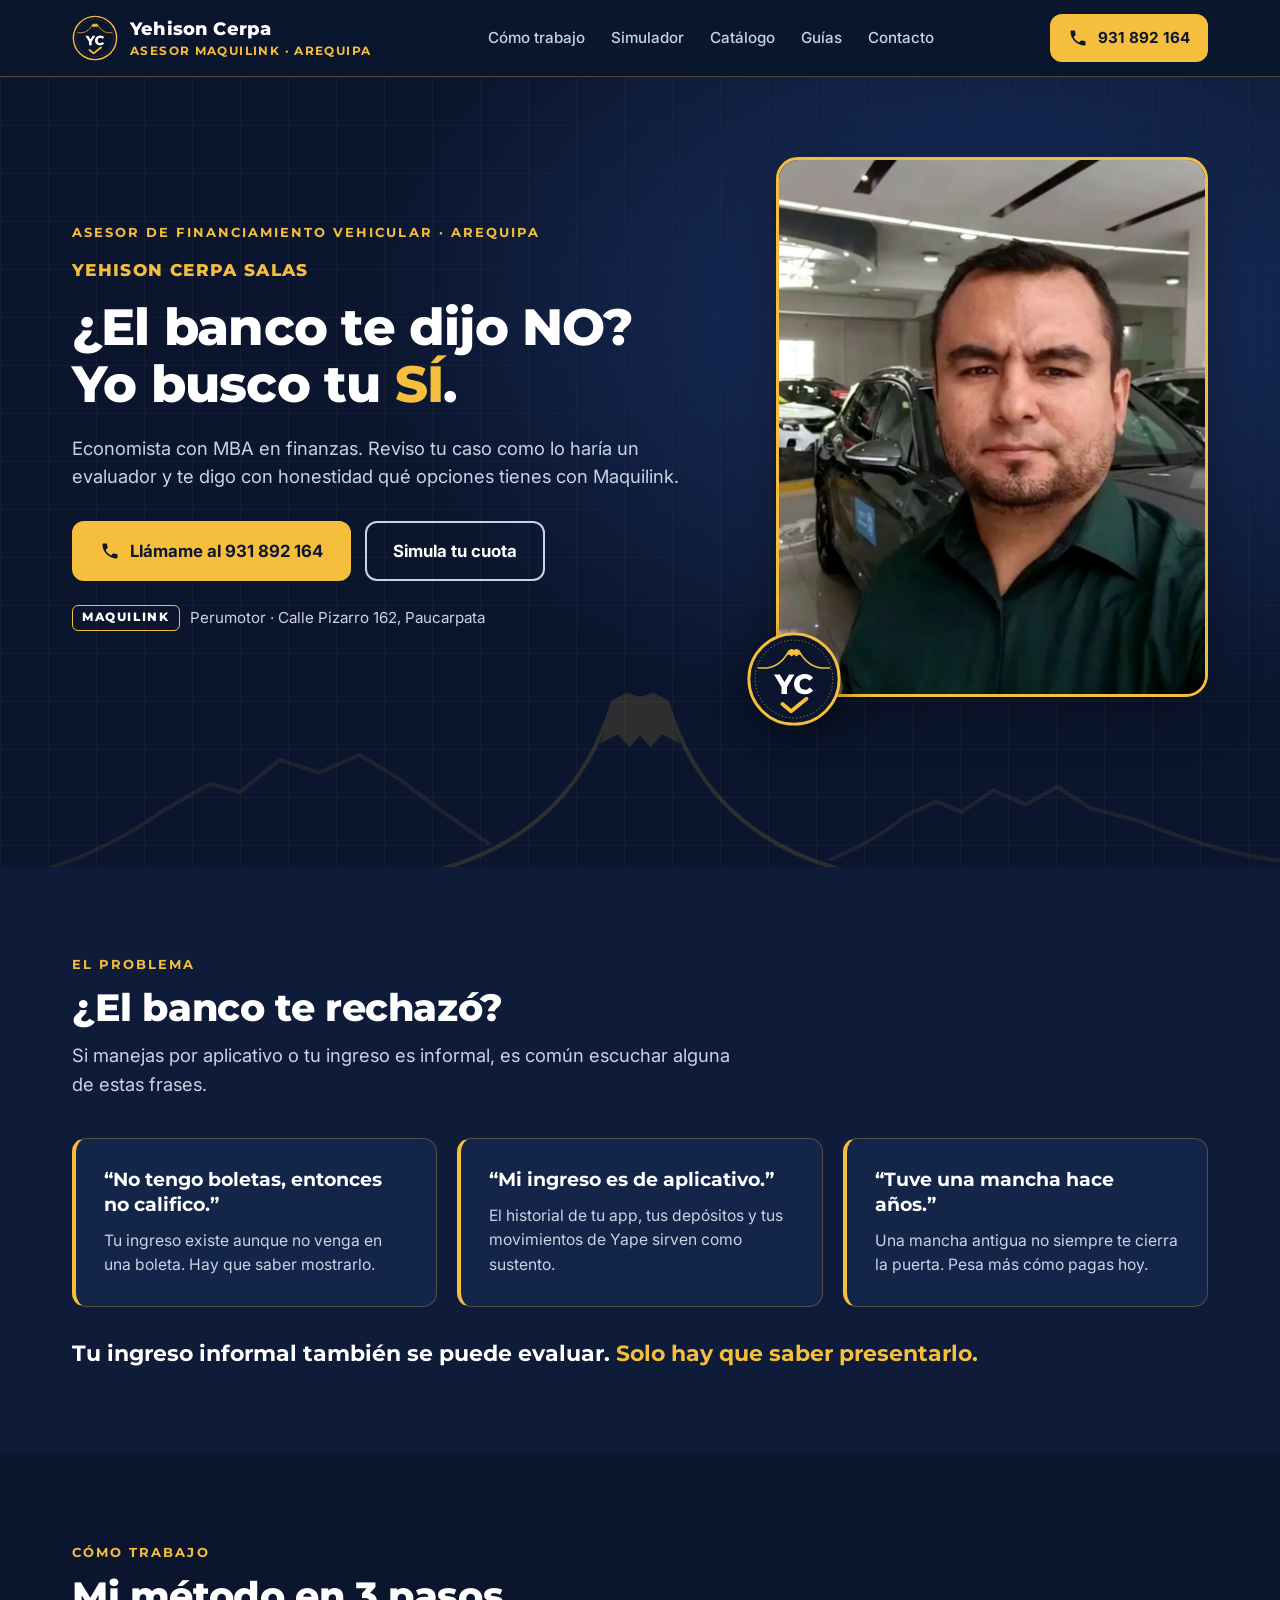
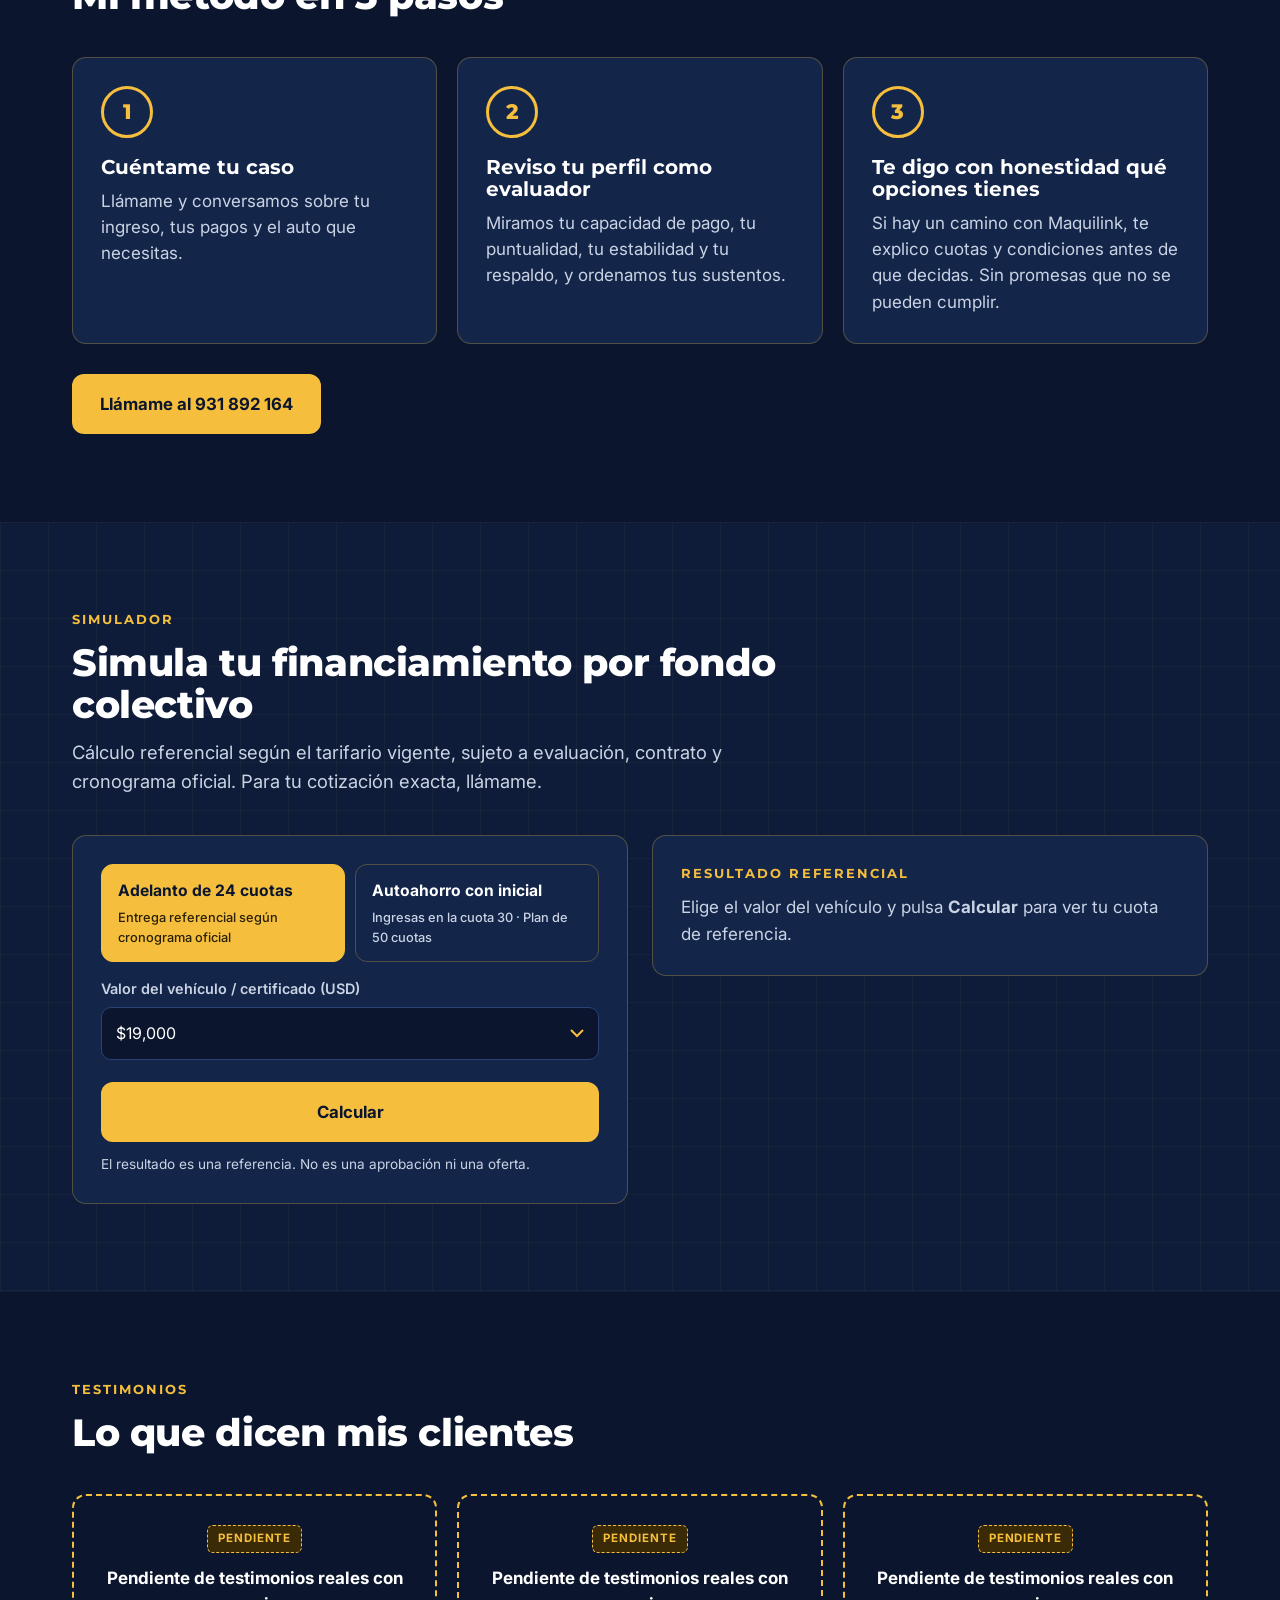
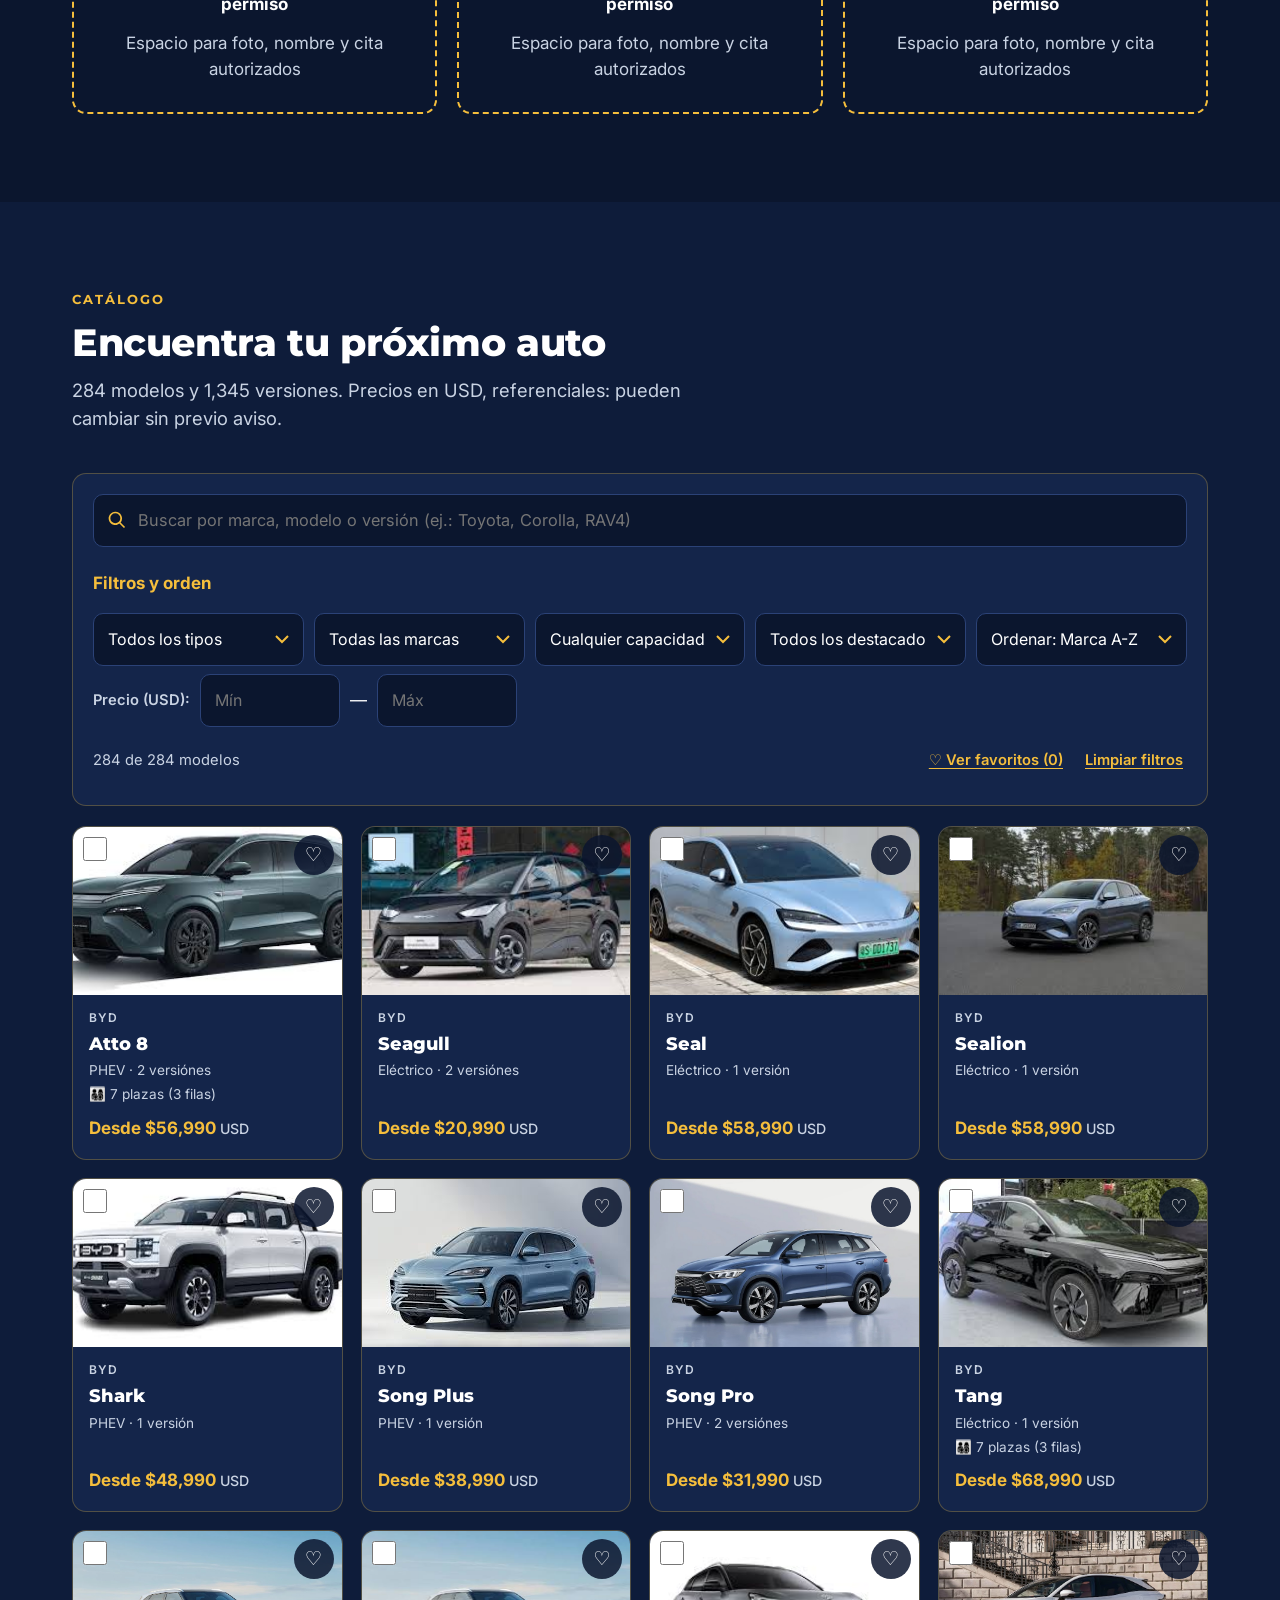
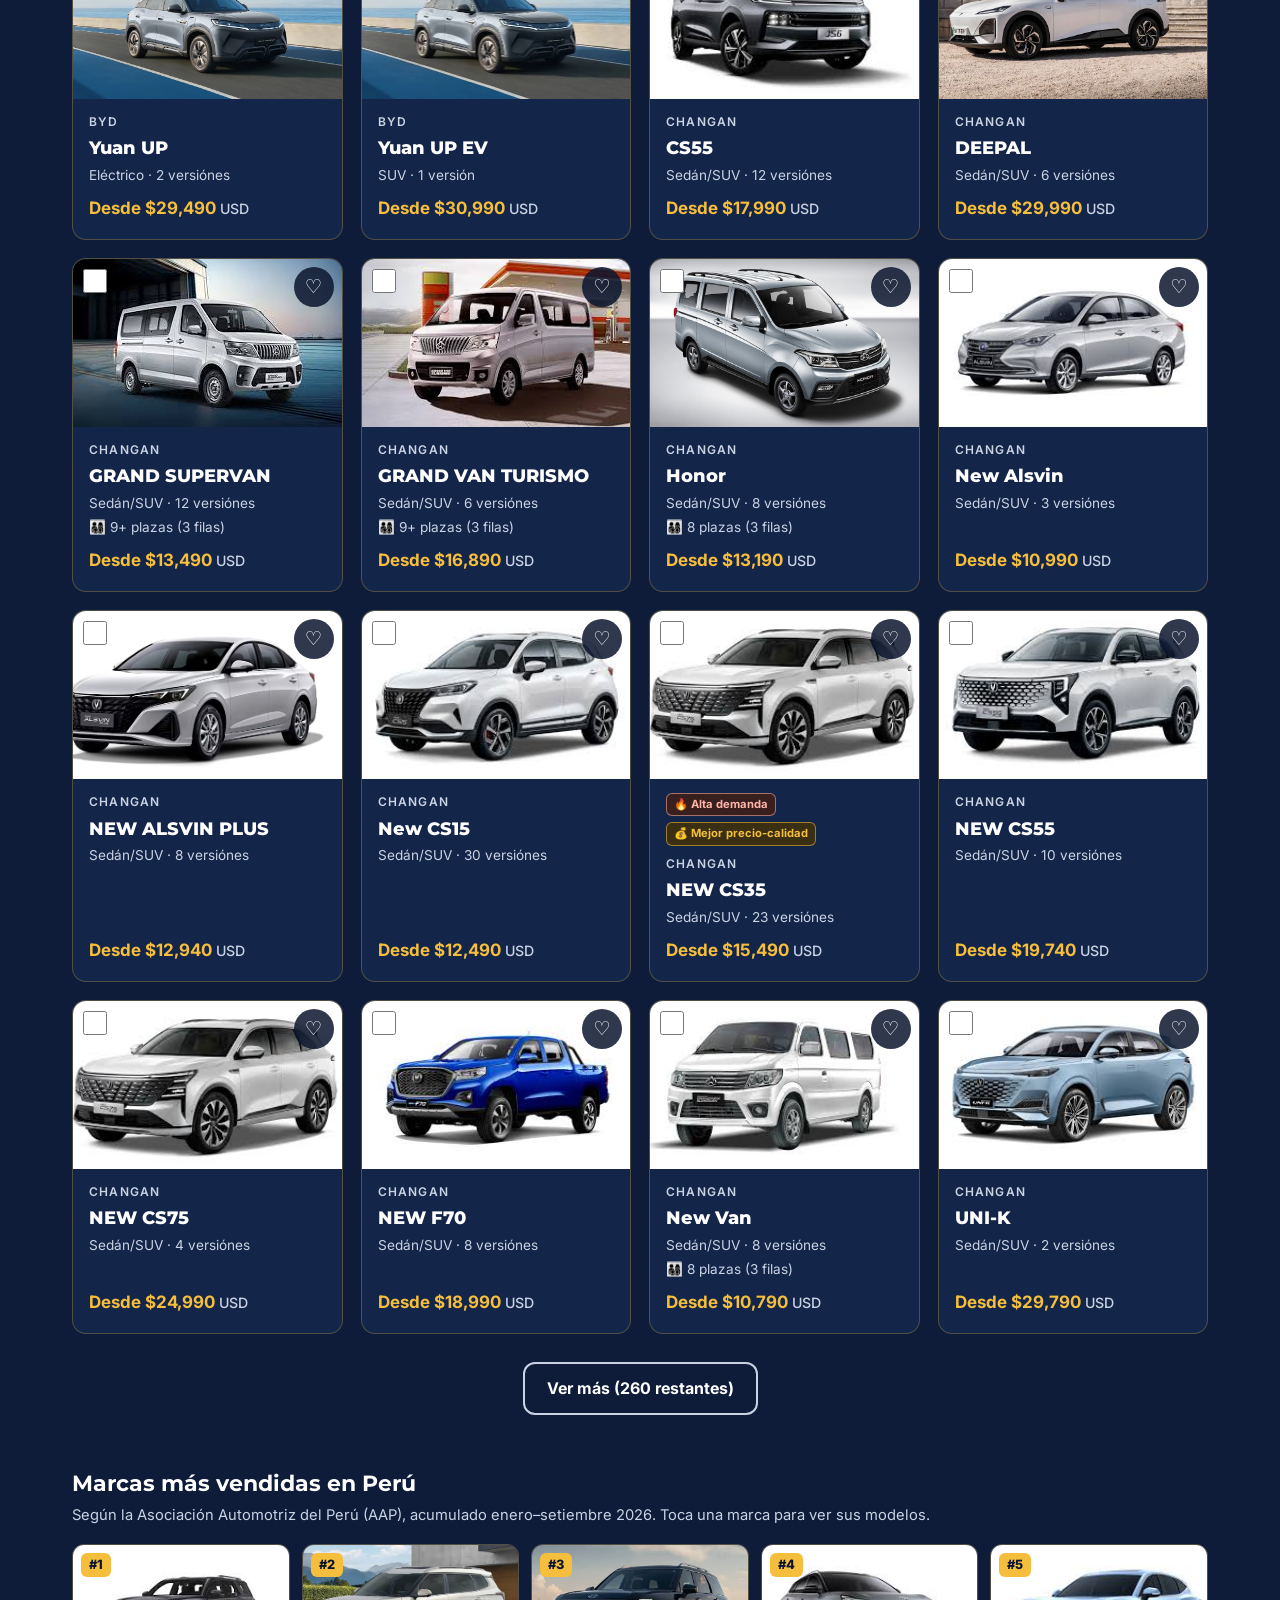
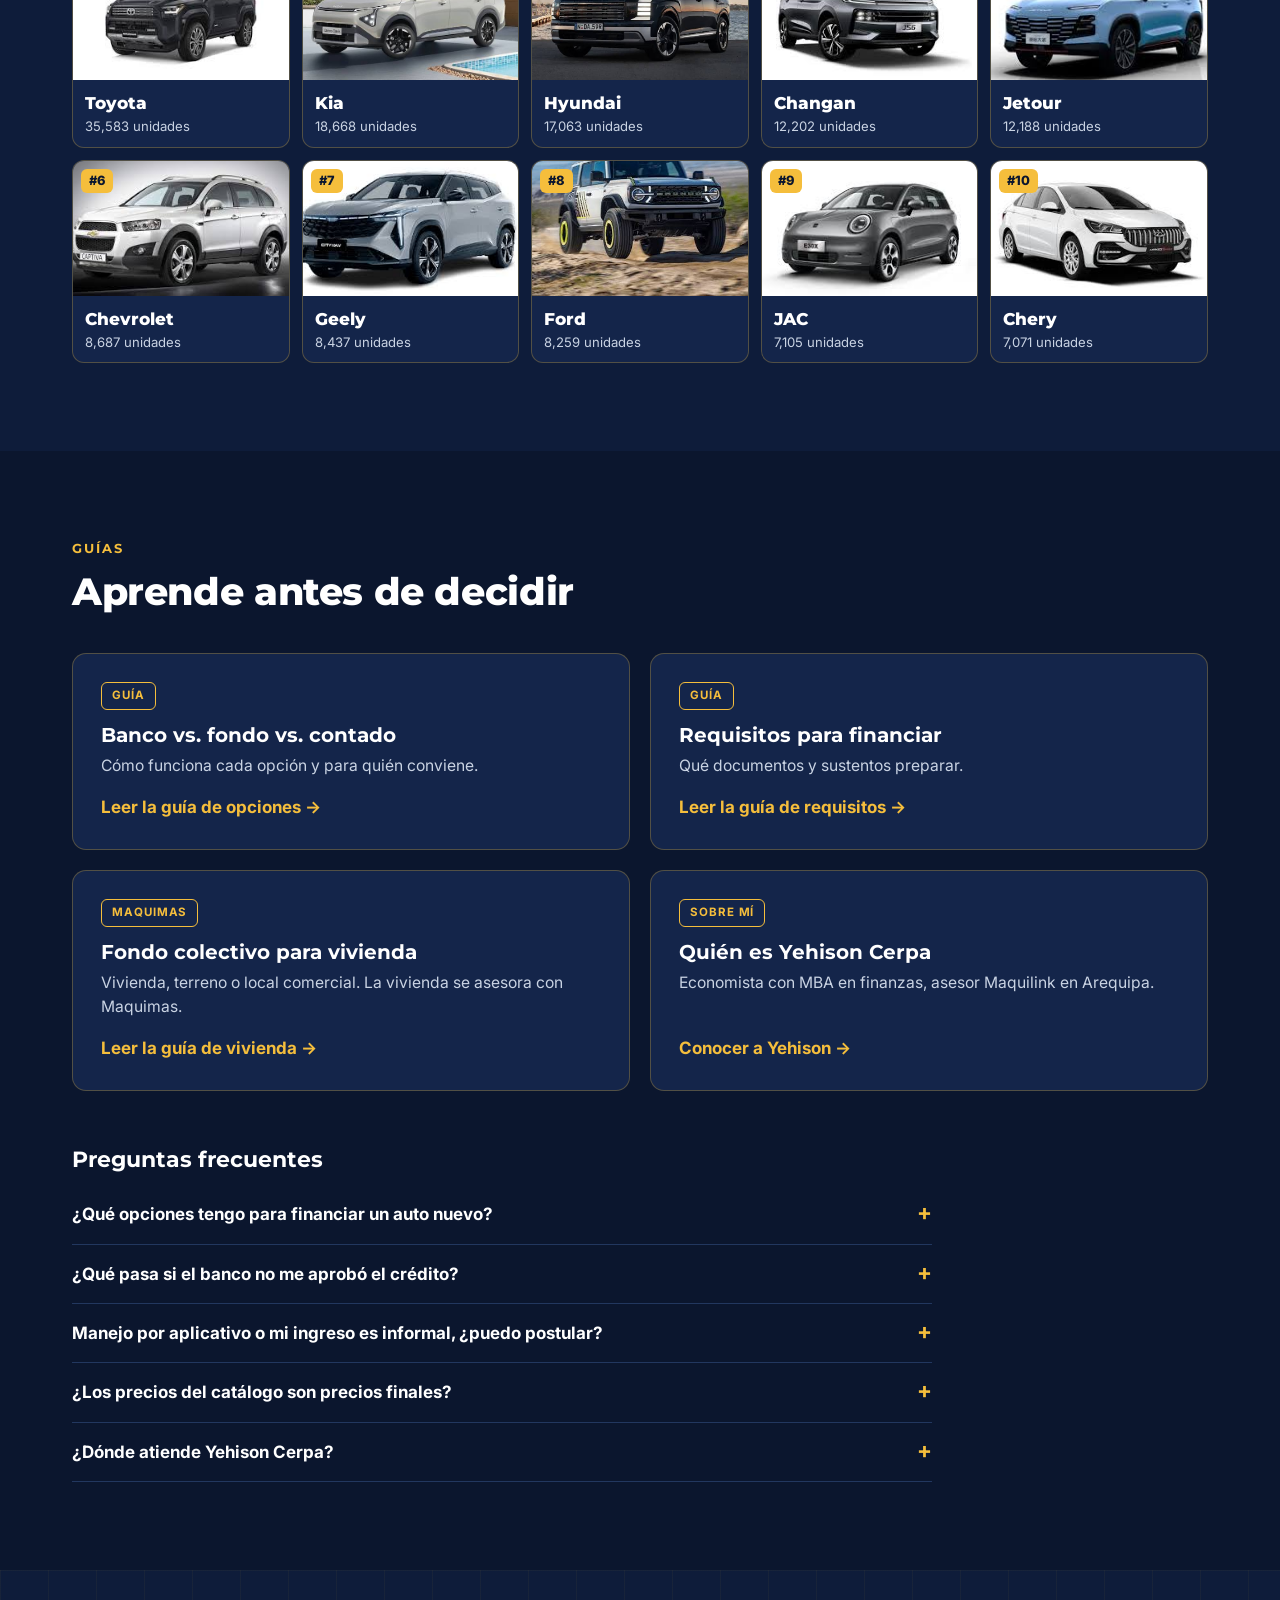
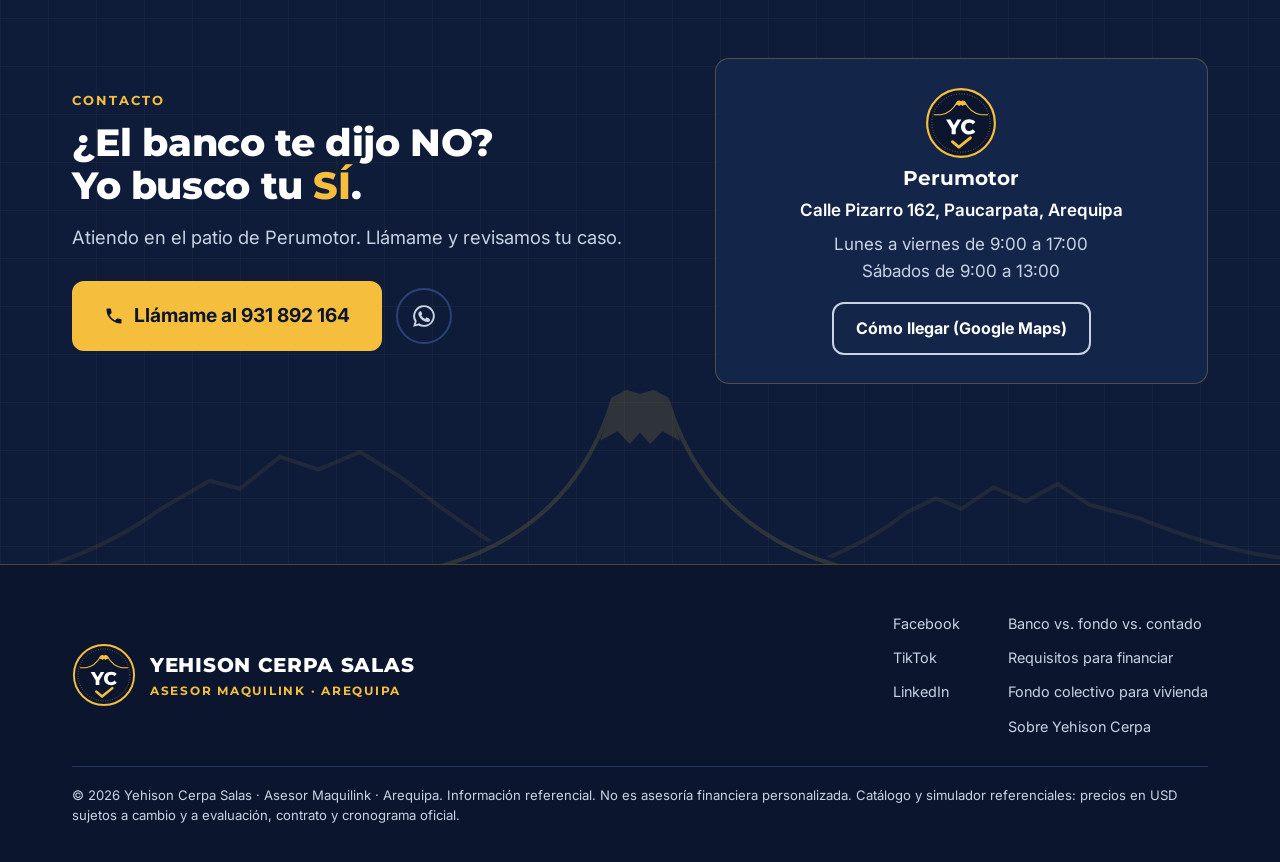
==== index.html @ 2fe4305a "Aplica la identidad Sello de confianza al comparador. Sustituye la portada y las páginas internas po" ====
<!DOCTYPE html>
<html lang="es">
<head>
<meta charset="utf-8">
<meta name="viewport" content="width=device-width, initial-scale=1">
<!-- Google tag (gtag.js) -->
<script async src="https://www.googletagmanager.com/gtag/js?id=G-QLQQTXE9WG"></script>
<script>
  window.dataLayer = window.dataLayer || [];
  function gtag(){dataLayer.push(arguments);}
  gtag('js', new Date());
  gtag('config', 'G-QLQQTXE9WG');
</script>
<title>Financiamiento vehicular en Arequipa | Yehison Cerpa · Maquilink</title>
<meta name="description" content="¿El banco te dijo NO? Asesoría para financiar tu auto con Maquilink en Arequipa, para taxistas e ingresos informales. Simula tu cuota y llámame al 931 892 164.">
<link rel="canonical" href="https://yehisoncerpa.pages.dev/">
<meta name="theme-color" content="#0B162E">
<meta property="og:type" content="website">
<meta property="og:locale" content="es_PE">
<meta property="og:site_name" content="Yehison Cerpa · Asesor Maquilink">
<meta property="og:url" content="https://yehisoncerpa.pages.dev/">
<meta property="og:title" content="¿El banco te dijo NO? Yo busco tu SÍ. | Yehison Cerpa · Maquilink">
<meta property="og:description" content="Asesoría para financiar tu auto con Maquilink en Arequipa. Reviso tu caso como un evaluador. Llámame al 931 892 164.">
<meta property="og:image" content="https://yehisoncerpa.pages.dev/img/og-yehison-1200x630.jpg">
<meta property="og:image:width" content="1200">
<meta property="og:image:height" content="630">
<meta property="og:image:alt" content="Yehison Cerpa Salas, asesor Maquilink en Arequipa, junto al lema ¿El banco te dijo NO? Yo busco tu SÍ.">
<meta name="twitter:card" content="summary_large_image">
<meta name="twitter:title" content="¿El banco te dijo NO? Yo busco tu SÍ. | Yehison Cerpa · Maquilink">
<meta name="twitter:description" content="Asesoría para financiar tu auto con Maquilink en Arequipa. Llámame al 931 892 164.">
<meta name="twitter:image" content="https://yehisoncerpa.pages.dev/img/og-yehison-1200x630.jpg">
<link rel="icon" href="favicon.ico" sizes="any">
<link rel="icon" href="favicon.svg" type="image/svg+xml">
<link rel="icon" href="favicon-32.png" type="image/png" sizes="32x32">
<link rel="apple-touch-icon" href="apple-touch-icon.png">
<link rel="preload" href="fonts/montserrat-var-latin.woff2" as="font" type="font/woff2" crossorigin>
<link rel="preload" href="fonts/inter-var-latin.woff2" as="font" type="font/woff2" crossorigin>
<link rel="stylesheet" href="css/estilos.css">
<script type="application/ld+json">
{
  "@context": "https://schema.org",
  "@type": "FinancialService",
  "name": "Yehison Cerpa · Asesor Maquilink",
  "description": "Asesoría de financiamiento vehicular con Maquilink en Arequipa, para taxistas por aplicativo y personas con ingresos informales.",
  "url": "https://yehisoncerpa.pages.dev/",
  "image": "https://yehisoncerpa.pages.dev/img/og-yehison-1200x630.jpg",
  "logo": "https://yehisoncerpa.pages.dev/img/sello.svg",
  "telephone": "+51931892164",
  "areaServed": { "@type": "City", "name": "Arequipa" },
  "address": {
    "@type": "PostalAddress",
    "streetAddress": "Calle Pizarro 162 (Perumotor)",
    "addressLocality": "Paucarpata",
    "addressRegion": "Arequipa",
    "addressCountry": "PE"
  },
  "openingHoursSpecification": [
    { "@type": "OpeningHoursSpecification", "dayOfWeek": ["Monday", "Tuesday", "Wednesday", "Thursday", "Friday"], "opens": "09:00", "closes": "17:00" },
    { "@type": "OpeningHoursSpecification", "dayOfWeek": "Saturday", "opens": "09:00", "closes": "13:00" }
  ],
  "founder": { "@type": "Person", "name": "Yehison Cerpa Salas", "jobTitle": "Asesor de financiamiento vehicular Maquilink" },
  "sameAs": [
    "https://web.facebook.com/profile.php?id=61595129260764",
    "https://www.tiktok.com/@yehisoncerpa.finanzas",
    "https://www.google.com/maps?cid=18366997622674241397",
    "https://www.linkedin.com/in/yehisoncerpa/"
  ]
}
</script>
<script type="application/ld+json">
{
  "@context": "https://schema.org",
  "@type": "FAQPage",
  "mainEntity": [
    { "@type": "Question", "name": "¿Qué opciones tengo para financiar un auto nuevo?",
      "acceptedAnswer": { "@type": "Answer", "text": "Principalmente tres: crédito bancario, fondo colectivo con Maquilink o compra al contado. Cada una tiene requisitos y tiempos distintos. Reviso tu caso y te digo con honestidad cuál se ajusta a ti." } },
    { "@type": "Question", "name": "¿Qué pasa si el banco no me aprobó el crédito?",
      "acceptedAnswer": { "@type": "Answer", "text": "Existen alternativas como el fondo colectivo con Maquilink, que funciona con cuotas mensuales y adjudicación del vehículo según el plan. Revisamos tu capacidad de pago y tus sustentos, y te explico si esta opción se ajusta a tu caso." } },
    { "@type": "Question", "name": "Manejo por aplicativo o mi ingreso es informal, ¿puedo postular?",
      "acceptedAnswer": { "@type": "Answer", "text": "Tu ingreso informal también se puede evaluar. Solo hay que saber presentarlo: ordenamos tus sustentos y te explico cuotas y condiciones antes de que decidas." } },
    { "@type": "Question", "name": "¿Los precios del catálogo son precios finales?",
      "acceptedAnswer": { "@type": "Answer", "text": "No. Los precios, modelos y versiones del catálogo son referenciales y pueden cambiar sin previo aviso. Para una cotización exacta, llámame al 931 892 164." } },
    { "@type": "Question", "name": "¿Dónde atiende Yehison Cerpa?",
      "acceptedAnswer": { "@type": "Answer", "text": "En el patio de Perumotor, Calle Pizarro 162, Paucarpata, Arequipa. Llámame al 931 892 164 y revisamos tu caso." } }
  ]
}
</script>
</head>
<body>
<a class="skip" href="#contacto">Saltar al contacto</a>

<header class="nav" id="top">
  <div class="wrap nav-in">
    <a class="brand" href="#inicio" aria-label="Yehison Cerpa, Asesor Maquilink, inicio">
      <img src="img/sello.svg" width="46" height="46" alt="">
      <span><b>Yehison Cerpa</b><small>Asesor Maquilink · Arequipa</small></span>
    </a>
    <nav aria-label="Principal" class="menu" id="menu">
      <a href="#metodo">Cómo trabajo</a>
      <a href="#simulador">Simulador</a>
      <a href="#catalogo">Catálogo</a>
      <a href="#guias">Guías</a>
      <a href="#contacto">Contacto</a>
    </nav>
    <div class="nav-actions">
      <a class="btn btn-primary btn-sm" href="tel:+51931892164"><svg class="ico" aria-hidden="true" viewBox="0 0 24 24"><path fill="currentColor" d="M6.6 10.8a15.1 15.1 0 0 0 6.6 6.6l2.2-2.2c.3-.3.7-.4 1-.2 1.1.4 2.3.6 3.6.6.6 0 1 .4 1 1V20c0 .6-.4 1-1 1A17 17 0 0 1 3 4c0-.6.4-1 1-1h3.5c.6 0 1 .4 1 1 0 1.3.2 2.5.6 3.6.1.3 0 .7-.2 1l-2.3 2.2Z"/></svg><span class="hide-m">931 892 164</span><span class="show-m">Llamar</span><span class="sr-only xs-only">Llamar al 931 892 164</span></a>
      <button class="menu-btn" type="button" aria-expanded="false" aria-controls="menu" aria-label="Abrir menú"><span></span><span></span><span></span></button>
    </div>
  </div>
</header>

<main>
<!-- (1) PRESENTACIÓN -->
<section class="hero grid-bg" id="inicio" aria-labelledby="h1">
  <div class="wrap hero-in">
    <div class="hero-tx">
      <p class="eyebrow">Asesor de financiamiento vehicular · Arequipa</p>
      <p class="hero-name">Yehison Cerpa Salas</p>
      <h1 id="h1"><span class="nw">¿El banco<br class="m-br"> te dijo NO?</span><br><span class="nw">Yo busco tu <span class="si">SÍ</span>.</span></h1>
      <p class="lead">Economista con MBA en finanzas. Reviso tu caso como lo haría un evaluador y te digo con honestidad qué opciones tienes con Maquilink.</p>
      <div class="ctas">
        <a class="btn btn-primary btn-lg" href="tel:+51931892164"><svg class="ico" aria-hidden="true" viewBox="0 0 24 24"><path fill="currentColor" d="M6.6 10.8a15.1 15.1 0 0 0 6.6 6.6l2.2-2.2c.3-.3.7-.4 1-.2 1.1.4 2.3.6 3.6.6.6 0 1 .4 1 1V20c0 .6-.4 1-1 1A17 17 0 0 1 3 4c0-.6.4-1 1-1h3.5c.6 0 1 .4 1 1 0 1.3.2 2.5.6 3.6.1.3 0 .7-.2 1l-2.3 2.2Z"/></svg>Llámame al 931 892 164</a>
        <a class="btn btn-ghost btn-lg" href="#simulador">Simula tu cuota</a>
      </div>
      <p class="addr"><span class="mq">MAQUILINK</span><span>Perumotor · Calle Pizarro 162, Paucarpata</span></p>
    </div>
    <div class="hero-photo-wrap">
      <picture>
        <source srcset="img/yehison-hero-4x5.webp" type="image/webp">
        <img class="hero-photo" src="img/yehison-hero-4x5.jpg" width="866" height="1082" alt="Yehison Cerpa Salas en el patio de Perumotor, Paucarpata" fetchpriority="high">
      </picture>
      <img class="hero-seal" src="img/sello.svg" width="96" height="96" alt="">
    </div>
  </div>
  <img class="misti" src="img/misti-linea-dorado.svg" width="1600" height="360" alt="">
</section>

<!-- (2) EL PROBLEMA -->
<section class="sec alt" id="problema" aria-labelledby="h-problema">
  <div class="wrap">
    <div class="sec-head">
      <p class="eyebrow">El problema</p>
      <h2 id="h-problema">¿El banco te rechazó?</h2>
      <p class="lead">Si manejas por aplicativo o tu ingreso es informal, es común escuchar alguna de estas frases.</p>
    </div>
    <div class="grid-3">
      <figure class="card pain"><blockquote><p>No tengo boletas, entonces no califico.</p></blockquote><figcaption>Tu ingreso existe aunque no venga en una boleta. Hay que saber mostrarlo.</figcaption></figure>
      <figure class="card pain"><blockquote><p>Mi ingreso es de aplicativo.</p></blockquote><figcaption>El historial de tu app, tus depósitos y tus movimientos de Yape sirven como sustento.</figcaption></figure>
      <figure class="card pain"><blockquote><p>Tuve una mancha hace años.</p></blockquote><figcaption>Una mancha antigua no siempre te cierra la puerta. Pesa más cómo pagas hoy.</figcaption></figure>
    </div>
    <p class="note">Tu ingreso informal también se puede evaluar. <span class="si">Solo hay que saber presentarlo.</span></p>
  </div>
</section>

<!-- (3) MÉTODO EN 3 PASOS -->
<section class="sec" id="metodo" aria-labelledby="h-metodo">
  <div class="wrap">
    <div class="sec-head">
      <p class="eyebrow">Cómo trabajo</p>
      <h2 id="h-metodo">Mi método en 3 pasos</h2>
    </div>
    <ol class="grid-3 steps">
      <li class="card step"><span class="n" aria-hidden="true">1</span><h3>Cuéntame tu caso</h3><p>Llámame y conversamos sobre tu ingreso, tus pagos y el auto que necesitas.</p></li>
      <li class="card step"><span class="n" aria-hidden="true">2</span><h3>Reviso tu perfil como evaluador</h3><p>Miramos tu capacidad de pago, tu puntualidad, tu estabilidad y tu respaldo, y ordenamos tus sustentos.</p></li>
      <li class="card step"><span class="n" aria-hidden="true">3</span><h3>Te digo con honestidad qué opciones tienes</h3><p>Si hay un camino con Maquilink, te explico cuotas y condiciones antes de que decidas. Sin promesas que no se pueden cumplir.</p></li>
    </ol>
    <div class="ctas"><a class="btn btn-primary btn-lg" href="tel:+51931892164">Llámame al 931 892 164</a></div>
  </div>
</section>

<!-- (4) SIMULADOR · IDs y clases idénticos a la web actual (js/app.js) -->
<section class="sec alt grid-bg calc-section" id="calcSection" aria-labelledby="h-sim">
  <span id="simulador" class="anchor" aria-hidden="true"></span>
  <div class="wrap">
    <div class="sec-head">
      <p class="eyebrow">Simulador</p>
      <h2 id="h-sim" class="calc-title">Simula tu financiamiento por fondo colectivo</h2>
      <p class="lead calc-subtitle">Cálculo referencial según el tarifario vigente, sujeto a evaluación, contrato y cronograma oficial. Para tu cotización exacta, llámame.</p>
    </div>
    <div class="sim">
      <div class="card sim-form">
        <div class="calc-tabs" role="tablist" aria-label="Tipo de plan">
          <button type="button" class="calc-tab active" id="calcTabPronto" data-plan="pronto" role="tab" aria-selected="true" aria-controls="calcGridPronto">Adelanto de 24 cuotas<span class="calc-tab-sub">Entrega referencial según cronograma oficial</span></button>
          <button type="button" class="calc-tab" id="calcTabTardio" data-plan="tardio" role="tab" aria-selected="false" aria-controls="calcGridTardio">Autoahorro con inicial<span class="calc-tab-sub">Ingresas en la cuota 30 · Plan de 50 cuotas</span></button>
        </div>
        <div id="calcGridPronto" class="calc-grid" role="tabpanel" aria-labelledby="calcTabPronto">
          <div class="calc-field">
            <label for="calcCertPronto">Valor del vehículo / certificado (USD)</label>
            <select id="calcCertPronto"></select>
          </div>
        </div>
        <div id="calcGridTardio" class="calc-grid hidden" role="tabpanel" aria-labelledby="calcTabTardio">
          <div class="calc-field">
            <label for="calcCertTardio">Valor del vehículo / certificado (USD)</label>
            <select id="calcCertTardio"></select>
          </div>
          <div class="calc-field">
            <label for="calcEntradaTardio">¿Cuánto puedes dar de inicial? (USD)</label>
            <input type="number" id="calcEntradaTardio" min="0" step="50" value="5000" inputmode="numeric">
          </div>
        </div>
        <button type="button" id="calcBtn" class="btn btn-primary btn-lg btn-block">Calcular</button>
        <p class="sim-hint">El resultado es una referencia. No es una aprobación ni una oferta.</p>
      </div>

      <div class="sim-out" aria-live="polite">
        <div class="card sim-empty" id="simEmpty">
          <p class="eyebrow">Resultado referencial</p>
          <p>Elige el valor del vehículo y pulsa <b>Calcular</b> para ver tu cuota de referencia.</p>
        </div>
        <!-- Resultado: Adelanto de 24 cuotas -->
        <div id="calcResultPronto" class="card calc-result hidden">
          <span class="calc-entrega-note">Entrega referencial según cronograma oficial</span>
          <div class="calc-result-main">
            <span class="calc-result-label">Cuota mensual</span>
            <span class="calc-result-value" id="prontoCuota">$0</span>
          </div>
          <div class="calc-result-grid">
            <div class="calc-result-item"><span class="calc-result-sub-label">Entrada (inscripción + 24 cuotas)</span><span id="prontoEntrada">$0</span></div>
            <div class="calc-result-item"><span class="calc-result-sub-label">Cuotas restantes</span><span id="prontoCuotasRestantes">36</span></div>
            <div class="calc-result-item"><span class="calc-result-sub-label">Total a pagar</span><span id="prontoTotal">$0</span></div>
          </div>
          <p class="calc-disclaimer">La cuota incluye capital y administración con IGV. El desgravamen (0.05% mensual del certificado) y el seguro vehicular van aparte. Monto sobre el certificado inmediatamente superior al valor de tu vehículo.</p>
          <div class="calc-cta-row">
            <a class="btn btn-primary" href="tel:+51931892164">Para tu cotización exacta, llámame al 931 892 164</a>
            <button type="button" id="calcShowLeadForm" class="btn btn-ghost">Prefiero que me contacten</button>
            <a id="prontoWhatsappBtn" class="whatsapp-link icon-link" href="#" target="_blank" rel="noopener" aria-label="Enviar este resultado a Yehison por mensaje" title="Enviar este resultado por mensaje"><svg aria-hidden="true" width="22" height="22" viewBox="0 0 24 24"><path fill="currentColor" d="M12 2a10 10 0 0 0-8.6 15.1L2 22l5-1.3A10 10 0 1 0 12 2Zm0 18.2a8.2 8.2 0 0 1-4.2-1.2l-.3-.2-3 .8.8-2.9-.2-.3A8.2 8.2 0 1 1 12 20.2Zm4.5-6.1c-.2-.1-1.5-.7-1.7-.8-.2-.1-.4-.1-.6.1l-.8 1c-.1.2-.3.2-.5.1a6.7 6.7 0 0 1-3.3-2.9c-.3-.4.2-.4.7-1.3.1-.2 0-.3 0-.4l-.8-1.8c-.2-.5-.4-.4-.6-.4h-.5c-.2 0-.4.1-.7.3-.2.3-.9.9-.9 2.2s1 2.5 1.1 2.7c.1.2 1.9 2.9 4.6 4 1.7.7 2.4.8 3.2.7.5-.1 1.5-.6 1.8-1.2.2-.6.2-1.1.1-1.2 0-.1-.2-.2-.4-.3Z"/></svg></a>
          </div>
        </div>
        <!-- Resultado: Autoahorro con inicial -->
        <div id="calcResultTardio" class="card calc-result hidden">
          <p id="tardioNotEnough" class="calc-note-warning hidden">Tu inicial no alcanza para esta opción con este certificado. Necesitas al menos <strong id="tardioMinEntrada">$0</strong>. Prueba con un certificado menor o una inicial mayor.</p>
          <div id="tardioResultsBox">
            <p class="calc-split-intro">Con tu inicial, así queda el saldo a pagar desde la cuota 30 (plan de 50 cuotas):</p>
            <div class="calc-split">
              <div class="calc-split-card recommended">
                <span class="calc-split-badge">Recomendado</span>
                <h3>Reducir cuota</h3>
                <div class="calc-split-row"><span>Cuota mensual</span><strong id="tardioCuotaReducida">$0</strong></div>
                <div class="calc-split-row"><span>Número de cuotas</span><strong>50</strong></div>
                <div class="calc-split-row"><span>Total a pagar</span><strong id="tardioTotalReducida">$0</strong></div>
              </div>
              <div class="calc-split-card">
                <h3>Reducir plazo</h3>
                <div class="calc-split-row"><span>Cuota mensual</span><strong id="tardioCuotaPlazo">$0</strong></div>
                <div class="calc-split-row"><span>Número de cuotas aprox.</span><strong id="tardioCuotasPlazo">0</strong></div>
                <div class="calc-split-row"><span>Total a pagar</span><strong id="tardioTotalPlazo">$0</strong></div>
              </div>
            </div>
            <p class="calc-disclaimer">"Reducir cuota" suele bajar el total a pagar respecto de reducir el plazo; por eso lo recomendamos por defecto. Obligación total y remate calculados sobre el certificado inmediatamente superior al valor de tu vehículo, con administración 18.3% + IGV. Cifras referenciales: confirma siempre con el cronograma oficial.</p>
            <div class="calc-cta-row">
              <a class="btn btn-primary" href="tel:+51931892164">Para tu cotización exacta, llámame al 931 892 164</a>
              <button type="button" class="btn btn-ghost calc-show-lead-form-tardio">Prefiero que me contacten</button>
              <a id="tardioWhatsappBtn" class="whatsapp-link icon-link" href="#" target="_blank" rel="noopener" aria-label="Enviar este resultado a Yehison por mensaje" title="Enviar este resultado por mensaje"><svg aria-hidden="true" width="22" height="22" viewBox="0 0 24 24"><path fill="currentColor" d="M12 2a10 10 0 0 0-8.6 15.1L2 22l5-1.3A10 10 0 1 0 12 2Zm0 18.2a8.2 8.2 0 0 1-4.2-1.2l-.3-.2-3 .8.8-2.9-.2-.3A8.2 8.2 0 1 1 12 20.2Zm4.5-6.1c-.2-.1-1.5-.7-1.7-.8-.2-.1-.4-.1-.6.1l-.8 1c-.1.2-.3.2-.5.1a6.7 6.7 0 0 1-3.3-2.9c-.3-.4.2-.4.7-1.3.1-.2 0-.3 0-.4l-.8-1.8c-.2-.5-.4-.4-.6-.4h-.5c-.2 0-.4.1-.7.3-.2.3-.9.9-.9 2.2s1 2.5 1.1 2.7c.1.2 1.9 2.9 4.6 4 1.7.7 2.4.8 3.2.7.5-.1 1.5-.6 1.8-1.2.2-.6.2-1.1.1-1.2 0-.1-.2-.2-.4-.3Z"/></svg></a>
            </div>
          </div>
        </div>
        <form name="leads" method="POST" action="/api/lead" id="leadForm" class="card lead-form hidden">
          <p class="lead-form-title">Déjame tus datos y te llamo</p>
          <p class="hp-field"><label>No llenar este campo: <input name="bot-field" tabindex="-1" autocomplete="off"></label></p>
          <input type="hidden" name="auto_interes" id="leadAutoInteres" value="">
          <input type="hidden" name="cuota_estimada" id="leadCuotaEstimada" value="">
          <div class="lead-form-row">
            <div><label for="leadNombre">Tu nombre</label><input type="text" name="nombre" id="leadNombre" autocomplete="name" required></div>
            <div><label for="leadCelular">Tu celular</label><input type="tel" name="celular" id="leadCelular" autocomplete="tel" inputmode="tel" required></div>
          </div>
          <label class="consent-label">
            <input type="checkbox" name="consentimiento" id="leadConsent" value="si" required>
            <span>Acepto que Yehison Cerpa me contacte con esta información para asesorarme.</span>
          </label>
          <button type="submit" class="btn btn-primary btn-block">Enviar mis datos</button>
        </form>
        <p id="leadSuccess" class="card lead-success hidden" role="status">✓ ¡Gracias! Yehison Cerpa se pondrá en contacto contigo pronto.</p>
        <p id="leadError" class="card lead-error hidden" role="alert">No pude registrar tus datos en este momento. Para no perder tu consulta, <a href="tel:+51931892164">llámame al 931 892 164</a>.</p>
      </div>
    </div>
  </div>
</section>

<!-- (5) TESTIMONIOS · solo marcadores, sin datos inventados -->
<section class="sec" id="testimonios" aria-labelledby="h-test">
  <div class="wrap">
    <div class="sec-head">
      <p class="eyebrow">Testimonios</p>
      <h2 id="h-test">Lo que dicen mis clientes</h2>
    </div>
    <div class="grid-3">
      <div class="card test"><span class="tag tag-pend">Pendiente</span><b>Pendiente de testimonios reales con permiso</b><span>Espacio para foto, nombre y cita autorizados</span></div>
      <div class="card test"><span class="tag tag-pend">Pendiente</span><b>Pendiente de testimonios reales con permiso</b><span>Espacio para foto, nombre y cita autorizados</span></div>
      <div class="card test"><span class="tag tag-pend">Pendiente</span><b>Pendiente de testimonios reales con permiso</b><span>Espacio para foto, nombre y cita autorizados</span></div>
    </div>
  </div>
</section>

<!-- (6) CATÁLOGO · IDs idénticos a la web actual -->
<section class="sec alt" id="catalogo" aria-labelledby="h-cat">
  <div class="wrap">
    <div class="sec-head">
      <p class="eyebrow">Catálogo</p>
      <h2 id="h-cat">Encuentra tu próximo auto</h2>
      <p class="lead">284 modelos y 1,345 versiones. Precios en USD, referenciales: pueden cambiar sin previo aviso.</p>
    </div>

    <div class="search-panel card">
      <div class="search-row search-row-main">
        <label for="searchText" class="sr-only">Buscar por marca, modelo o versión</label>
        <svg class="search-ico" aria-hidden="true" viewBox="0 0 24 24"><path fill="currentColor" d="M10 2a8 8 0 0 1 6.3 12.9l5.4 5.4-1.4 1.4-5.4-5.4A8 8 0 1 1 10 2Zm0 2a6 6 0 1 0 0 12 6 6 0 0 0 0-12Z"/></svg>
        <input type="search" id="searchText" placeholder="Buscar por marca, modelo o versión (ej.: Toyota, Corolla, RAV4)">
      </div>
      <details class="search-filters">
        <summary>Filtros y orden</summary>
        <div class="search-row">
          <label class="sr-only" for="filterCategory">Tipo de vehículo</label>
          <select id="filterCategory"><option value="">Todos los tipos</option></select>
          <label class="sr-only" for="filterBrand">Marca</label>
          <select id="filterBrand"><option value="">Todas las marcas</option></select>
          <label class="sr-only" for="filterCapacity">Capacidad</label>
          <select id="filterCapacity"><option value="">Cualquier capacidad</option><option value="7plus">7+ plazas (3 filas)</option></select>
          <label class="sr-only" for="filterTag">Destacados</label>
          <select id="filterTag"><option value="">Todos los destacados</option><option value="alta-demanda">Alta demanda</option><option value="mejor-calificado">Mejor calificado</option><option value="mejor-precio-calidad">Mejor precio-calidad</option></select>
          <label class="sr-only" for="sortBy">Ordenar</label>
          <select id="sortBy"><option value="brand">Ordenar: Marca A-Z</option><option value="price-asc">Ordenar: Precio menor a mayor</option><option value="price-desc">Ordenar: Precio mayor a menor</option></select>
        </div>
        <div class="search-row search-row-price">
          <span class="price-range-label">Precio (USD):</span>
          <label class="sr-only" for="priceMin">Precio mínimo</label>
          <input type="number" id="priceMin" placeholder="Mín" min="0" step="500">
          <span aria-hidden="true">—</span>
          <label class="sr-only" for="priceMax">Precio máximo</label>
          <input type="number" id="priceMax" placeholder="Máx" min="0" step="500">
        </div>
      </details>
      <div class="search-meta">
        <span id="resultsCount" aria-live="polite"></span>
        <div class="search-meta-actions">
          <button type="button" id="toggleFavorites" class="btn-link"><span id="favIcon" aria-hidden="true">♡</span> Ver favoritos (<span id="favCount">0</span>)</button>
          <button type="button" id="clearFilters" class="btn-link">Limpiar filtros</button>
        </div>
      </div>
    </div>

    <div id="comparePanel" class="compare-bar hidden" role="region" aria-label="Comparación de autos">
      <span id="compareLabel">0 autos seleccionados para comparar</span>
      <div class="compare-chips" id="compareChips"></div>
      <button type="button" id="btnCompare" class="btn btn-primary btn-sm" disabled>Comparar</button>
      <button type="button" id="btnClearCompare" class="btn-link">Vaciar</button>
    </div>

    <div id="carGrid" class="car-grid" aria-live="polite"></div>
    <div class="load-more-wrap hidden" id="loadMoreWrap">
      <button type="button" id="loadMoreBtn" class="btn btn-ghost">Ver más</button>
    </div>
    <p id="emptyState" class="empty-state hidden">No se encontraron autos con esos filtros.</p>

    <div class="trending-section">
      <h3 class="trending-title">Marcas más vendidas en Perú</h3>
      <p class="trending-subtitle">Según la Asociación Automotriz del Perú (AAP), acumulado enero–setiembre 2026. Toca una marca para ver sus modelos.</p>
      <div class="trending-grid" id="trendingGrid">
        <button type="button" class="trending-card" data-brand="Toyota"><span class="trending-rank">#1</span><img src="data/images/17wjk-oY16Ubd-Ed2IU1-YISJUez47voa.jpg" alt="" loading="lazy" width="160" height="100"><span class="trending-body"><span class="trending-brand">Toyota</span><span class="trending-units">35,583 unidades</span></span></button>
        <button type="button" class="trending-card" data-brand="KIA"><span class="trending-rank">#2</span><img src="data/images/1Oh25gFBZY3E9yFQme94nQze1qV1XSPaD.jpg" alt="" loading="lazy" width="160" height="100"><span class="trending-body"><span class="trending-brand">Kia</span><span class="trending-units">18,668 unidades</span></span></button>
        <button type="button" class="trending-card" data-brand="Hyundai"><span class="trending-rank">#3</span><img src="data/images/1Up6gVQKy0hxWrubmLx-1CWnLlPOTzm04.jpg" alt="" loading="lazy" width="160" height="100"><span class="trending-body"><span class="trending-brand">Hyundai</span><span class="trending-units">17,063 unidades</span></span></button>
        <button type="button" class="trending-card" data-brand="Changan"><span class="trending-rank">#4</span><img src="data/images/1ykmEbVXQUyMydGfDRJPT2YiDCDa6Hl82.jpg" alt="" loading="lazy" width="160" height="100"><span class="trending-body"><span class="trending-brand">Changan</span><span class="trending-units">12,202 unidades</span></span></button>
        <button type="button" class="trending-card" data-brand="Jetour"><span class="trending-rank">#5</span><img src="data/images/1Ctkqhu2RNI0uJCeacTKTPW1BD6JSnura.jpg" alt="" loading="lazy" width="160" height="100"><span class="trending-body"><span class="trending-brand">Jetour</span><span class="trending-units">12,188 unidades</span></span></button>
        <button type="button" class="trending-card" data-brand="Chevrolet"><span class="trending-rank">#6</span><img src="data/images/1s2ENGnbwvN0MMOed0deiUOFKRYbxagqN.jpg" alt="" loading="lazy" width="160" height="100"><span class="trending-body"><span class="trending-brand">Chevrolet</span><span class="trending-units">8,687 unidades</span></span></button>
        <button type="button" class="trending-card" data-brand="Geely"><span class="trending-rank">#7</span><img src="data/images/1U-kUEHal-m2I1sVEx5pbGR1gxwetFn8b.jpg" alt="" loading="lazy" width="160" height="100"><span class="trending-body"><span class="trending-brand">Geely</span><span class="trending-units">8,437 unidades</span></span></button>
        <button type="button" class="trending-card" data-brand="Ford"><span class="trending-rank">#8</span><img src="data/images/1dD5I7fbOFange9OtxoGfD8kRuaL6DKJ0.jpg" alt="" loading="lazy" width="160" height="100"><span class="trending-body"><span class="trending-brand">Ford</span><span class="trending-units">8,259 unidades</span></span></button>
        <button type="button" class="trending-card" data-brand="JAC"><span class="trending-rank">#9</span><img src="data/images/1w_ASuU3RLfgTFibOENC3219PgYlDW0ax.jpg" alt="" loading="lazy" width="160" height="100"><span class="trending-body"><span class="trending-brand">JAC</span><span class="trending-units">7,105 unidades</span></span></button>
        <button type="button" class="trending-card" data-brand="Chery"><span class="trending-rank">#10</span><img src="data/images/1oWGGW-GyVMjj1op6rqjo2xOEh97GCJat.jpg" alt="" loading="lazy" width="160" height="100"><span class="trending-body"><span class="trending-brand">Chery</span><span class="trending-units">7,071 unidades</span></span></button>
      </div>
    </div>
  </div>
</section>

<!-- (7) GUÍAS · enlazan a las páginas existentes de la web actual -->
<section class="sec" id="guias" aria-labelledby="h-guias">
  <div class="wrap">
    <div class="sec-head">
      <p class="eyebrow">Guías</p>
      <h2 id="h-guias">Aprende antes de decidir</h2>
    </div>
    <div class="guide-grid">
      <a class="card guide" href="/comparativa-financiamiento-vehicular-arequipa.html"><span class="tag tag-info">Guía</span><h3>Banco vs. fondo vs. contado</h3><p>Cómo funciona cada opción y para quién conviene.</p><span class="more">Leer la guía de opciones <span aria-hidden="true">→</span></span></a>
      <a class="card guide" href="/requisitos-credito-vehicular-arequipa.html"><span class="tag tag-info">Guía</span><h3>Requisitos para financiar</h3><p>Qué documentos y sustentos preparar.</p><span class="more">Leer la guía de requisitos <span aria-hidden="true">→</span></span></a>
      <a class="card guide" href="/financiamiento-vivienda-fondo-colectivo-arequipa.html"><span class="tag tag-info">Maquimas</span><h3>Fondo colectivo para vivienda</h3><p>Vivienda, terreno o local comercial. La vivienda se asesora con Maquimas.</p><span class="more">Leer la guía de vivienda <span aria-hidden="true">→</span></span></a>
      <a class="card guide" href="/sobre-yehison-cerpa.html"><span class="tag tag-info">Sobre mí</span><h3>Quién es Yehison Cerpa</h3><p>Economista con MBA en finanzas, asesor Maquilink en Arequipa.</p><span class="more">Conocer a Yehison <span aria-hidden="true">→</span></span></a>
    </div>

    <div class="faq">
      <h3 class="faq-title">Preguntas frecuentes</h3>
      <details class="faq-item"><summary>¿Qué opciones tengo para financiar un auto nuevo?</summary><p>Principalmente tres: crédito bancario, fondo colectivo con Maquilink o compra al contado. Cada una tiene requisitos y tiempos distintos. Reviso tu caso y te digo con honestidad cuál se ajusta a ti.</p></details>
      <details class="faq-item"><summary>¿Qué pasa si el banco no me aprobó el crédito?</summary><p>Existen alternativas como el fondo colectivo con Maquilink, que funciona con cuotas mensuales y adjudicación del vehículo según el plan. Revisamos tu capacidad de pago y tus sustentos, y te explico si esta opción se ajusta a tu caso.</p></details>
      <details class="faq-item"><summary>Manejo por aplicativo o mi ingreso es informal, ¿puedo postular?</summary><p>Tu ingreso informal también se puede evaluar. Solo hay que saber presentarlo: ordenamos tus sustentos y te explico cuotas y condiciones antes de que decidas.</p></details>
      <details class="faq-item"><summary>¿Los precios del catálogo son precios finales?</summary><p>No. Los precios, modelos y versiones del catálogo son referenciales y pueden cambiar sin previo aviso. Para una cotización exacta, llámame al 931 892 164.</p></details>
      <details class="faq-item"><summary>¿Dónde atiende Yehison Cerpa?</summary><p>En el patio de Perumotor, Calle Pizarro 162, Paucarpata, Arequipa. Llámame al 931 892 164 y revisamos tu caso.</p></details>
    </div>
  </div>
</section>

<!-- (8) CONTACTO -->
<section class="sec alt grid-bg contact-sec" id="contacto" aria-labelledby="h-contacto">
  <div class="wrap contact">
    <div>
      <p class="eyebrow">Contacto</p>
      <h2 id="h-contacto">¿El banco te dijo NO?<br>Yo busco tu <span class="si">SÍ</span>.</h2>
      <p class="lead">Atiendo en el patio de Perumotor. Llámame y revisamos tu caso.</p>
      <div class="ctas">
        <a class="btn btn-primary btn-xl" href="tel:+51931892164"><svg class="ico" aria-hidden="true" viewBox="0 0 24 24"><path fill="currentColor" d="M6.6 10.8a15.1 15.1 0 0 0 6.6 6.6l2.2-2.2c.3-.3.7-.4 1-.2 1.1.4 2.3.6 3.6.6.6 0 1 .4 1 1V20c0 .6-.4 1-1 1A17 17 0 0 1 3 4c0-.6.4-1 1-1h3.5c.6 0 1 .4 1 1 0 1.3.2 2.5.6 3.6.1.3 0 .7-.2 1l-2.3 2.2Z"/></svg>Llámame al 931 892 164</a>
        <a class="icon-link icon-link-lg" href="https://wa.me/51983311727" target="_blank" rel="noopener" aria-label="Enviar un mensaje a Yehison" title="Enviar un mensaje"><svg aria-hidden="true" width="26" height="26" viewBox="0 0 24 24"><path fill="currentColor" d="M12 2a10 10 0 0 0-8.6 15.1L2 22l5-1.3A10 10 0 1 0 12 2Zm0 18.2a8.2 8.2 0 0 1-4.2-1.2l-.3-.2-3 .8.8-2.9-.2-.3A8.2 8.2 0 1 1 12 20.2Zm4.5-6.1c-.2-.1-1.5-.7-1.7-.8-.2-.1-.4-.1-.6.1l-.8 1c-.1.2-.3.2-.5.1a6.7 6.7 0 0 1-3.3-2.9c-.3-.4.2-.4.7-1.3.1-.2 0-.3 0-.4l-.8-1.8c-.2-.5-.4-.4-.6-.4h-.5c-.2 0-.4.1-.7.3-.2.3-.9.9-.9 2.2s1 2.5 1.1 2.7c.1.2 1.9 2.9 4.6 4 1.7.7 2.4.8 3.2.7.5-.1 1.5-.6 1.8-1.2.2-.6.2-1.1.1-1.2 0-.1-.2-.2-.4-.3Z"/></svg></a>
      </div>
    </div>
    <div class="card place">
      <img src="img/sello.svg" width="72" height="72" alt="">
      <h3>Perumotor</h3>
      <address>Calle Pizarro 162, Paucarpata, Arequipa</address>
      <p class="hours">Lunes a viernes de 9:00 a 17:00<br>Sábados de 9:00 a 13:00</p>
      <a class="btn btn-ghost" href="https://www.google.com/maps?cid=18366997622674241397" target="_blank" rel="noopener">Cómo llegar (Google Maps)</a>
    </div>
  </div>
  <img class="misti" src="img/misti-linea-dorado.svg" width="1600" height="360" alt="">
</section>
</main>

<footer class="footer">
  <div class="wrap footer-in">
    <div class="footer-brand"><img src="img/sello.svg" width="64" height="64" alt=""><p><b>Yehison Cerpa Salas</b><span>Asesor Maquilink · Arequipa</span></p></div>
    <div class="footer-cols">
      <nav aria-label="Redes sociales" class="footer-links">
        <a href="https://web.facebook.com/profile.php?id=61595129260764" target="_blank" rel="noopener">Facebook</a>
        <a href="https://www.tiktok.com/@yehisoncerpa.finanzas" target="_blank" rel="noopener">TikTok</a>
        <a href="https://www.linkedin.com/in/yehisoncerpa/" target="_blank" rel="noopener">LinkedIn</a>
      </nav>
      <nav aria-label="Guías" class="footer-links">
        <a href="/comparativa-financiamiento-vehicular-arequipa.html">Banco vs. fondo vs. contado</a>
        <a href="/requisitos-credito-vehicular-arequipa.html">Requisitos para financiar</a>
        <a href="/financiamiento-vivienda-fondo-colectivo-arequipa.html">Fondo colectivo para vivienda</a>
        <a href="/sobre-yehison-cerpa.html">Sobre Yehison Cerpa</a>
      </nav>
    </div>
    <p class="footer-legal">© <span id="year">2026</span> Yehison Cerpa Salas · Asesor Maquilink · Arequipa. Información referencial. No es asesoría financiera personalizada. Catálogo y simulador referenciales: precios en USD sujetos a cambio y a evaluación, contrato y cronograma oficial.</p>
  </div>
</footer>

<!-- Barra fija en el celular: llamada principal + ícono secundario -->
<div class="callbar" aria-label="Acciones rápidas">
  <a class="btn btn-primary" href="tel:+51931892164">Llámame al 931 892 164</a>
  <a class="icon-link" href="https://wa.me/51983311727" target="_blank" rel="noopener" aria-label="Enviar un mensaje a Yehison" title="Enviar un mensaje"><svg aria-hidden="true" width="24" height="24" viewBox="0 0 24 24"><path fill="currentColor" d="M12 2a10 10 0 0 0-8.6 15.1L2 22l5-1.3A10 10 0 1 0 12 2Zm0 18.2a8.2 8.2 0 0 1-4.2-1.2l-.3-.2-3 .8.8-2.9-.2-.3A8.2 8.2 0 1 1 12 20.2Zm4.5-6.1c-.2-.1-1.5-.7-1.7-.8-.2-.1-.4-.1-.6.1l-.8 1c-.1.2-.3.2-.5.1a6.7 6.7 0 0 1-3.3-2.9c-.3-.4.2-.4.7-1.3.1-.2 0-.3 0-.4l-.8-1.8c-.2-.5-.4-.4-.6-.4h-.5c-.2 0-.4.1-.7.3-.2.3-.9.9-.9 2.2s1 2.5 1.1 2.7c.1.2 1.9 2.9 4.6 4 1.7.7 2.4.8 3.2.7.5-.1 1.5-.6 1.8-1.2.2-.6.2-1.1.1-1.2 0-.1-.2-.2-.4-.3Z"/></svg></a>
</div>

<!-- Modal de detalle -->
<div id="detailModal" class="modal hidden" role="dialog" aria-modal="true" aria-label="Detalle del auto">
  <div class="modal-overlay" data-close></div>
  <div class="modal-content">
    <button type="button" class="modal-close" data-close aria-label="Cerrar">&times;</button>
    <div id="detailBody"></div>
  </div>
</div>
<!-- Modal de comparación -->
<div id="compareModal" class="modal hidden" role="dialog" aria-modal="true" aria-label="Comparación de autos">
  <div class="modal-overlay" data-close></div>
  <div class="modal-content modal-wide">
    <button type="button" class="modal-close" data-close aria-label="Cerrar">&times;</button>
    <div id="compareBody"></div>
  </div>
</div>

<script src="data/cars.js"></script>
<script src="js/app.js"></script>
<script src="js/mejoras.js"></script>
</body>
</html>
---- css/estilos.css ----
/* Yehison Cerpa · Identidad "Sello de confianza" + línea del Misti. */
@font-face{font-family:"Montserrat";src:url("../fonts/montserrat-var-latin.woff2") format("woff2");font-weight:100 900;font-display:swap}
@font-face{font-family:"Inter";src:url("../fonts/inter-var-latin.woff2") format("woff2");font-weight:100 900;font-display:swap}

:root{
  --c-bg:#0B162E; --c-bg-alt:#0E1C3A; --c-surface:#14254A; --c-surface-2:#1B3266;
  --c-gold:#F5BE3C; --c-gold-dark:#D6A024; --c-gold-text-light:#6B5A2E;
  --c-text:#FFFFFF; --c-text-2:#C9D3E3; --c-cream:#F8ECD2;
  --c-line:rgba(245,190,60,.28); --c-line-2:#2B4277; --c-track:#22375F; --c-success:#3FCB8E; --c-warn:#FFB4A8;
  --f-head:"Montserrat",system-ui,-apple-system,"Segoe UI",sans-serif;
  --f-body:"Inter",system-ui,-apple-system,"Segoe UI",sans-serif;
  --fs-h1:clamp(2.3rem,4vw,3.5rem); --fs-h2:clamp(1.8rem,3vw,2.6rem); --fs-h3:1.25rem; --fs-body:1.0625rem; --fs-small:.875rem;
  --r-sm:8px; --r-md:14px; --r-lg:22px; --maxw:1200px; --shadow:0 18px 50px rgba(0,0,0,.35);
  --nav-h:76px;
}
*,*::before,*::after{box-sizing:border-box}
*{margin:0;padding:0}
html{scroll-behavior:smooth;scroll-padding-top:calc(var(--nav-h) + 12px);-webkit-text-size-adjust:100%}
body{background:var(--c-bg);color:var(--c-text);font-family:var(--f-body);font-size:var(--fs-body);line-height:1.55;-webkit-font-smoothing:antialiased;overflow-x:hidden}
img,svg{display:block;max-width:100%}
a{color:inherit}
button,input,select{font:inherit;color:inherit}
h1,h2,h3{font-family:var(--f-head);line-height:1.1}
h1{font-size:var(--fs-h1);font-weight:800;letter-spacing:-.015em}
h2{font-size:var(--fs-h2);font-weight:800;letter-spacing:-.01em}
h3{font-size:var(--fs-h3);font-weight:700}
ol,ul{list-style:none}
.hidden{display:none!important}
.sr-only{position:absolute!important;width:1px;height:1px;padding:0;margin:-1px;overflow:hidden;clip:rect(0,0,0,0);white-space:nowrap;border:0}
:focus-visible{outline:3px solid var(--c-gold);outline-offset:3px;border-radius:6px}
.skip{position:absolute;left:12px;top:-60px;z-index:100;background:var(--c-gold);color:var(--c-bg);font-weight:700;padding:10px 16px;border-radius:10px;text-decoration:none}
.skip:focus{top:12px}
.wrap{max-width:var(--maxw);margin:0 auto;padding:0 32px}
.si{color:var(--c-gold)}
.eyebrow{font-family:var(--f-head);font-weight:700;font-size:.8rem;letter-spacing:.16em;text-transform:uppercase;color:var(--c-gold)}
.lead{color:var(--c-text-2);font-size:1.15rem;max-width:660px}
.ico{width:20px;height:20px;flex:none}

/* Botones */
.btn{display:inline-flex;align-items:center;justify-content:center;gap:10px;font-family:var(--f-body);font-weight:700;border-radius:12px;padding:12px 22px;font-size:1rem;min-height:48px;text-decoration:none;border:2px solid transparent;cursor:pointer;text-align:center;transition:transform .15s ease,background-color .15s ease,border-color .15s ease}
.btn:hover{transform:translateY(-1px)}
.btn-primary{background:var(--c-gold);color:var(--c-bg);border-color:var(--c-gold)}
.btn-primary:hover{background:#FFCB52;border-color:#FFCB52}
.btn-primary:disabled{opacity:.5;cursor:not-allowed;transform:none}
.btn-ghost{background:transparent;border-color:var(--c-text-2);color:var(--c-text)}
.btn-ghost:hover{border-color:var(--c-gold);color:var(--c-gold)}
.btn-sm{min-height:48px;padding:9px 16px;font-size:.95rem}
.btn-lg{padding:15px 26px;font-size:1.05rem}
.btn-xl{padding:18px 30px;font-size:1.2rem}
.btn-block{width:100%}
.btn-link{background:none;border:0;color:var(--c-gold);font-weight:600;cursor:pointer;padding:8px 4px;min-height:48px;text-decoration:underline;text-underline-offset:3px}
.ctas{display:flex;gap:14px;margin-top:30px;flex-wrap:wrap;align-items:center}
.icon-link{display:inline-flex;align-items:center;justify-content:center;width:48px;height:48px;border-radius:50%;border:2px solid var(--c-line-2);color:var(--c-text-2);text-decoration:none;flex:none;transition:border-color .15s,color .15s}
.icon-link:hover{border-color:var(--c-gold);color:var(--c-gold)}
.icon-link-lg{width:56px;height:56px}

/* Tarjetas y secciones */
.card{background:var(--c-surface);border:1px solid var(--c-line);border-radius:var(--r-md);padding:28px}
.sec{padding:88px 0;position:relative}
.alt{background:var(--c-bg-alt)}
.grid-bg{background-image:linear-gradient(rgba(245,190,60,.045) 1px,transparent 1px),linear-gradient(90deg,rgba(245,190,60,.045) 1px,transparent 1px);background-size:48px 48px}
.sec-head{display:flex;flex-direction:column;gap:12px;margin-bottom:40px;max-width:780px}
.grid-3{display:grid;grid-template-columns:repeat(3,1fr);gap:20px}
.tag{display:inline-block;font-size:.72rem;font-weight:700;letter-spacing:.08em;text-transform:uppercase;border-radius:6px;padding:4px 10px;font-family:var(--f-body)}
.tag-pend{background:#3A2A06;color:var(--c-gold);border:1px dashed var(--c-gold)}
.tag-info{border:1px solid var(--c-gold);color:var(--c-gold)}

/* Navegación */
.nav{position:sticky;top:0;z-index:40;background:rgba(11,22,46,.94);backdrop-filter:saturate(1.2) blur(8px);border-bottom:1px solid var(--c-line)}
.nav-in{display:flex;align-items:center;justify-content:space-between;gap:20px;height:var(--nav-h)}
.brand{display:flex;align-items:center;gap:12px;text-decoration:none}
.brand img{width:46px;height:46px}
.brand b{font-family:var(--f-head);font-weight:800;font-size:1.1rem;display:block;letter-spacing:.01em}
.brand small{display:block;color:var(--c-gold);font-family:var(--f-head);font-weight:700;font-size:.72rem;letter-spacing:.12em;text-transform:uppercase}
.menu{display:flex;gap:26px;font-size:.95rem;font-weight:500}
.menu a{color:var(--c-text-2);text-decoration:none;padding:10px 0}
.menu a:hover{color:var(--c-gold)}
.nav-actions{display:flex;align-items:center;gap:10px}
.menu-btn{display:none;width:48px;height:48px;border-radius:12px;border:1.5px solid var(--c-line-2);background:transparent;cursor:pointer;flex-direction:column;align-items:center;justify-content:center;gap:5px}
.menu-btn span{display:block;width:20px;height:2px;background:var(--c-text);border-radius:2px}
.show-m{display:none}

/* (1) Presentación */
.hero{padding:80px 0 170px;position:relative;overflow:hidden;background-color:var(--c-bg)}
.hero::before{content:"";position:absolute;inset:0;background:radial-gradient(900px 600px at 78% 30%,var(--c-surface-2) 0%,rgba(11,22,46,0) 70%);pointer-events:none}
.hero-in{display:grid;grid-template-columns:1.2fr .8fr;gap:56px;align-items:center;position:relative;z-index:1}
.hero-name{font-family:var(--f-head);font-weight:800;color:var(--c-gold);letter-spacing:.08em;text-transform:uppercase;margin:14px 0 16px}
.hero .lead{margin-top:22px}
.addr{display:flex;gap:10px;align-items:center;margin-top:24px;color:var(--c-text-2);font-size:.95rem;flex-wrap:wrap}
.mq{font-family:var(--f-head);font-weight:800;font-size:.72rem;letter-spacing:.14em;border:1.5px solid var(--c-gold);border-radius:6px;padding:3px 9px;color:var(--c-text)}
.hero-photo-wrap{position:relative;max-width:432px;justify-self:end;width:100%}
.hero-photo{width:100%;height:auto;aspect-ratio:4/5;object-fit:cover;object-position:50% 35%;border:3px solid var(--c-gold);border-radius:var(--r-lg);box-shadow:var(--shadow)}
.hero-seal{position:absolute;left:-30px;bottom:-30px;width:96px;height:96px;filter:drop-shadow(0 8px 18px rgba(0,0,0,.45))}
.misti{position:absolute;left:0;right:0;bottom:-40px;width:100%;height:auto;opacity:.14;pointer-events:none;z-index:0}
@media (min-width:761px){.nw{white-space:nowrap}.m-br{display:none}}

/* (2) Problema */
.pain{border-left:4px solid var(--c-gold)}
.pain blockquote p{font-family:var(--f-head);font-weight:700;font-size:1.2rem;line-height:1.3}
.pain blockquote p::before{content:"“"}
.pain blockquote p::after{content:"”"}
.pain figcaption{color:var(--c-text-2);margin-top:12px;font-size:.98rem}
.note{margin-top:32px;font-family:var(--f-head);font-weight:700;font-size:1.35rem;line-height:1.3}

/* (3) Pasos */
.steps{counter-reset:none}
.step .n{width:52px;height:52px;border-radius:50%;border:3px solid var(--c-gold);display:flex;align-items:center;justify-content:center;font-family:var(--f-head);font-weight:800;color:var(--c-gold);font-size:1.3rem;margin-bottom:18px}
.step p{color:var(--c-text-2);margin-top:10px}

/* (4) Simulador */
.anchor{position:absolute;top:0}
.sim{display:grid;grid-template-columns:1fr 1fr;gap:24px;align-items:start}
.calc-tabs{display:flex;gap:10px;margin-bottom:8px}
.calc-tab{flex:1;background:transparent;border:1.5px solid var(--c-line);border-radius:12px;padding:14px 16px;font-weight:700;font-size:.98rem;color:var(--c-text);cursor:pointer;text-align:left;min-height:48px}
.calc-tab-sub{display:block;font-weight:500;font-size:.8rem;margin-top:4px;color:var(--c-text-2)}
.calc-tab.active{background:var(--c-gold);color:var(--c-bg);border-color:var(--c-gold)}
.calc-tab.active .calc-tab-sub{color:#2A2004}
.calc-field label,.lead-form label{display:block;font-size:.9rem;color:var(--c-text-2);margin:16px 0 6px;font-weight:600}
select,input[type=number],input[type=text],input[type=tel],input[type=search]{width:100%;background:var(--c-bg);border:1.5px solid var(--c-line-2);border-radius:10px;padding:13px 14px;color:var(--c-text);font-size:1rem;min-height:48px}
select{appearance:none;background-image:url("data:image/svg+xml,%3Csvg xmlns='http://www.w3.org/2000/svg' width='14' height='9' viewBox='0 0 14 9'%3E%3Cpath d='M1 1l6 6 6-6' fill='none' stroke='%23F5BE3C' stroke-width='2'/%3E%3C/svg%3E");background-repeat:no-repeat;background-position:right 14px center;padding-right:40px}
select:focus,input:focus{border-color:var(--c-gold)}
#calcBtn{margin-top:22px}
.sim-hint{font-size:.85rem;color:var(--c-text-2);margin-top:12px}
.sim-out{display:flex;flex-direction:column;gap:16px}
.sim-empty p:last-child{color:var(--c-text-2);margin-top:10px}
.calc-entrega-note{display:inline-flex;align-items:center;gap:8px;font-size:.85rem;font-weight:600;color:var(--c-success)}
.calc-entrega-note::before{content:"✓";font-weight:800}
.calc-result-main{display:flex;flex-direction:column;margin:14px 0 10px}
.calc-result-label{color:var(--c-text-2);font-size:.95rem}
.calc-result-value{font-family:var(--f-head);font-weight:800;font-size:2.6rem;color:var(--c-gold);line-height:1.1}
.calc-result-grid{display:flex;flex-direction:column}
.calc-result-item{display:flex;justify-content:space-between;gap:12px;padding:12px 0;border-bottom:1px solid var(--c-track);color:var(--c-text-2);font-size:.95rem}
.calc-result-item span:last-child{color:var(--c-text);font-weight:700;white-space:nowrap}
.calc-disclaimer{font-size:.84rem;color:var(--c-text-2);margin-top:16px}
.calc-cta-row{display:flex;gap:10px;flex-wrap:wrap;margin-top:20px;align-items:center}
.calc-cta-row .btn-primary{flex:1 1 100%}
.calc-note-warning{background:rgba(255,180,168,.08);border:1px solid var(--c-warn);color:#FFE3DE;border-radius:10px;padding:14px;margin-bottom:12px}
.calc-split-intro{color:var(--c-text-2);margin-bottom:12px;font-size:.95rem}
.calc-split{display:grid;grid-template-columns:1fr 1fr;gap:12px}
.calc-split-card{border:1.5px solid var(--c-line-2);border-radius:12px;padding:16px;position:relative}
.calc-split-card.recommended{border-color:var(--c-gold);background:rgba(245,190,60,.06)}
.calc-split-card h3{font-size:1.05rem;margin-bottom:8px}
.calc-split-badge{display:inline-block;background:var(--c-gold);color:var(--c-bg);font-size:.7rem;font-weight:800;letter-spacing:.06em;text-transform:uppercase;border-radius:6px;padding:3px 8px;margin-bottom:8px}
.calc-split-row{display:flex;justify-content:space-between;gap:8px;padding:8px 0;border-bottom:1px solid var(--c-track);font-size:.9rem;color:var(--c-text-2)}
.calc-split-row strong{color:var(--c-text);white-space:nowrap}
.calc-split-card.recommended .calc-split-row:first-of-type strong{color:var(--c-gold);font-size:1.05rem}
.lead-form-title{font-family:var(--f-head);font-weight:800;font-size:1.15rem}
.lead-form-row{display:grid;grid-template-columns:1fr 1fr;gap:12px}
.hp-field{position:absolute;left:-9999px}
.consent-label{display:flex!important;gap:10px;align-items:flex-start;font-weight:500!important;margin:16px 0!important}
.consent-label input{width:22px;height:22px;flex:none;accent-color:var(--c-gold);margin-top:2px}
.lead-success{color:var(--c-success);font-weight:600}
.lead-error{color:#FFE3DE;border-color:var(--c-warn)}
.lead-error a{color:var(--c-gold);font-weight:700}

/* (5) Testimonios */
.test{border:2px dashed var(--c-gold);background:transparent;min-height:220px;display:flex;flex-direction:column;justify-content:center;align-items:center;text-align:center;gap:12px;color:var(--c-text-2)}
.test b{color:var(--c-text)}

/* (6) Catálogo */
.search-panel{padding:20px;margin-bottom:20px}
.search-row-main{position:relative}
.search-ico{position:absolute;left:14px;top:50%;transform:translateY(-50%);width:20px;height:20px;color:var(--c-gold);pointer-events:none}
#searchText{padding-left:44px;font-size:1.02rem}
.search-filters{margin-top:14px}
.search-filters summary{cursor:pointer;font-weight:700;color:var(--c-gold);padding:8px 0;min-height:44px;display:flex;align-items:center}
.search-filters .search-row{display:grid;grid-template-columns:repeat(5,1fr);gap:10px;margin-top:8px}
.search-row-price{display:flex!important;align-items:center;gap:10px;flex-wrap:wrap}
.search-row-price input{width:140px}
.price-range-label{color:var(--c-text-2);font-size:.92rem;font-weight:600}
.search-meta{display:flex;justify-content:space-between;align-items:center;gap:12px;flex-wrap:wrap;margin-top:10px;color:var(--c-text-2);font-size:.92rem}
.search-meta-actions{display:flex;gap:14px;flex-wrap:wrap}
#toggleFavorites.is-active{color:var(--c-text)}
.compare-bar{position:sticky;top:calc(var(--nav-h) + 8px);z-index:30;display:flex;align-items:center;gap:12px;flex-wrap:wrap;background:var(--c-surface-2);border:1px solid var(--c-gold);border-radius:var(--r-md);padding:12px 16px;margin-bottom:20px;box-shadow:var(--shadow);font-size:.92rem}
.compare-chips{display:flex;gap:8px;flex-wrap:wrap;flex:1}
.chip{display:inline-flex;align-items:center;gap:6px;background:var(--c-bg);border:1px solid var(--c-line-2);border-radius:999px;padding:4px 6px 4px 12px;font-size:.85rem}
.chip button{background:none;border:0;color:var(--c-gold);font-size:1.1rem;width:28px;height:28px;cursor:pointer;border-radius:50%}
.car-grid{display:grid;grid-template-columns:repeat(4,1fr);gap:18px}
.car-card{position:relative;background:var(--c-surface);border:1px solid var(--c-line);border-radius:var(--r-md);overflow:hidden;cursor:pointer;transition:transform .15s,border-color .15s;display:flex;flex-direction:column}
.car-card:hover{transform:translateY(-2px);border-color:var(--c-gold)}
.car-card>img{width:100%;aspect-ratio:16/10;object-fit:cover;background:#E9EDF3}
.card-compare-check{position:absolute;top:10px;left:10px;width:24px;height:24px;accent-color:var(--c-gold);cursor:pointer}
.card-fav-btn{position:absolute;top:8px;right:8px;width:40px;height:40px;border-radius:50%;border:0;background:rgba(11,22,46,.85);color:var(--c-text);font-size:1.2rem;cursor:pointer}
.card-fav-btn.is-fav{color:var(--c-gold)}
.card-body{padding:14px 16px 18px;display:flex;flex-direction:column;gap:3px;flex:1}
.card-tags{display:flex;gap:6px;flex-wrap:wrap;margin-bottom:6px}
.card-tag{font-size:.7rem;font-weight:700;border-radius:6px;padding:2px 7px;background:var(--c-bg);border:1px solid var(--c-line-2);color:var(--c-text-2)}
.card-brand{color:var(--c-text-2);font-size:.75rem;letter-spacing:.1em;text-transform:uppercase;font-weight:600}
.card-model{font-family:var(--f-head);font-weight:800;font-size:1.1rem}
.card-category,.card-capacity{color:var(--c-text-2);font-size:.85rem}
.card-price{color:var(--c-gold);font-weight:700;margin-top:auto;padding-top:6px}
.card-price small{color:var(--c-text-2);font-weight:500}
.load-more-wrap{display:flex;justify-content:center;margin-top:28px}
.empty-state{text-align:center;color:var(--c-text-2);padding:40px 0}
.trending-section{margin-top:56px}
.trending-title{font-size:1.4rem}
.trending-subtitle{color:var(--c-text-2);font-size:.92rem;margin:8px 0 18px}
.trending-grid{display:grid;grid-template-columns:repeat(5,1fr);gap:12px}
.trending-card{position:relative;display:flex;flex-direction:column;background:var(--c-surface);border:1px solid var(--c-line);border-radius:12px;overflow:hidden;cursor:pointer;text-align:left;padding:0}
.trending-card:hover{border-color:var(--c-gold)}
.trending-card img{width:100%;aspect-ratio:16/10;object-fit:cover;background:#E9EDF3;height:auto}
.trending-rank{position:absolute;top:8px;left:8px;background:var(--c-gold);color:var(--c-bg);font-weight:800;font-size:.8rem;border-radius:6px;padding:2px 8px}
.trending-body{display:block;padding:10px 12px}
.trending-brand{display:block;font-family:var(--f-head);font-weight:800}
.trending-units{display:block;color:var(--c-text-2);font-size:.82rem}

/* (7) Guías + FAQ */
.guide{text-decoration:none;display:flex;flex-direction:column;transition:border-color .15s,transform .15s}
.guide:hover{border-color:var(--c-gold);transform:translateY(-2px)}
.guide .tag{align-self:flex-start}
.guide h3{margin:14px 0 8px}
.guide p{color:var(--c-text-2);font-size:.98rem}
.guide .more{margin-top:auto;padding-top:16px;color:var(--c-gold);font-weight:700}
.faq{margin-top:56px;max-width:860px}
.faq-title{font-size:1.4rem;margin-bottom:14px}
.faq-item{border-bottom:1px solid var(--c-track)}
.faq-item summary{cursor:pointer;font-weight:700;padding:16px 0;min-height:48px;list-style:none;display:flex;justify-content:space-between;gap:16px}
.faq-item summary::-webkit-details-marker{display:none}
.faq-item summary::after{content:"+";color:var(--c-gold);font-size:1.4rem;line-height:1}
.faq-item[open] summary::after{content:"–"}
.faq-item p{color:var(--c-text-2);padding:0 0 18px}

/* (8) Contacto */
.contact-sec{overflow:hidden;padding-bottom:180px}
.contact{display:grid;grid-template-columns:1.1fr .9fr;gap:40px;align-items:center;position:relative;z-index:1}
.contact h2{margin:12px 0 16px}
.place{text-align:center;display:flex;flex-direction:column;align-items:center;gap:8px}
.place address{font-style:normal;color:var(--c-text);font-weight:600}
.place .hours{color:var(--c-text-2);margin-bottom:10px}

/* Pie */
.footer{border-top:1px solid var(--c-line);padding:44px 0 36px;color:var(--c-text-2);font-size:.9rem}
.footer-in{display:grid;grid-template-columns:auto 1fr;gap:24px 48px;align-items:center}
.footer-brand{display:flex;align-items:center;gap:14px}
.footer-brand p{display:flex;flex-direction:column}
.footer-brand b{font-family:var(--f-head);font-weight:800;font-size:1.25rem;color:var(--c-text);letter-spacing:.035em;text-transform:uppercase}
.footer-brand span{font-family:var(--f-head);font-weight:700;font-size:.78rem;letter-spacing:.14em;text-transform:uppercase;color:var(--c-gold)}
.footer-cols{display:flex;gap:48px;flex-wrap:wrap;justify-content:flex-end}
.footer-links{display:flex;flex-direction:column;gap:4px}
.footer-links a{text-decoration:none;padding:4px 0}
.footer-links a:hover{color:var(--c-gold)}
.footer-legal{grid-column:1/-1;border-top:1px solid var(--c-track);padding-top:18px;font-size:.82rem}
.callbar{display:none}

/* Modales (detalle y comparación, generados por app.js) */
.modal{position:fixed;inset:0;z-index:60;display:flex;align-items:center;justify-content:center;padding:20px}
.modal-overlay{position:absolute;inset:0;background:rgba(5,10,22,.78)}
.modal-content{position:relative;background:var(--c-bg);border:1px solid var(--c-line);border-radius:var(--r-lg);max-width:900px;width:100%;max-height:90vh;overflow:auto;padding:32px;box-shadow:var(--shadow)}
.modal-wide{max-width:1150px}
.modal-close{position:sticky;top:0;float:right;width:44px;height:44px;border-radius:50%;border:1.5px solid var(--c-line-2);background:var(--c-surface);color:var(--c-text);font-size:1.5rem;cursor:pointer;z-index:2}
.detail-header h2{font-size:1.9rem}
.detail-sub{color:var(--c-text-2);margin:6px 0 14px}
.plan-badge{display:inline-block;border:1px solid var(--c-success);color:var(--c-success);border-radius:999px;padding:4px 12px;font-size:.85rem;font-weight:600;margin:0 6px 6px 0}
.capacity-badge,.detail-tag{border-color:var(--c-line-2);color:var(--c-text-2)}
.gallery-label{font-family:var(--f-head);font-weight:800;margin:22px 0 10px;font-size:1.05rem}
.gallery{display:flex;gap:10px;overflow-x:auto}
.gallery img{height:200px;width:auto;border-radius:10px;background:#E9EDF3}
.spec-grid{display:grid;grid-template-columns:repeat(auto-fill,minmax(160px,1fr));gap:10px}
.spec-item{background:var(--c-surface);border-radius:10px;padding:10px 12px}
.spec-label{color:var(--c-text-2);font-size:.8rem}
.spec-value{font-weight:700}
.versions-table,.compare-table{width:100%;border-collapse:collapse;font-size:.9rem}
.versions-table th,.versions-table td,.compare-table th,.compare-table td{padding:10px;border-bottom:1px solid var(--c-track);text-align:left;vertical-align:top}
.versions-table th,.compare-table th{color:var(--c-gold);font-weight:700;white-space:nowrap}
.compare-table-wrap{overflow-x:auto}
.compare-table img{width:160px;border-radius:8px;background:#E9EDF3}
.label-col{color:var(--c-text-2);font-weight:600;white-space:nowrap}
.price-tag{color:var(--c-gold);font-weight:700;white-space:nowrap}
.promo-tag{color:var(--c-success);font-size:.78rem;font-weight:500;white-space:normal}
.featured-badge{margin-left:6px;background:var(--c-gold);color:var(--c-bg);font-size:.68rem;font-weight:800;border-radius:5px;padding:1px 6px}
.detail-actions,.compare-actions{display:flex;gap:10px;flex-wrap:wrap;margin-top:24px;align-items:center}
.btn-call{display:inline-flex;align-items:center;justify-content:center;min-height:48px;padding:12px 20px;border-radius:12px;background:var(--c-gold);color:var(--c-bg);font-weight:700;text-decoration:none}
.btn-call-sm{min-height:40px;padding:8px 14px;font-size:.9rem}
.btn-secondary,.copy-link-btn,.detail-fav-btn,.video-link{display:inline-flex;align-items:center;justify-content:center;min-height:48px;padding:10px 16px;border-radius:12px;border:2px solid var(--c-line-2);background:transparent;color:var(--c-text);font-weight:600;cursor:pointer;text-decoration:none;font-size:.95rem}
.btn-secondary:hover,.copy-link-btn:hover,.detail-fav-btn:hover,.video-link:hover{border-color:var(--c-gold)}
.detail-fav-btn.is-fav{color:var(--c-gold);border-color:var(--c-gold)}
.compare-table .icon-link{width:40px;height:40px;vertical-align:middle;display:inline-flex}
.similar-grid{display:grid;grid-template-columns:repeat(4,1fr);gap:10px}
.similar-card{background:var(--c-surface);border-radius:10px;overflow:hidden;cursor:pointer;border:1px solid transparent}
.similar-card:hover{border-color:var(--c-gold)}
.similar-card img{width:100%;aspect-ratio:16/10;object-fit:cover;background:#E9EDF3}
.similar-card-body{padding:8px 10px;font-size:.85rem}
.similar-card-brand{color:var(--c-text-2);font-size:.72rem;text-transform:uppercase;letter-spacing:.08em}
.similar-card-model{font-weight:700}
.similar-card-price{color:var(--c-gold);font-weight:700}
.source-note{margin-top:22px;font-size:.8rem;color:var(--c-text-2)}

/* Tablet */
@media (max-width:1080px){
  .menu{gap:18px;font-size:.9rem}
  .car-grid{grid-template-columns:repeat(3,1fr)}
  .search-filters .search-row{grid-template-columns:repeat(3,1fr)}
}
@media (max-width:900px){
  .menu{display:none;position:absolute;top:var(--nav-h);left:0;right:0;flex-direction:column;gap:0;background:var(--c-bg);border-bottom:1px solid var(--c-line);padding:8px 20px 16px}
  .menu.open{display:flex}
  .menu a{padding:14px 0;border-bottom:1px solid var(--c-track);font-size:1.05rem}
  .menu-btn{display:inline-flex}
  .sim{grid-template-columns:1fr}
  .trending-grid{grid-template-columns:repeat(3,1fr)}
}
/* Celular */
@media (max-width:760px){
  :root{--nav-h:64px}
  .wrap{padding:0 20px}
  .sec{padding:60px 0}
  .brand img{width:40px;height:40px}
  .brand b{font-size:1rem}
  .brand small{font-size:.64rem;letter-spacing:.08em}
  .hide-m{display:none}
  .show-m{display:inline}
  .hero{padding:16px 0 110px}
  .hero-name{margin:6px 0 8px}
  .hero .lead{margin-top:14px}
  .hero .ctas{margin-top:16px}
  .hero-in,.contact{grid-template-columns:1fr;gap:28px}
  .hero-photo-wrap{order:-1;max-width:none;justify-self:stretch}
  .hero-photo{aspect-ratio:16/11;object-position:50% 30%}
  .hero-seal{width:68px;height:68px;left:auto;right:14px;bottom:-26px}
  .hero-name{margin:10px 0 12px}
  .grid-3,.calc-split,.lead-form-row,.footer-in{grid-template-columns:1fr}
  .ctas .btn{width:100%}
  .ctas .icon-link{margin:0 auto}
  .calc-tabs{flex-direction:column}
  .calc-result-value{font-size:2.2rem}
  .car-grid{grid-template-columns:1fr 1fr;gap:12px}
  .card-body{padding:10px 12px 14px}
  .card-price{font-size:.92rem}
  .card-model{font-size:1rem}
  .search-filters .search-row{grid-template-columns:1fr 1fr}
  .search-row-price input{width:calc(50% - 60px)}
  .trending-grid{grid-template-columns:repeat(2,1fr)}
  .contact-sec{padding-bottom:120px}
  .footer-cols{justify-content:flex-start;gap:32px}
  .footer{padding-bottom:110px}
  .similar-grid{grid-template-columns:repeat(2,1fr)}
  .modal{padding:0}
  .modal-content{max-height:100vh;height:100%;border-radius:0;padding:20px}
  .callbar{display:flex;gap:10px;align-items:center;position:fixed;left:0;right:0;bottom:0;z-index:50;padding:10px 14px calc(10px + env(safe-area-inset-bottom));background:rgba(11,22,46,.96);border-top:1px solid var(--c-line);transform:translateY(120%);pointer-events:none}
  .callbar.is-shown{transform:none;pointer-events:auto}
  .callbar .btn{flex:1}
  .callbar .icon-link{background:var(--c-bg)}
}
.brand span{min-width:0}
.brand b,.brand small{white-space:nowrap}
@media (max-width:760px){.brand small{font-size:.6rem;letter-spacing:.05em}}
@media (max-width:420px){
  .nav-in{gap:8px}
  .nav-actions .btn-sm .show-m{display:none}
  .nav-actions .btn-sm{width:48px;padding:0;gap:0}
}
@media (prefers-reduced-motion:reduce){
  html{scroll-behavior:auto}
  *{transition:none!important;animation:none!important}
}

/* El display del autor no debe abrir los filtros cuando el <details> está cerrado.
   app.js los abre en escritorio (min-width: 801px). */
.search-filters:not([open]) > :not(summary){display:none!important}

.guide-grid{display:grid;grid-template-columns:1fr;gap:20px}
@media (min-width:761px){.guide-grid{grid-template-columns:1fr 1fr}}

/* Etiquetas del catálogo: colores claros sobre fondo noche, para mantener el contraste. */
.card-tag.tag-demand,.plan-badge.tag-demand{color:#FFB4A8;border-color:rgba(255,180,168,.55);background:#3A1F1F}
.card-tag.tag-rated,.plan-badge.tag-rated{color:#B7DCFF;border-color:rgba(183,220,255,.45);background:#15324A}
.card-tag.tag-value,.plan-badge.tag-value{color:var(--c-gold);border-color:rgba(245,190,60,.55);background:#3A2F12}

/* Páginas internas (guías, sobre mí, 404) */
.article-page{padding:48px 0 72px}
.article h1{font-size:clamp(1.7rem,3vw,2.5rem);margin-bottom:12px}
.article .updated{color:var(--c-text-2);font-size:.875rem;margin:0 0 24px}
.article .lead{margin-bottom:28px}
.article p,.article li{color:var(--c-text-2)}
.article p{margin:0 0 14px}
.article strong{color:var(--c-text)}
.article h2{font-size:clamp(1.35rem,2.2vw,1.8rem);margin:36px 0 12px}
.article h3{margin:22px 0 8px;color:var(--c-cream)}
.article a{color:var(--c-gold)}
.article a.btn-primary{color:var(--c-bg)}
.article a.icon-link{color:var(--c-text-2)}
.article ul,.article ol{margin:0 0 16px;padding-left:1.3rem}
.article ul{list-style:disc}
.article ol{list-style:decimal}
.article li{margin:6px 0}
.article li strong{color:var(--c-text)}
.content-table{width:100%;border-collapse:collapse;margin:14px 0 22px;font-size:.92rem}
.content-table th,.content-table td{border:1px solid var(--c-line-2);padding:10px 12px;text-align:left;vertical-align:top}
.content-table th{background:var(--c-surface-2);color:var(--c-text)}
.content-table td{color:var(--c-text-2)}
.cta-box{background:var(--c-surface);border:1px solid var(--c-line);border-radius:var(--r-md);padding:28px 24px;text-align:center;margin:32px 0}
.cta-box p{color:var(--c-text);font-size:1.05rem;margin:0}
.cta-box .ctas{justify-content:center}
.related-links{display:flex;gap:10px;flex-wrap:wrap;margin-top:28px}
.related-links a{background:var(--c-surface);border:1px solid var(--c-line);border-radius:12px;padding:12px 16px;color:var(--c-text);text-decoration:none;font-weight:600;min-height:48px;display:inline-flex;align-items:center}
.related-links a:hover{border-color:var(--c-gold);color:var(--c-gold)}
.notfound{min-height:62vh;display:flex;flex-direction:column;align-items:center;justify-content:center;text-align:center;padding:48px 0 72px}
.notfound h1{font-size:clamp(4rem,12vw,6rem);color:var(--c-gold);margin-bottom:8px}
.notfound p{color:var(--c-text-2);max-width:460px;margin:8px 0 24px}
@media (max-width:760px){
  .content-table{display:block;overflow-x:auto;-webkit-overflow-scrolling:touch}
  .article-page{padding:28px 0 40px}
}
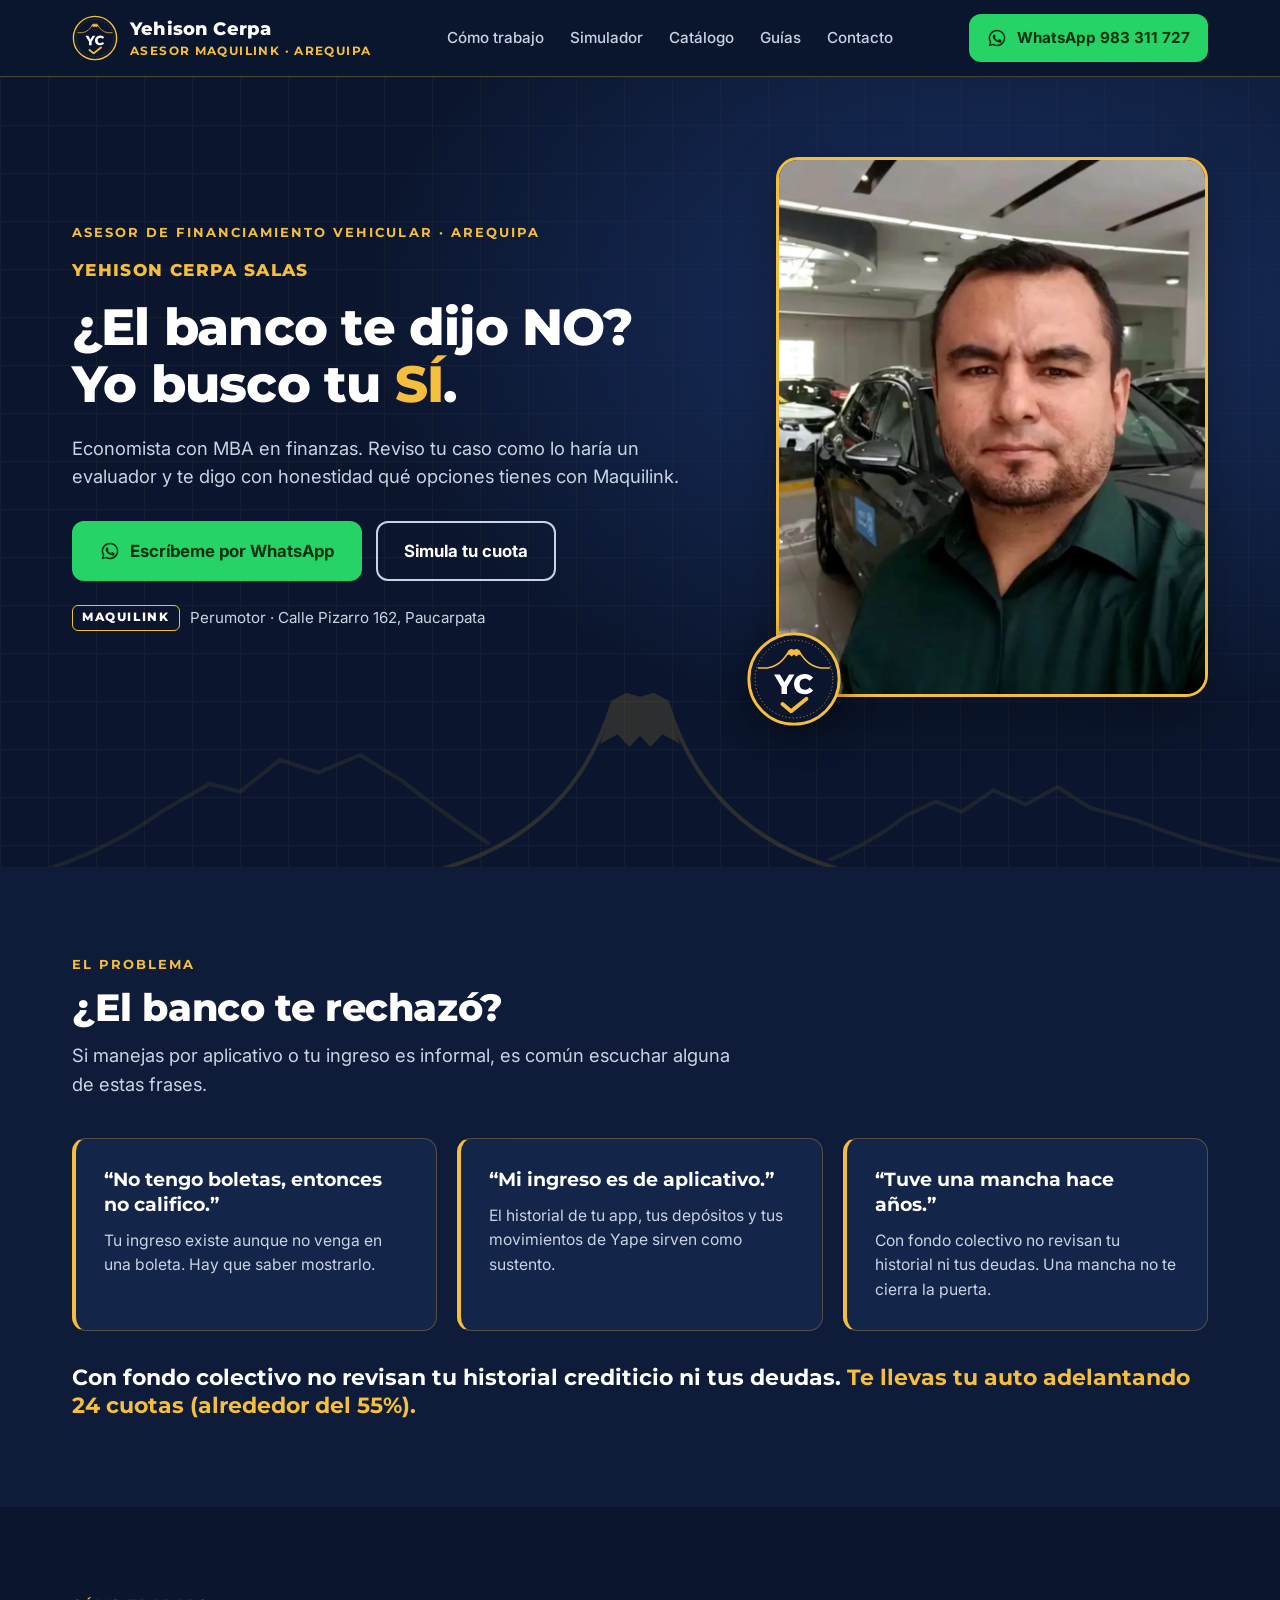
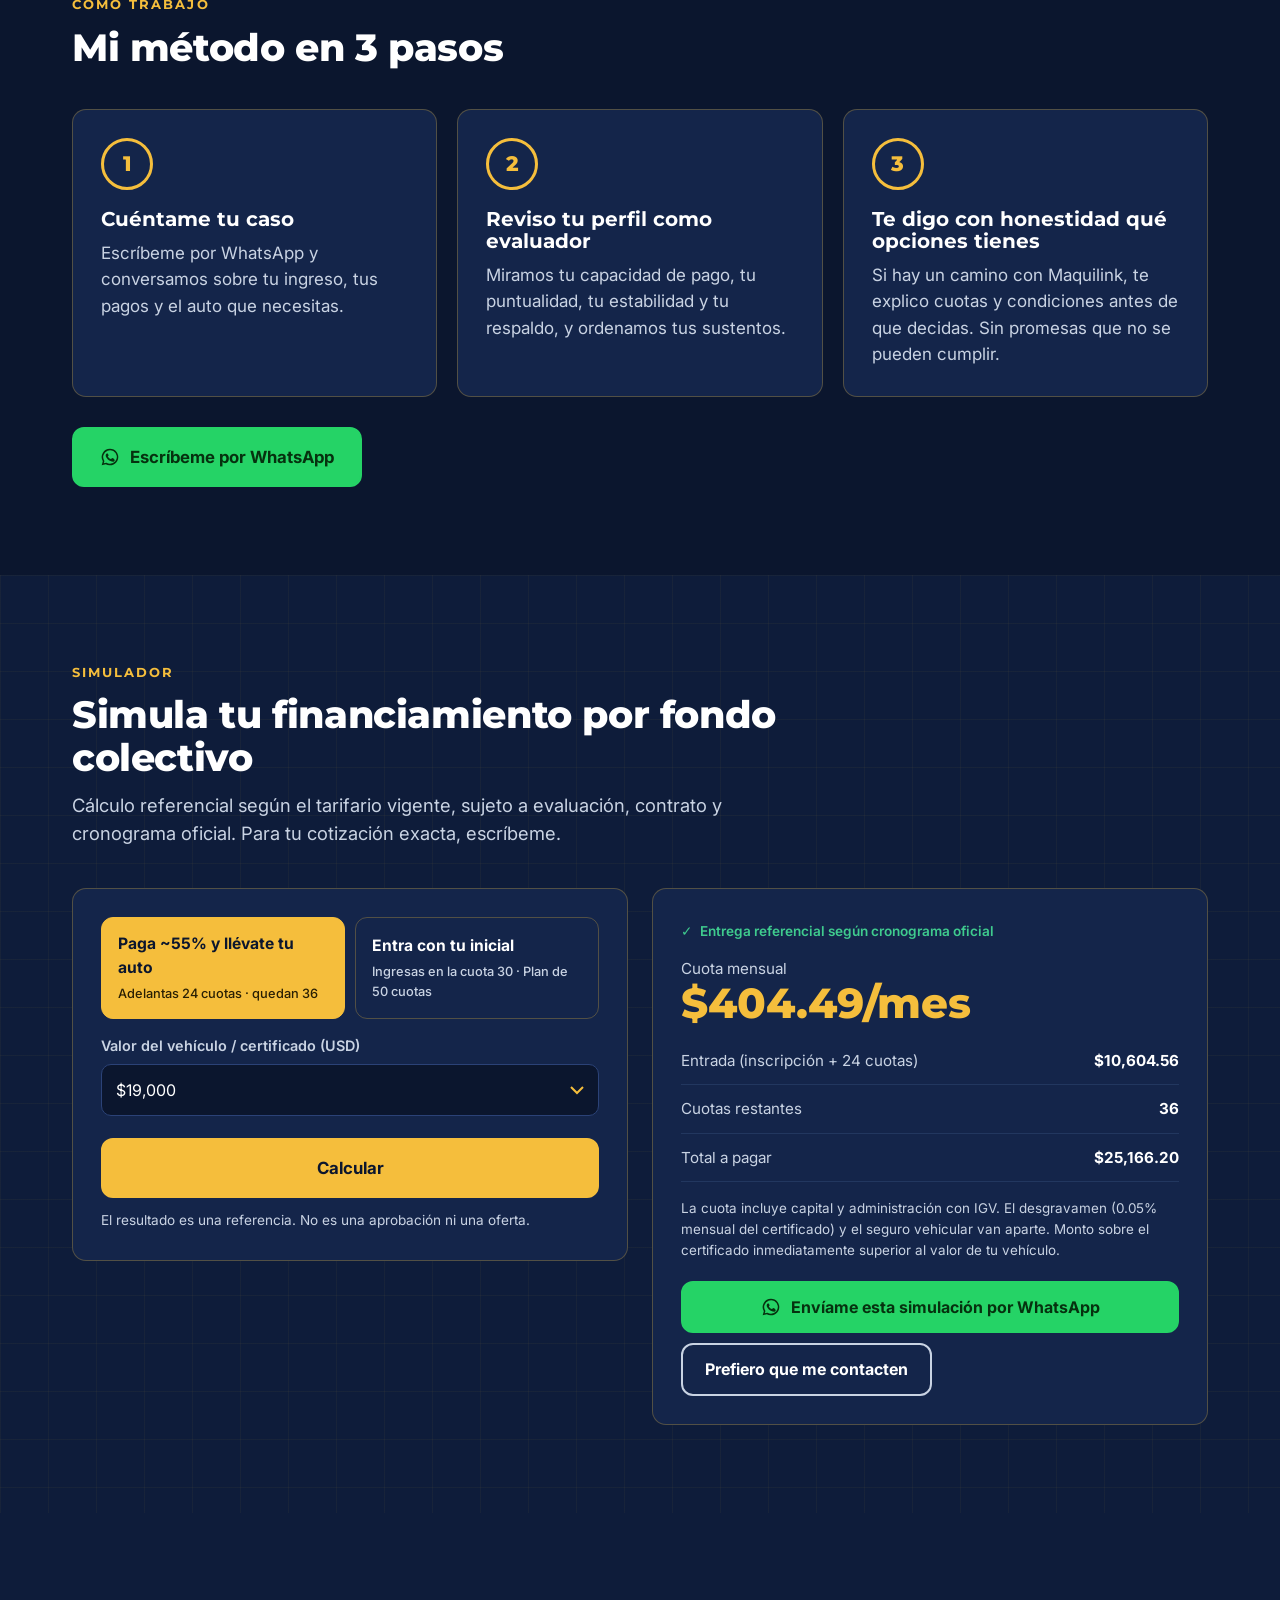
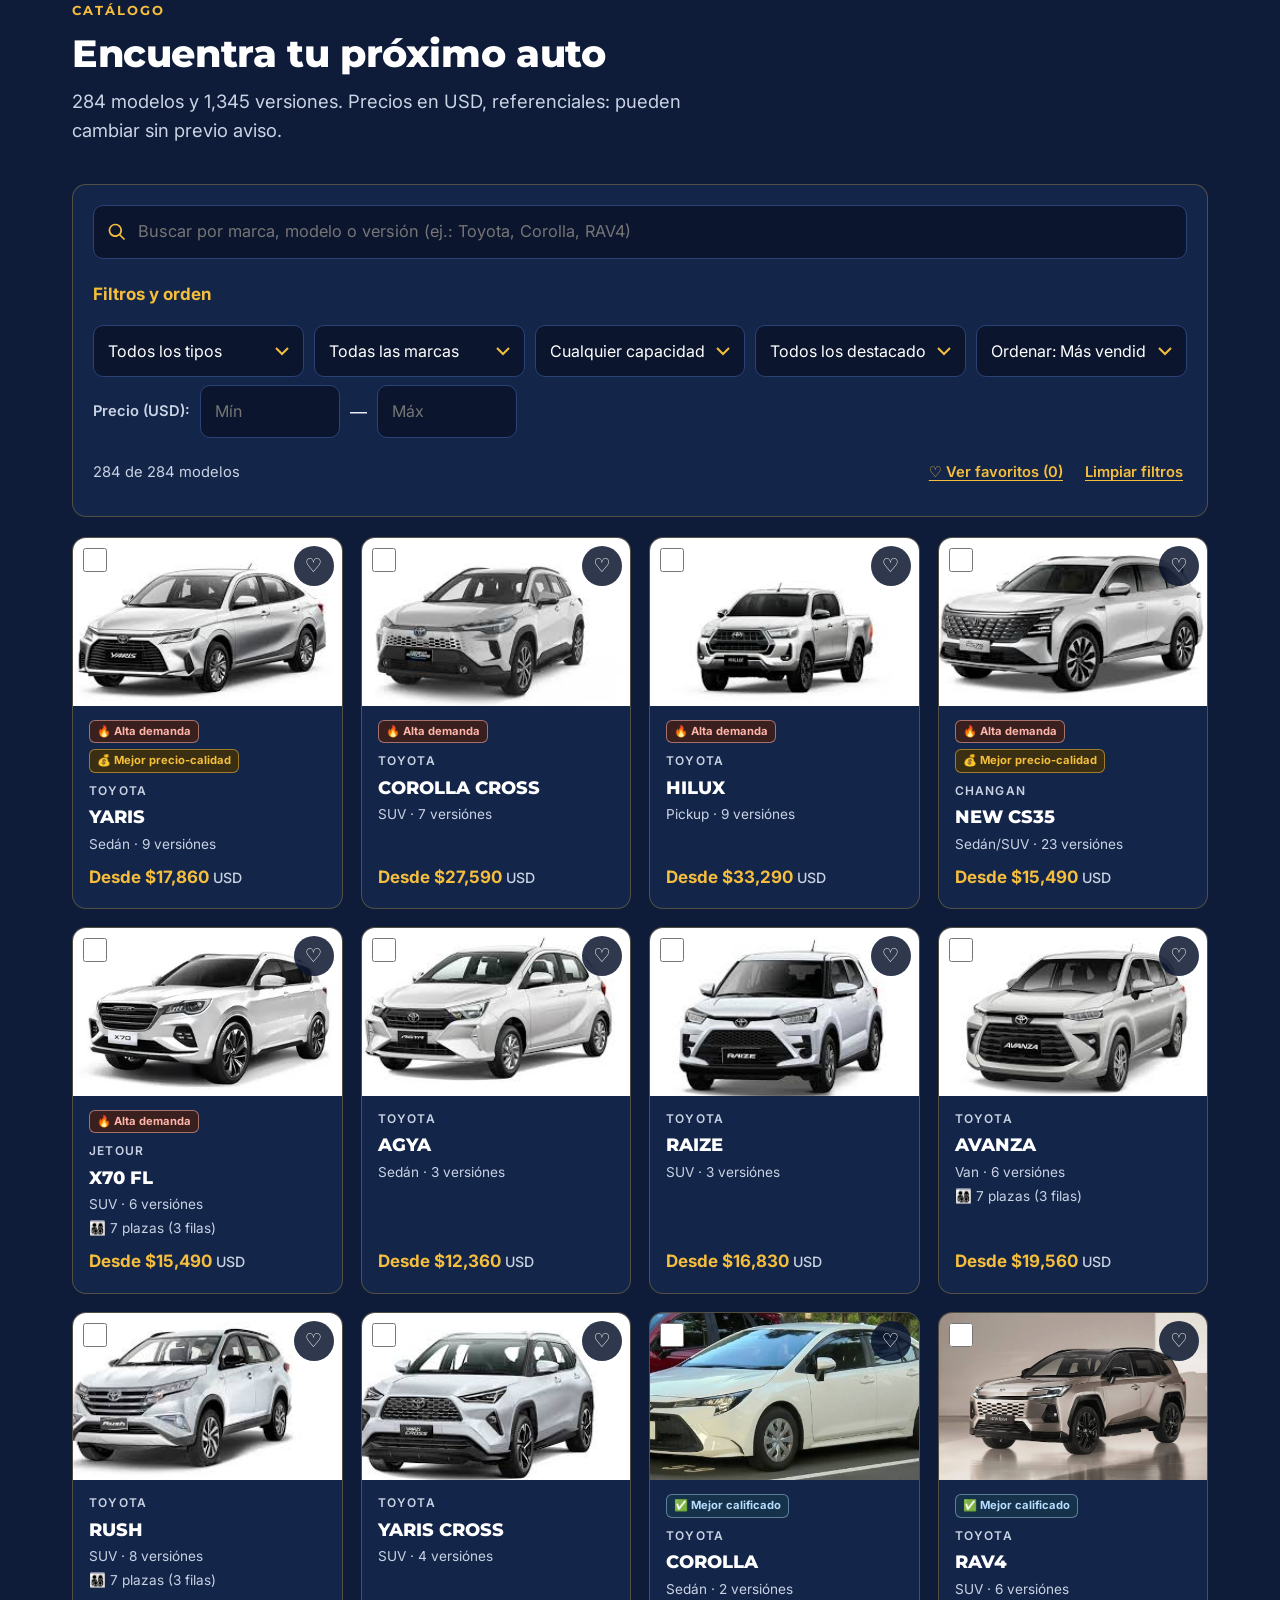
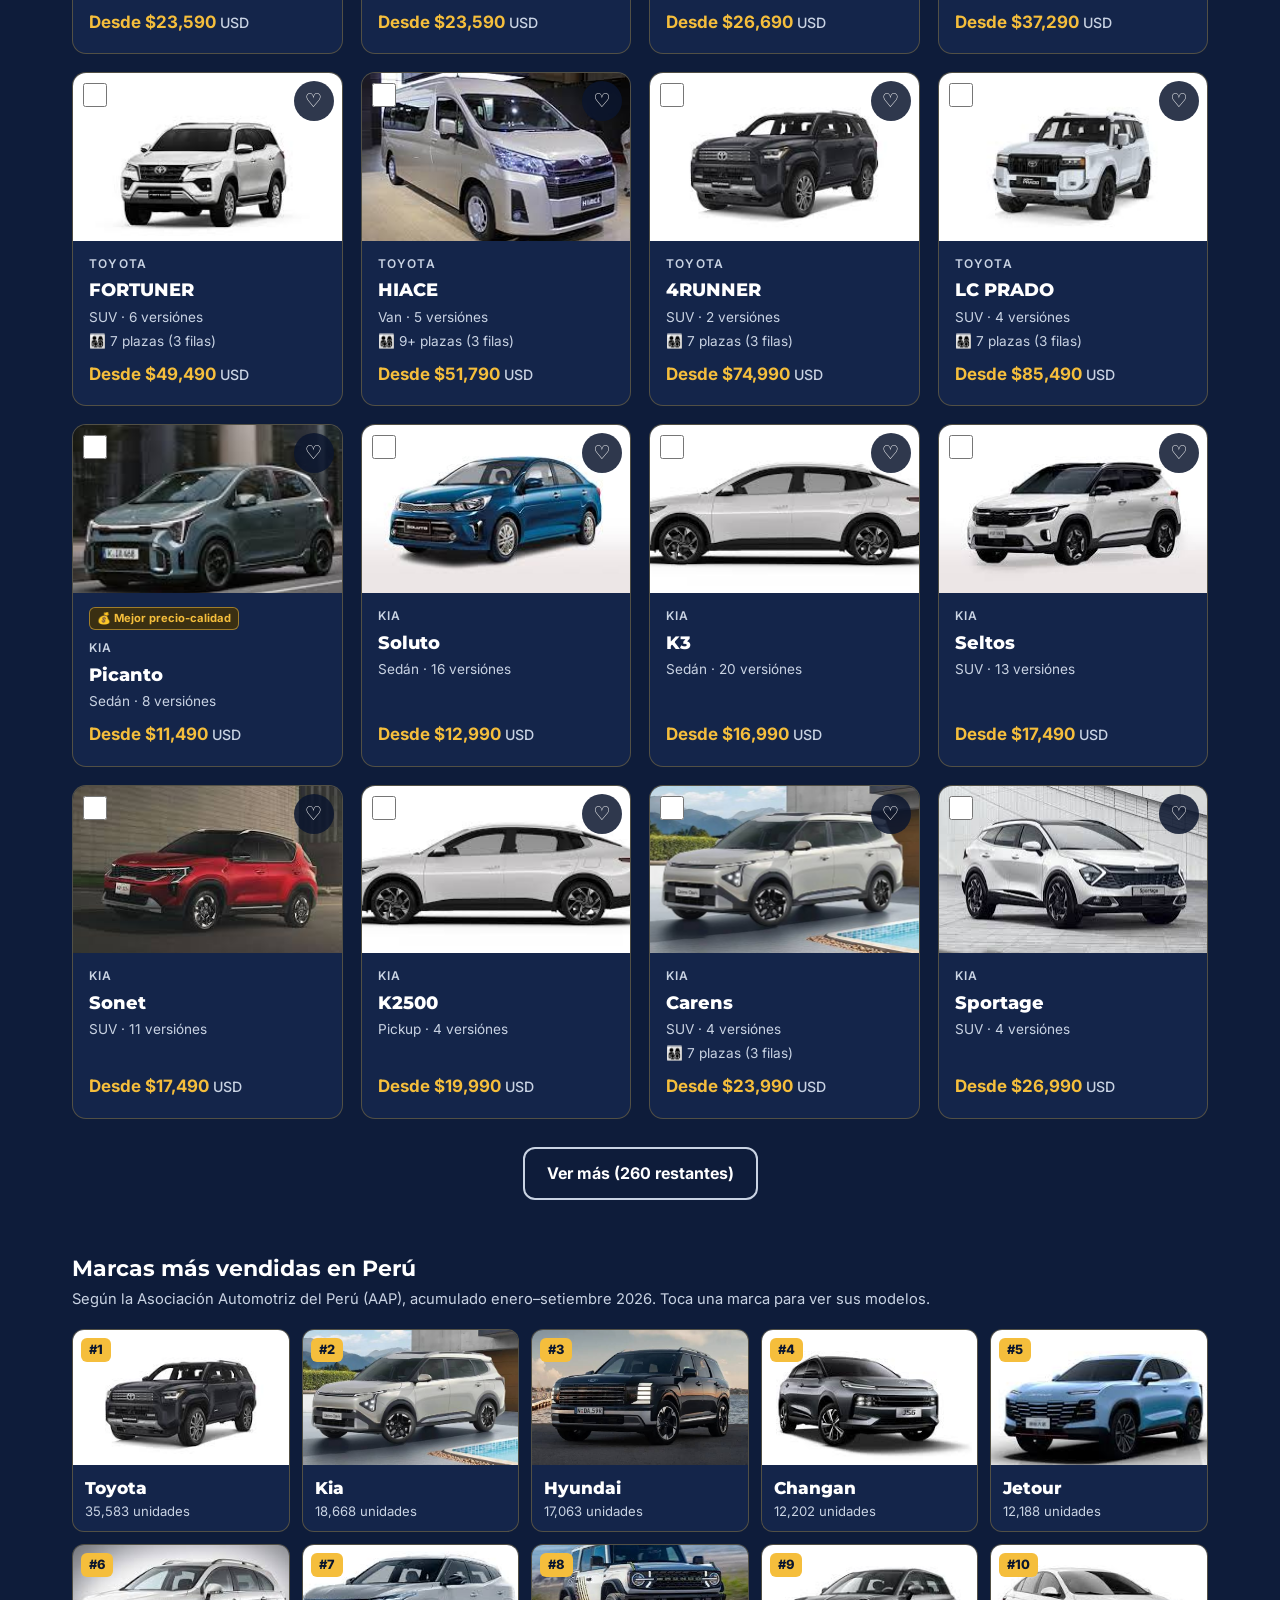
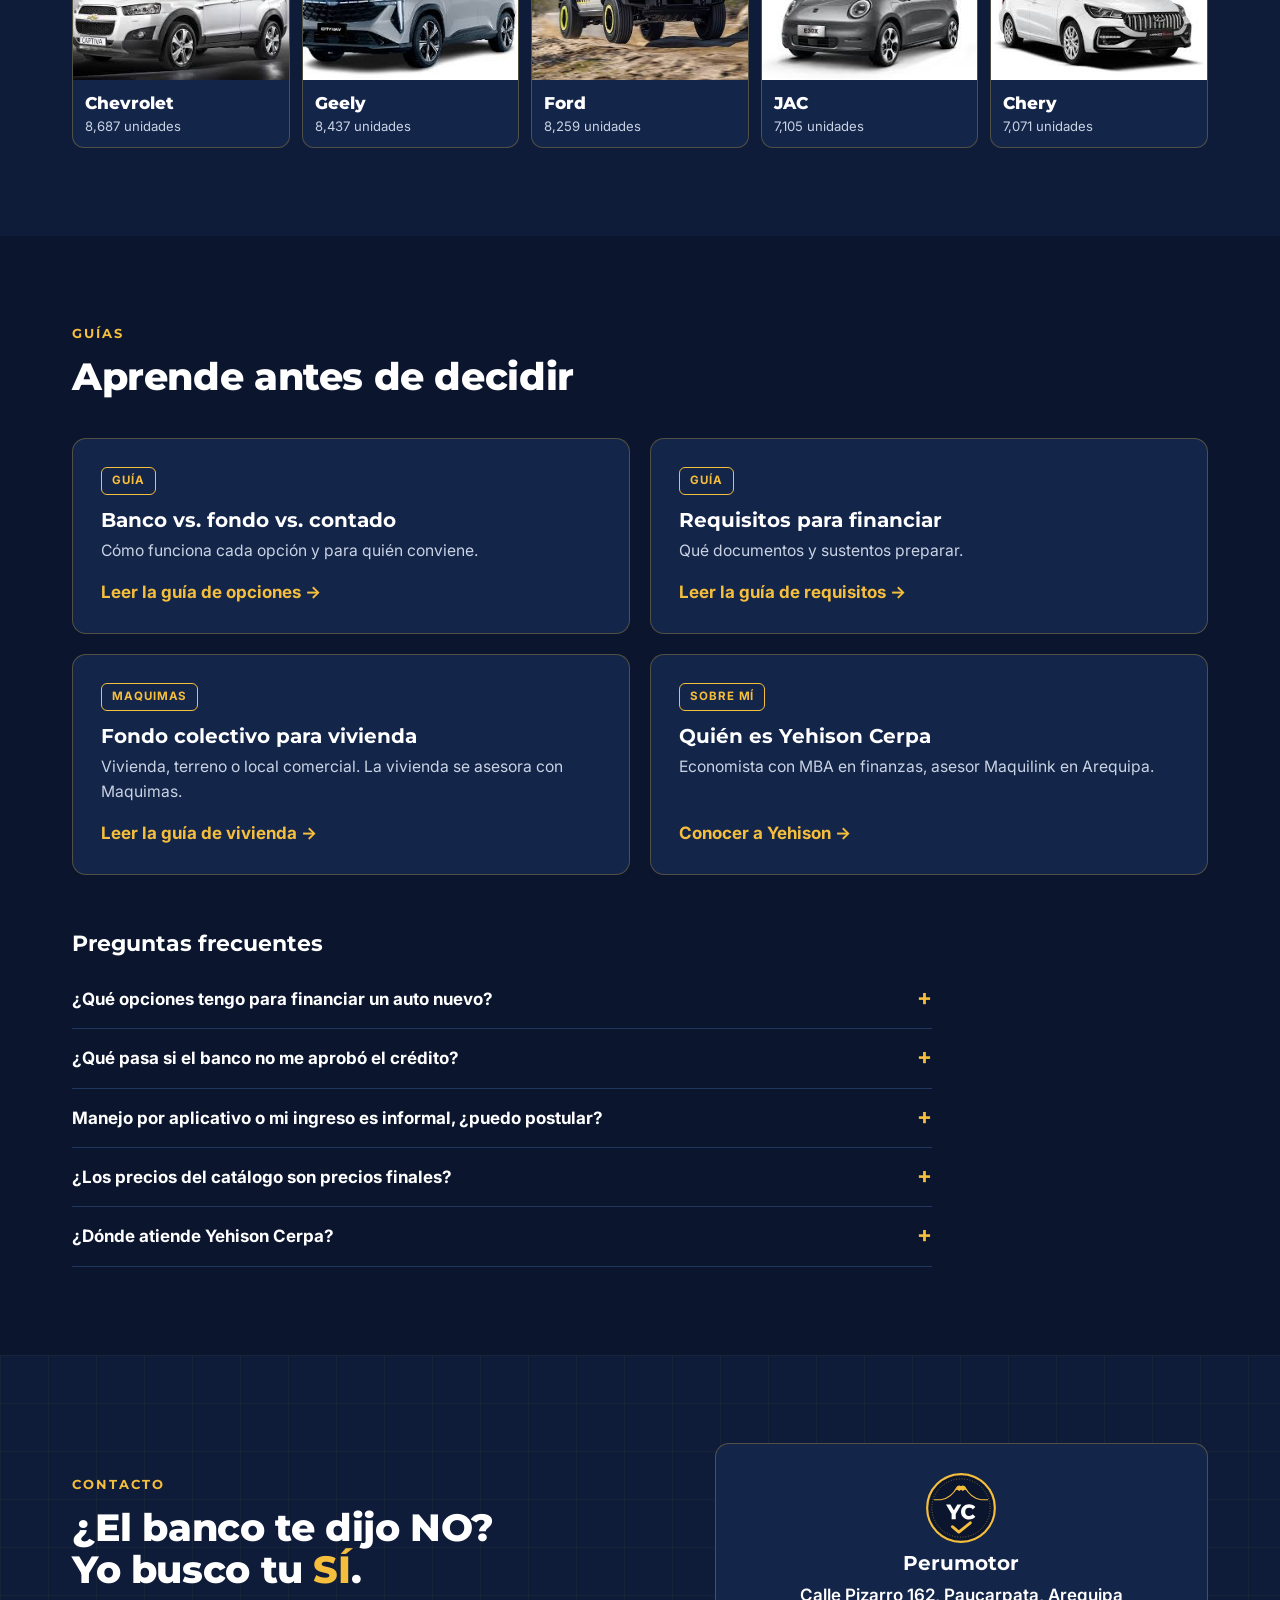
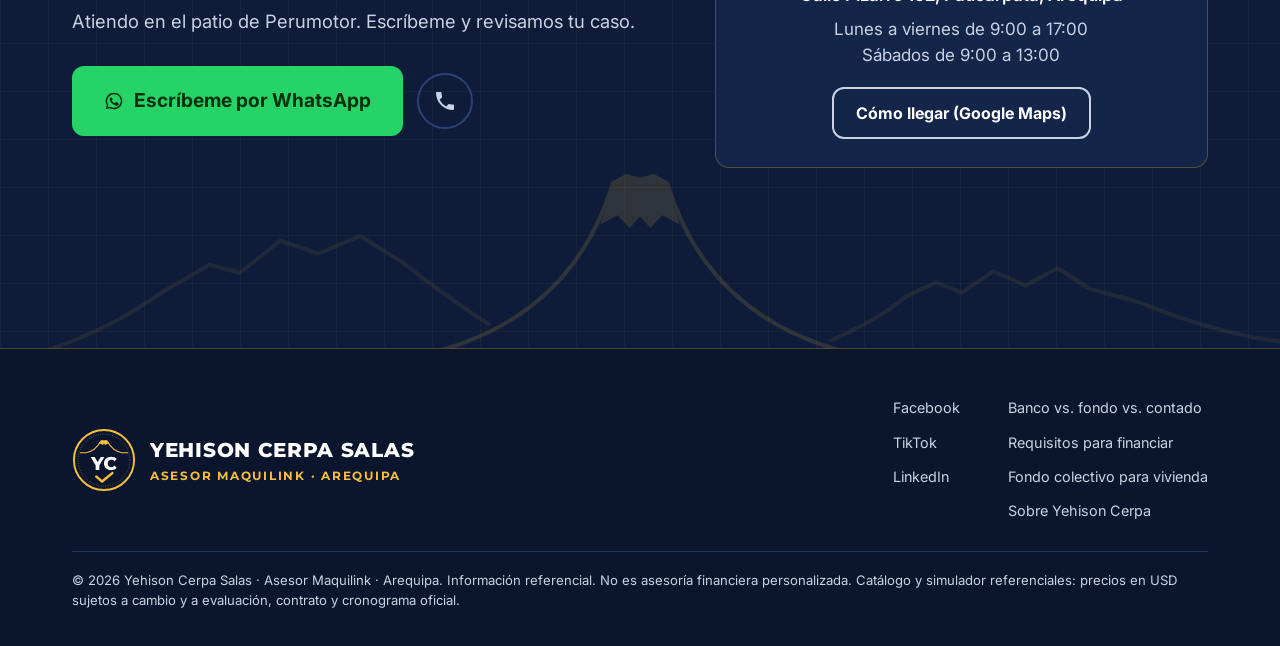
==== commit 02861941: "Combina el rediseño "Sello de confianza" con las mejoras de captación - WhatsApp (983 311 727) como " ====
--- a/index.html
+++ b/index.html
@@ -12,7 +12,7 @@
   gtag('config', 'G-QLQQTXE9WG');
 </script>
 <title>Financiamiento vehicular en Arequipa | Yehison Cerpa · Maquilink</title>
-<meta name="description" content="¿El banco te dijo NO? Asesoría para financiar tu auto con Maquilink en Arequipa, para taxistas e ingresos informales. Simula tu cuota y llámame al 931 892 164.">
+<meta name="description" content="¿El banco te dijo NO? Asesoría para financiar tu auto con Maquilink en Arequipa, para taxistas e ingresos informales. Simula tu cuota y escríbeme al 983 311 727.">
 <link rel="canonical" href="https://yehisoncerpa.pages.dev/">
 <meta name="theme-color" content="#0B162E">
 <meta property="og:type" content="website">
@@ -20,14 +20,14 @@
 <meta property="og:site_name" content="Yehison Cerpa · Asesor Maquilink">
 <meta property="og:url" content="https://yehisoncerpa.pages.dev/">
 <meta property="og:title" content="¿El banco te dijo NO? Yo busco tu SÍ. | Yehison Cerpa · Maquilink">
-<meta property="og:description" content="Asesoría para financiar tu auto con Maquilink en Arequipa. Reviso tu caso como un evaluador. Llámame al 931 892 164.">
+<meta property="og:description" content="Asesoría para financiar tu auto con Maquilink en Arequipa. Reviso tu caso como un evaluador. Escríbeme al 983 311 727.">
 <meta property="og:image" content="https://yehisoncerpa.pages.dev/img/og-yehison-1200x630.jpg">
 <meta property="og:image:width" content="1200">
 <meta property="og:image:height" content="630">
 <meta property="og:image:alt" content="Yehison Cerpa Salas, asesor Maquilink en Arequipa, junto al lema ¿El banco te dijo NO? Yo busco tu SÍ.">
 <meta name="twitter:card" content="summary_large_image">
 <meta name="twitter:title" content="¿El banco te dijo NO? Yo busco tu SÍ. | Yehison Cerpa · Maquilink">
-<meta name="twitter:description" content="Asesoría para financiar tu auto con Maquilink en Arequipa. Llámame al 931 892 164.">
+<meta name="twitter:description" content="Asesoría para financiar tu auto con Maquilink en Arequipa. Escríbeme al 983 311 727.">
 <meta name="twitter:image" content="https://yehisoncerpa.pages.dev/img/og-yehison-1200x630.jpg">
 <link rel="icon" href="favicon.ico" sizes="any">
 <link rel="icon" href="favicon.svg" type="image/svg+xml">
@@ -35,7 +35,7 @@
 <link rel="apple-touch-icon" href="apple-touch-icon.png">
 <link rel="preload" href="fonts/montserrat-var-latin.woff2" as="font" type="font/woff2" crossorigin>
 <link rel="preload" href="fonts/inter-var-latin.woff2" as="font" type="font/woff2" crossorigin>
-<link rel="stylesheet" href="css/estilos.css">
+<link rel="stylesheet" href="css/estilos.css?v=3">
 <script type="application/ld+json">
 {
   "@context": "https://schema.org",
@@ -45,7 +45,7 @@
   "url": "https://yehisoncerpa.pages.dev/",
   "image": "https://yehisoncerpa.pages.dev/img/og-yehison-1200x630.jpg",
   "logo": "https://yehisoncerpa.pages.dev/img/sello.svg",
-  "telephone": "+51931892164",
+  "telephone": "+51983311727",
   "areaServed": { "@type": "City", "name": "Arequipa" },
   "address": {
     "@type": "PostalAddress",
@@ -75,13 +75,13 @@
     { "@type": "Question", "name": "¿Qué opciones tengo para financiar un auto nuevo?",
       "acceptedAnswer": { "@type": "Answer", "text": "Principalmente tres: crédito bancario, fondo colectivo con Maquilink o compra al contado. Cada una tiene requisitos y tiempos distintos. Reviso tu caso y te digo con honestidad cuál se ajusta a ti." } },
     { "@type": "Question", "name": "¿Qué pasa si el banco no me aprobó el crédito?",
-      "acceptedAnswer": { "@type": "Answer", "text": "Existen alternativas como el fondo colectivo con Maquilink, que funciona con cuotas mensuales y adjudicación del vehículo según el plan. Revisamos tu capacidad de pago y tus sustentos, y te explico si esta opción se ajusta a tu caso." } },
+      "acceptedAnswer": { "@type": "Answer", "text": "Con el fondo colectivo de Maquilink no revisan tu historial crediticio ni tus deudas. Funciona con cuotas mensuales y adjudicación del vehículo según el plan. Te explico si esta opción se ajusta a tu caso." } },
     { "@type": "Question", "name": "Manejo por aplicativo o mi ingreso es informal, ¿puedo postular?",
       "acceptedAnswer": { "@type": "Answer", "text": "Tu ingreso informal también se puede evaluar. Solo hay que saber presentarlo: ordenamos tus sustentos y te explico cuotas y condiciones antes de que decidas." } },
     { "@type": "Question", "name": "¿Los precios del catálogo son precios finales?",
-      "acceptedAnswer": { "@type": "Answer", "text": "No. Los precios, modelos y versiones del catálogo son referenciales y pueden cambiar sin previo aviso. Para una cotización exacta, llámame al 931 892 164." } },
+      "acceptedAnswer": { "@type": "Answer", "text": "No. Los precios, modelos y versiones del catálogo son referenciales y pueden cambiar sin previo aviso. Para una cotización exacta, escríbeme al 983 311 727." } },
     { "@type": "Question", "name": "¿Dónde atiende Yehison Cerpa?",
-      "acceptedAnswer": { "@type": "Answer", "text": "En el patio de Perumotor, Calle Pizarro 162, Paucarpata, Arequipa. Llámame al 931 892 164 y revisamos tu caso." } }
+      "acceptedAnswer": { "@type": "Answer", "text": "En el patio de Perumotor, Calle Pizarro 162, Paucarpata, Arequipa. Escríbeme al 983 311 727 y revisamos tu caso." } }
   ]
 }
 </script>
@@ -103,7 +103,7 @@
       <a href="#contacto">Contacto</a>
     </nav>
     <div class="nav-actions">
-      <a class="btn btn-primary btn-sm" href="tel:+51931892164"><svg class="ico" aria-hidden="true" viewBox="0 0 24 24"><path fill="currentColor" d="M6.6 10.8a15.1 15.1 0 0 0 6.6 6.6l2.2-2.2c.3-.3.7-.4 1-.2 1.1.4 2.3.6 3.6.6.6 0 1 .4 1 1V20c0 .6-.4 1-1 1A17 17 0 0 1 3 4c0-.6.4-1 1-1h3.5c.6 0 1 .4 1 1 0 1.3.2 2.5.6 3.6.1.3 0 .7-.2 1l-2.3 2.2Z"/></svg><span class="hide-m">931 892 164</span><span class="show-m">Llamar</span><span class="sr-only xs-only">Llamar al 931 892 164</span></a>
+      <a class="btn btn-primary btn-wa btn-sm" href="https://wa.me/51983311727?text=Hola%20Yehison%2C%20quiero%20ver%20mis%20opciones%20para%20financiar%20un%20auto" target="_blank" rel="noopener"><svg class="ico" aria-hidden="true" viewBox="0 0 24 24"><path fill="currentColor" d="M12 2a10 10 0 0 0-8.6 15.1L2 22l5-1.3A10 10 0 1 0 12 2Zm0 18.2a8.2 8.2 0 0 1-4.2-1.2l-.3-.2-3 .8.8-2.9-.2-.3A8.2 8.2 0 1 1 12 20.2Zm4.5-6.1c-.2-.1-1.5-.7-1.7-.8-.2-.1-.4-.1-.6.1l-.8 1c-.1.2-.3.2-.5.1a6.7 6.7 0 0 1-3.3-2.9c-.3-.4.2-.4.7-1.3.1-.2 0-.3 0-.4l-.8-1.8c-.2-.5-.4-.4-.6-.4h-.5c-.2 0-.4.1-.7.3-.2.3-.9.9-.9 2.2s1 2.5 1.1 2.7c.1.2 1.9 2.9 4.6 4 1.7.7 2.4.8 3.2.7.5-.1 1.5-.6 1.8-1.2.2-.6.2-1.1.1-1.2 0-.1-.2-.2-.4-.3Z"/></svg><span class="hide-m">WhatsApp 983 311 727</span><span class="show-m">WhatsApp</span><span class="sr-only xs-only">Escribir por WhatsApp al 983 311 727</span></a>
       <button class="menu-btn" type="button" aria-expanded="false" aria-controls="menu" aria-label="Abrir menú"><span></span><span></span><span></span></button>
     </div>
   </div>
@@ -119,7 +119,7 @@
       <h1 id="h1"><span class="nw">¿El banco<br class="m-br"> te dijo NO?</span><br><span class="nw">Yo busco tu <span class="si">SÍ</span>.</span></h1>
       <p class="lead">Economista con MBA en finanzas. Reviso tu caso como lo haría un evaluador y te digo con honestidad qué opciones tienes con Maquilink.</p>
       <div class="ctas">
-        <a class="btn btn-primary btn-lg" href="tel:+51931892164"><svg class="ico" aria-hidden="true" viewBox="0 0 24 24"><path fill="currentColor" d="M6.6 10.8a15.1 15.1 0 0 0 6.6 6.6l2.2-2.2c.3-.3.7-.4 1-.2 1.1.4 2.3.6 3.6.6.6 0 1 .4 1 1V20c0 .6-.4 1-1 1A17 17 0 0 1 3 4c0-.6.4-1 1-1h3.5c.6 0 1 .4 1 1 0 1.3.2 2.5.6 3.6.1.3 0 .7-.2 1l-2.3 2.2Z"/></svg>Llámame al 931 892 164</a>
+        <a class="btn btn-primary btn-wa btn-lg" href="https://wa.me/51983311727?text=Hola%20Yehison%2C%20quiero%20ver%20mis%20opciones%20para%20financiar%20un%20auto" target="_blank" rel="noopener"><svg class="ico" aria-hidden="true" viewBox="0 0 24 24"><path fill="currentColor" d="M12 2a10 10 0 0 0-8.6 15.1L2 22l5-1.3A10 10 0 1 0 12 2Zm0 18.2a8.2 8.2 0 0 1-4.2-1.2l-.3-.2-3 .8.8-2.9-.2-.3A8.2 8.2 0 1 1 12 20.2Zm4.5-6.1c-.2-.1-1.5-.7-1.7-.8-.2-.1-.4-.1-.6.1l-.8 1c-.1.2-.3.2-.5.1a6.7 6.7 0 0 1-3.3-2.9c-.3-.4.2-.4.7-1.3.1-.2 0-.3 0-.4l-.8-1.8c-.2-.5-.4-.4-.6-.4h-.5c-.2 0-.4.1-.7.3-.2.3-.9.9-.9 2.2s1 2.5 1.1 2.7c.1.2 1.9 2.9 4.6 4 1.7.7 2.4.8 3.2.7.5-.1 1.5-.6 1.8-1.2.2-.6.2-1.1.1-1.2 0-.1-.2-.2-.4-.3Z"/></svg>Escríbeme por WhatsApp</a>
         <a class="btn btn-ghost btn-lg" href="#simulador">Simula tu cuota</a>
       </div>
       <p class="addr"><span class="mq">MAQUILINK</span><span>Perumotor · Calle Pizarro 162, Paucarpata</span></p>
@@ -146,9 +146,9 @@
     <div class="grid-3">
       <figure class="card pain"><blockquote><p>No tengo boletas, entonces no califico.</p></blockquote><figcaption>Tu ingreso existe aunque no venga en una boleta. Hay que saber mostrarlo.</figcaption></figure>
       <figure class="card pain"><blockquote><p>Mi ingreso es de aplicativo.</p></blockquote><figcaption>El historial de tu app, tus depósitos y tus movimientos de Yape sirven como sustento.</figcaption></figure>
-      <figure class="card pain"><blockquote><p>Tuve una mancha hace años.</p></blockquote><figcaption>Una mancha antigua no siempre te cierra la puerta. Pesa más cómo pagas hoy.</figcaption></figure>
-    </div>
-    <p class="note">Tu ingreso informal también se puede evaluar. <span class="si">Solo hay que saber presentarlo.</span></p>
+      <figure class="card pain"><blockquote><p>Tuve una mancha hace años.</p></blockquote><figcaption>Con fondo colectivo no revisan tu historial ni tus deudas. Una mancha no te cierra la puerta.</figcaption></figure>
+    </div>
+    <p class="note">Con fondo colectivo no revisan tu historial crediticio ni tus deudas. <span class="si">Te llevas tu auto adelantando 24 cuotas (alrededor del 55%).</span></p>
   </div>
 </section>
 
@@ -160,11 +160,11 @@
       <h2 id="h-metodo">Mi método en 3 pasos</h2>
     </div>
     <ol class="grid-3 steps">
-      <li class="card step"><span class="n" aria-hidden="true">1</span><h3>Cuéntame tu caso</h3><p>Llámame y conversamos sobre tu ingreso, tus pagos y el auto que necesitas.</p></li>
+      <li class="card step"><span class="n" aria-hidden="true">1</span><h3>Cuéntame tu caso</h3><p>Escríbeme por WhatsApp y conversamos sobre tu ingreso, tus pagos y el auto que necesitas.</p></li>
       <li class="card step"><span class="n" aria-hidden="true">2</span><h3>Reviso tu perfil como evaluador</h3><p>Miramos tu capacidad de pago, tu puntualidad, tu estabilidad y tu respaldo, y ordenamos tus sustentos.</p></li>
       <li class="card step"><span class="n" aria-hidden="true">3</span><h3>Te digo con honestidad qué opciones tienes</h3><p>Si hay un camino con Maquilink, te explico cuotas y condiciones antes de que decidas. Sin promesas que no se pueden cumplir.</p></li>
     </ol>
-    <div class="ctas"><a class="btn btn-primary btn-lg" href="tel:+51931892164">Llámame al 931 892 164</a></div>
+    <div class="ctas"><a class="btn btn-primary btn-wa btn-lg" href="https://wa.me/51983311727?text=Hola%20Yehison%2C%20quiero%20ver%20mis%20opciones%20para%20financiar%20un%20auto" target="_blank" rel="noopener"><svg class="ico" aria-hidden="true" viewBox="0 0 24 24"><path fill="currentColor" d="M12 2a10 10 0 0 0-8.6 15.1L2 22l5-1.3A10 10 0 1 0 12 2Zm0 18.2a8.2 8.2 0 0 1-4.2-1.2l-.3-.2-3 .8.8-2.9-.2-.3A8.2 8.2 0 1 1 12 20.2Zm4.5-6.1c-.2-.1-1.5-.7-1.7-.8-.2-.1-.4-.1-.6.1l-.8 1c-.1.2-.3.2-.5.1a6.7 6.7 0 0 1-3.3-2.9c-.3-.4.2-.4.7-1.3.1-.2 0-.3 0-.4l-.8-1.8c-.2-.5-.4-.4-.6-.4h-.5c-.2 0-.4.1-.7.3-.2.3-.9.9-.9 2.2s1 2.5 1.1 2.7c.1.2 1.9 2.9 4.6 4 1.7.7 2.4.8 3.2.7.5-.1 1.5-.6 1.8-1.2.2-.6.2-1.1.1-1.2 0-.1-.2-.2-.4-.3Z"/></svg>Escríbeme por WhatsApp</a></div>
   </div>
 </section>
 
@@ -175,13 +175,13 @@
     <div class="sec-head">
       <p class="eyebrow">Simulador</p>
       <h2 id="h-sim" class="calc-title">Simula tu financiamiento por fondo colectivo</h2>
-      <p class="lead calc-subtitle">Cálculo referencial según el tarifario vigente, sujeto a evaluación, contrato y cronograma oficial. Para tu cotización exacta, llámame.</p>
+      <p class="lead calc-subtitle">Cálculo referencial según el tarifario vigente, sujeto a evaluación, contrato y cronograma oficial. Para tu cotización exacta, escríbeme.</p>
     </div>
     <div class="sim">
       <div class="card sim-form">
         <div class="calc-tabs" role="tablist" aria-label="Tipo de plan">
-          <button type="button" class="calc-tab active" id="calcTabPronto" data-plan="pronto" role="tab" aria-selected="true" aria-controls="calcGridPronto">Adelanto de 24 cuotas<span class="calc-tab-sub">Entrega referencial según cronograma oficial</span></button>
-          <button type="button" class="calc-tab" id="calcTabTardio" data-plan="tardio" role="tab" aria-selected="false" aria-controls="calcGridTardio">Autoahorro con inicial<span class="calc-tab-sub">Ingresas en la cuota 30 · Plan de 50 cuotas</span></button>
+          <button type="button" class="calc-tab active" id="calcTabPronto" data-plan="pronto" role="tab" aria-selected="true" aria-controls="calcGridPronto">Paga ~55% y llévate tu auto<span class="calc-tab-sub">Adelantas 24 cuotas · quedan 36</span></button>
+          <button type="button" class="calc-tab" id="calcTabTardio" data-plan="tardio" role="tab" aria-selected="false" aria-controls="calcGridTardio">Entra con tu inicial<span class="calc-tab-sub">Ingresas en la cuota 30 · Plan de 50 cuotas</span></button>
         </div>
         <div id="calcGridPronto" class="calc-grid" role="tabpanel" aria-labelledby="calcTabPronto">
           <div class="calc-field">
@@ -222,9 +222,8 @@
           </div>
           <p class="calc-disclaimer">La cuota incluye capital y administración con IGV. El desgravamen (0.05% mensual del certificado) y el seguro vehicular van aparte. Monto sobre el certificado inmediatamente superior al valor de tu vehículo.</p>
           <div class="calc-cta-row">
-            <a class="btn btn-primary" href="tel:+51931892164">Para tu cotización exacta, llámame al 931 892 164</a>
+            <a id="prontoWhatsappBtn" class="btn btn-primary btn-wa whatsapp-link" href="#" target="_blank" rel="noopener"><svg class="ico" aria-hidden="true" viewBox="0 0 24 24"><path fill="currentColor" d="M12 2a10 10 0 0 0-8.6 15.1L2 22l5-1.3A10 10 0 1 0 12 2Zm0 18.2a8.2 8.2 0 0 1-4.2-1.2l-.3-.2-3 .8.8-2.9-.2-.3A8.2 8.2 0 1 1 12 20.2Zm4.5-6.1c-.2-.1-1.5-.7-1.7-.8-.2-.1-.4-.1-.6.1l-.8 1c-.1.2-.3.2-.5.1a6.7 6.7 0 0 1-3.3-2.9c-.3-.4.2-.4.7-1.3.1-.2 0-.3 0-.4l-.8-1.8c-.2-.5-.4-.4-.6-.4h-.5c-.2 0-.4.1-.7.3-.2.3-.9.9-.9 2.2s1 2.5 1.1 2.7c.1.2 1.9 2.9 4.6 4 1.7.7 2.4.8 3.2.7.5-.1 1.5-.6 1.8-1.2.2-.6.2-1.1.1-1.2 0-.1-.2-.2-.4-.3Z"/></svg>Envíame esta simulación por WhatsApp</a>
             <button type="button" id="calcShowLeadForm" class="btn btn-ghost">Prefiero que me contacten</button>
-            <a id="prontoWhatsappBtn" class="whatsapp-link icon-link" href="#" target="_blank" rel="noopener" aria-label="Enviar este resultado a Yehison por mensaje" title="Enviar este resultado por mensaje"><svg aria-hidden="true" width="22" height="22" viewBox="0 0 24 24"><path fill="currentColor" d="M12 2a10 10 0 0 0-8.6 15.1L2 22l5-1.3A10 10 0 1 0 12 2Zm0 18.2a8.2 8.2 0 0 1-4.2-1.2l-.3-.2-3 .8.8-2.9-.2-.3A8.2 8.2 0 1 1 12 20.2Zm4.5-6.1c-.2-.1-1.5-.7-1.7-.8-.2-.1-.4-.1-.6.1l-.8 1c-.1.2-.3.2-.5.1a6.7 6.7 0 0 1-3.3-2.9c-.3-.4.2-.4.7-1.3.1-.2 0-.3 0-.4l-.8-1.8c-.2-.5-.4-.4-.6-.4h-.5c-.2 0-.4.1-.7.3-.2.3-.9.9-.9 2.2s1 2.5 1.1 2.7c.1.2 1.9 2.9 4.6 4 1.7.7 2.4.8 3.2.7.5-.1 1.5-.6 1.8-1.2.2-.6.2-1.1.1-1.2 0-.1-.2-.2-.4-.3Z"/></svg></a>
           </div>
         </div>
         <!-- Resultado: Autoahorro con inicial -->
@@ -249,14 +248,13 @@
             </div>
             <p class="calc-disclaimer">"Reducir cuota" suele bajar el total a pagar respecto de reducir el plazo; por eso lo recomendamos por defecto. Obligación total y remate calculados sobre el certificado inmediatamente superior al valor de tu vehículo, con administración 18.3% + IGV. Cifras referenciales: confirma siempre con el cronograma oficial.</p>
             <div class="calc-cta-row">
-              <a class="btn btn-primary" href="tel:+51931892164">Para tu cotización exacta, llámame al 931 892 164</a>
-              <button type="button" class="btn btn-ghost calc-show-lead-form-tardio">Prefiero que me contacten</button>
-              <a id="tardioWhatsappBtn" class="whatsapp-link icon-link" href="#" target="_blank" rel="noopener" aria-label="Enviar este resultado a Yehison por mensaje" title="Enviar este resultado por mensaje"><svg aria-hidden="true" width="22" height="22" viewBox="0 0 24 24"><path fill="currentColor" d="M12 2a10 10 0 0 0-8.6 15.1L2 22l5-1.3A10 10 0 1 0 12 2Zm0 18.2a8.2 8.2 0 0 1-4.2-1.2l-.3-.2-3 .8.8-2.9-.2-.3A8.2 8.2 0 1 1 12 20.2Zm4.5-6.1c-.2-.1-1.5-.7-1.7-.8-.2-.1-.4-.1-.6.1l-.8 1c-.1.2-.3.2-.5.1a6.7 6.7 0 0 1-3.3-2.9c-.3-.4.2-.4.7-1.3.1-.2 0-.3 0-.4l-.8-1.8c-.2-.5-.4-.4-.6-.4h-.5c-.2 0-.4.1-.7.3-.2.3-.9.9-.9 2.2s1 2.5 1.1 2.7c.1.2 1.9 2.9 4.6 4 1.7.7 2.4.8 3.2.7.5-.1 1.5-.6 1.8-1.2.2-.6.2-1.1.1-1.2 0-.1-.2-.2-.4-.3Z"/></svg></a>
+              <a id="tardioWhatsappBtn" class="btn btn-primary btn-wa whatsapp-link" href="#" target="_blank" rel="noopener"><svg class="ico" aria-hidden="true" viewBox="0 0 24 24"><path fill="currentColor" d="M12 2a10 10 0 0 0-8.6 15.1L2 22l5-1.3A10 10 0 1 0 12 2Zm0 18.2a8.2 8.2 0 0 1-4.2-1.2l-.3-.2-3 .8.8-2.9-.2-.3A8.2 8.2 0 1 1 12 20.2Zm4.5-6.1c-.2-.1-1.5-.7-1.7-.8-.2-.1-.4-.1-.6.1l-.8 1c-.1.2-.3.2-.5.1a6.7 6.7 0 0 1-3.3-2.9c-.3-.4.2-.4.7-1.3.1-.2 0-.3 0-.4l-.8-1.8c-.2-.5-.4-.4-.6-.4h-.5c-.2 0-.4.1-.7.3-.2.3-.9.9-.9 2.2s1 2.5 1.1 2.7c.1.2 1.9 2.9 4.6 4 1.7.7 2.4.8 3.2.7.5-.1 1.5-.6 1.8-1.2.2-.6.2-1.1.1-1.2 0-.1-.2-.2-.4-.3Z"/></svg>Envíame esta simulación por WhatsApp</a>
+            <button type="button" class="btn btn-ghost calc-show-lead-form-tardio">Prefiero que me contacten</button>
             </div>
           </div>
         </div>
         <form name="leads" method="POST" action="/api/lead" id="leadForm" class="card lead-form hidden">
-          <p class="lead-form-title">Déjame tus datos y te llamo</p>
+          <p class="lead-form-title">Déjame tus datos y te contacto</p>
           <p class="hp-field"><label>No llenar este campo: <input name="bot-field" tabindex="-1" autocomplete="off"></label></p>
           <input type="hidden" name="auto_interes" id="leadAutoInteres" value="">
           <input type="hidden" name="cuota_estimada" id="leadCuotaEstimada" value="">
@@ -271,26 +269,13 @@
           <button type="submit" class="btn btn-primary btn-block">Enviar mis datos</button>
         </form>
         <p id="leadSuccess" class="card lead-success hidden" role="status">✓ ¡Gracias! Yehison Cerpa se pondrá en contacto contigo pronto.</p>
-        <p id="leadError" class="card lead-error hidden" role="alert">No pude registrar tus datos en este momento. Para no perder tu consulta, <a href="tel:+51931892164">llámame al 931 892 164</a>.</p>
-      </div>
-    </div>
-  </div>
-</section>
-
-<!-- (5) TESTIMONIOS · solo marcadores, sin datos inventados -->
-<section class="sec" id="testimonios" aria-labelledby="h-test">
-  <div class="wrap">
-    <div class="sec-head">
-      <p class="eyebrow">Testimonios</p>
-      <h2 id="h-test">Lo que dicen mis clientes</h2>
-    </div>
-    <div class="grid-3">
-      <div class="card test"><span class="tag tag-pend">Pendiente</span><b>Pendiente de testimonios reales con permiso</b><span>Espacio para foto, nombre y cita autorizados</span></div>
-      <div class="card test"><span class="tag tag-pend">Pendiente</span><b>Pendiente de testimonios reales con permiso</b><span>Espacio para foto, nombre y cita autorizados</span></div>
-      <div class="card test"><span class="tag tag-pend">Pendiente</span><b>Pendiente de testimonios reales con permiso</b><span>Espacio para foto, nombre y cita autorizados</span></div>
-    </div>
-  </div>
-</section>
+        <p id="leadError" class="card lead-error hidden" role="alert">No pude registrar tus datos por aquí. Envíamelos por WhatsApp para no perder tu consulta:<br><a id="leadErrorWa" class="btn btn-primary btn-wa whatsapp-link" href="https://wa.me/51983311727" target="_blank" rel="noopener"><svg class="ico" aria-hidden="true" viewBox="0 0 24 24"><path fill="currentColor" d="M12 2a10 10 0 0 0-8.6 15.1L2 22l5-1.3A10 10 0 1 0 12 2Zm0 18.2a8.2 8.2 0 0 1-4.2-1.2l-.3-.2-3 .8.8-2.9-.2-.3A8.2 8.2 0 1 1 12 20.2Zm4.5-6.1c-.2-.1-1.5-.7-1.7-.8-.2-.1-.4-.1-.6.1l-.8 1c-.1.2-.3.2-.5.1a6.7 6.7 0 0 1-3.3-2.9c-.3-.4.2-.4.7-1.3.1-.2 0-.3 0-.4l-.8-1.8c-.2-.5-.4-.4-.6-.4h-.5c-.2 0-.4.1-.7.3-.2.3-.9.9-.9 2.2s1 2.5 1.1 2.7c.1.2 1.9 2.9 4.6 4 1.7.7 2.4.8 3.2.7.5-.1 1.5-.6 1.8-1.2.2-.6.2-1.1.1-1.2 0-.1-.2-.2-.4-.3Z"/></svg>Enviar por WhatsApp</a></p>
+      </div>
+    </div>
+  </div>
+</section>
+
+<!-- (5) TESTIMONIOS: se agregan cuando haya testimonios reales con permiso -->
 
 <!-- (6) CATÁLOGO · IDs idénticos a la web actual -->
 <section class="sec alt" id="catalogo" aria-labelledby="h-cat">
@@ -319,7 +304,7 @@
           <label class="sr-only" for="filterTag">Destacados</label>
           <select id="filterTag"><option value="">Todos los destacados</option><option value="alta-demanda">Alta demanda</option><option value="mejor-calificado">Mejor calificado</option><option value="mejor-precio-calidad">Mejor precio-calidad</option></select>
           <label class="sr-only" for="sortBy">Ordenar</label>
-          <select id="sortBy"><option value="brand">Ordenar: Marca A-Z</option><option value="price-asc">Ordenar: Precio menor a mayor</option><option value="price-desc">Ordenar: Precio mayor a menor</option></select>
+          <select id="sortBy"><option value="popular">Ordenar: Más vendidos</option><option value="brand">Ordenar: Marca A-Z</option><option value="price-asc">Ordenar: Precio menor a mayor</option><option value="price-desc">Ordenar: Precio mayor a menor</option></select>
         </div>
         <div class="search-row search-row-price">
           <span class="price-range-label">Precio (USD):</span>
@@ -388,10 +373,10 @@
     <div class="faq">
       <h3 class="faq-title">Preguntas frecuentes</h3>
       <details class="faq-item"><summary>¿Qué opciones tengo para financiar un auto nuevo?</summary><p>Principalmente tres: crédito bancario, fondo colectivo con Maquilink o compra al contado. Cada una tiene requisitos y tiempos distintos. Reviso tu caso y te digo con honestidad cuál se ajusta a ti.</p></details>
-      <details class="faq-item"><summary>¿Qué pasa si el banco no me aprobó el crédito?</summary><p>Existen alternativas como el fondo colectivo con Maquilink, que funciona con cuotas mensuales y adjudicación del vehículo según el plan. Revisamos tu capacidad de pago y tus sustentos, y te explico si esta opción se ajusta a tu caso.</p></details>
+      <details class="faq-item"><summary>¿Qué pasa si el banco no me aprobó el crédito?</summary><p>Con el fondo colectivo de Maquilink no revisan tu historial crediticio ni tus deudas. Funciona con cuotas mensuales y adjudicación del vehículo según el plan. Te explico si esta opción se ajusta a tu caso.</p></details>
       <details class="faq-item"><summary>Manejo por aplicativo o mi ingreso es informal, ¿puedo postular?</summary><p>Tu ingreso informal también se puede evaluar. Solo hay que saber presentarlo: ordenamos tus sustentos y te explico cuotas y condiciones antes de que decidas.</p></details>
-      <details class="faq-item"><summary>¿Los precios del catálogo son precios finales?</summary><p>No. Los precios, modelos y versiones del catálogo son referenciales y pueden cambiar sin previo aviso. Para una cotización exacta, llámame al 931 892 164.</p></details>
-      <details class="faq-item"><summary>¿Dónde atiende Yehison Cerpa?</summary><p>En el patio de Perumotor, Calle Pizarro 162, Paucarpata, Arequipa. Llámame al 931 892 164 y revisamos tu caso.</p></details>
+      <details class="faq-item"><summary>¿Los precios del catálogo son precios finales?</summary><p>No. Los precios, modelos y versiones del catálogo son referenciales y pueden cambiar sin previo aviso. Para una cotización exacta, escríbeme al 983 311 727.</p></details>
+      <details class="faq-item"><summary>¿Dónde atiende Yehison Cerpa?</summary><p>En el patio de Perumotor, Calle Pizarro 162, Paucarpata, Arequipa. Escríbeme al 983 311 727 y revisamos tu caso.</p></details>
     </div>
   </div>
 </section>
@@ -402,10 +387,10 @@
     <div>
       <p class="eyebrow">Contacto</p>
       <h2 id="h-contacto">¿El banco te dijo NO?<br>Yo busco tu <span class="si">SÍ</span>.</h2>
-      <p class="lead">Atiendo en el patio de Perumotor. Llámame y revisamos tu caso.</p>
+      <p class="lead">Atiendo en el patio de Perumotor. Escríbeme y revisamos tu caso.</p>
       <div class="ctas">
-        <a class="btn btn-primary btn-xl" href="tel:+51931892164"><svg class="ico" aria-hidden="true" viewBox="0 0 24 24"><path fill="currentColor" d="M6.6 10.8a15.1 15.1 0 0 0 6.6 6.6l2.2-2.2c.3-.3.7-.4 1-.2 1.1.4 2.3.6 3.6.6.6 0 1 .4 1 1V20c0 .6-.4 1-1 1A17 17 0 0 1 3 4c0-.6.4-1 1-1h3.5c.6 0 1 .4 1 1 0 1.3.2 2.5.6 3.6.1.3 0 .7-.2 1l-2.3 2.2Z"/></svg>Llámame al 931 892 164</a>
-        <a class="icon-link icon-link-lg" href="https://wa.me/51983311727" target="_blank" rel="noopener" aria-label="Enviar un mensaje a Yehison" title="Enviar un mensaje"><svg aria-hidden="true" width="26" height="26" viewBox="0 0 24 24"><path fill="currentColor" d="M12 2a10 10 0 0 0-8.6 15.1L2 22l5-1.3A10 10 0 1 0 12 2Zm0 18.2a8.2 8.2 0 0 1-4.2-1.2l-.3-.2-3 .8.8-2.9-.2-.3A8.2 8.2 0 1 1 12 20.2Zm4.5-6.1c-.2-.1-1.5-.7-1.7-.8-.2-.1-.4-.1-.6.1l-.8 1c-.1.2-.3.2-.5.1a6.7 6.7 0 0 1-3.3-2.9c-.3-.4.2-.4.7-1.3.1-.2 0-.3 0-.4l-.8-1.8c-.2-.5-.4-.4-.6-.4h-.5c-.2 0-.4.1-.7.3-.2.3-.9.9-.9 2.2s1 2.5 1.1 2.7c.1.2 1.9 2.9 4.6 4 1.7.7 2.4.8 3.2.7.5-.1 1.5-.6 1.8-1.2.2-.6.2-1.1.1-1.2 0-.1-.2-.2-.4-.3Z"/></svg></a>
+        <a class="btn btn-primary btn-wa btn-xl" href="https://wa.me/51983311727?text=Hola%20Yehison%2C%20quiero%20ver%20mis%20opciones%20para%20financiar%20un%20auto" target="_blank" rel="noopener"><svg class="ico" aria-hidden="true" viewBox="0 0 24 24"><path fill="currentColor" d="M12 2a10 10 0 0 0-8.6 15.1L2 22l5-1.3A10 10 0 1 0 12 2Zm0 18.2a8.2 8.2 0 0 1-4.2-1.2l-.3-.2-3 .8.8-2.9-.2-.3A8.2 8.2 0 1 1 12 20.2Zm4.5-6.1c-.2-.1-1.5-.7-1.7-.8-.2-.1-.4-.1-.6.1l-.8 1c-.1.2-.3.2-.5.1a6.7 6.7 0 0 1-3.3-2.9c-.3-.4.2-.4.7-1.3.1-.2 0-.3 0-.4l-.8-1.8c-.2-.5-.4-.4-.6-.4h-.5c-.2 0-.4.1-.7.3-.2.3-.9.9-.9 2.2s1 2.5 1.1 2.7c.1.2 1.9 2.9 4.6 4 1.7.7 2.4.8 3.2.7.5-.1 1.5-.6 1.8-1.2.2-.6.2-1.1.1-1.2 0-.1-.2-.2-.4-.3Z"/></svg>Escríbeme por WhatsApp</a>
+        <a class="icon-link icon-link-lg" href="tel:+51983311727" aria-label="Llamar al 983 311 727" title="Llamar"><svg width="24" height="24" aria-hidden="true" viewBox="0 0 24 24"><path fill="currentColor" d="M6.6 10.8a15.1 15.1 0 0 0 6.6 6.6l2.2-2.2c.3-.3.7-.4 1-.2 1.1.4 2.3.6 3.6.6.6 0 1 .4 1 1V20c0 .6-.4 1-1 1A17 17 0 0 1 3 4c0-.6.4-1 1-1h3.5c.6 0 1 .4 1 1 0 1.3.2 2.5.6 3.6.1.3 0 .7-.2 1l-2.3 2.2Z"/></svg></a>
       </div>
     </div>
     <div class="card place">
@@ -440,10 +425,10 @@
   </div>
 </footer>
 
-<!-- Barra fija en el celular: llamada principal + ícono secundario -->
+<!-- Barra fija en el celular: WhatsApp principal + llamada secundaria -->
 <div class="callbar" aria-label="Acciones rápidas">
-  <a class="btn btn-primary" href="tel:+51931892164">Llámame al 931 892 164</a>
-  <a class="icon-link" href="https://wa.me/51983311727" target="_blank" rel="noopener" aria-label="Enviar un mensaje a Yehison" title="Enviar un mensaje"><svg aria-hidden="true" width="24" height="24" viewBox="0 0 24 24"><path fill="currentColor" d="M12 2a10 10 0 0 0-8.6 15.1L2 22l5-1.3A10 10 0 1 0 12 2Zm0 18.2a8.2 8.2 0 0 1-4.2-1.2l-.3-.2-3 .8.8-2.9-.2-.3A8.2 8.2 0 1 1 12 20.2Zm4.5-6.1c-.2-.1-1.5-.7-1.7-.8-.2-.1-.4-.1-.6.1l-.8 1c-.1.2-.3.2-.5.1a6.7 6.7 0 0 1-3.3-2.9c-.3-.4.2-.4.7-1.3.1-.2 0-.3 0-.4l-.8-1.8c-.2-.5-.4-.4-.6-.4h-.5c-.2 0-.4.1-.7.3-.2.3-.9.9-.9 2.2s1 2.5 1.1 2.7c.1.2 1.9 2.9 4.6 4 1.7.7 2.4.8 3.2.7.5-.1 1.5-.6 1.8-1.2.2-.6.2-1.1.1-1.2 0-.1-.2-.2-.4-.3Z"/></svg></a>
+  <a class="btn btn-primary btn-wa" href="https://wa.me/51983311727?text=Hola%20Yehison%2C%20quiero%20ver%20mis%20opciones%20para%20financiar%20un%20auto" target="_blank" rel="noopener"><svg class="ico" aria-hidden="true" viewBox="0 0 24 24"><path fill="currentColor" d="M12 2a10 10 0 0 0-8.6 15.1L2 22l5-1.3A10 10 0 1 0 12 2Zm0 18.2a8.2 8.2 0 0 1-4.2-1.2l-.3-.2-3 .8.8-2.9-.2-.3A8.2 8.2 0 1 1 12 20.2Zm4.5-6.1c-.2-.1-1.5-.7-1.7-.8-.2-.1-.4-.1-.6.1l-.8 1c-.1.2-.3.2-.5.1a6.7 6.7 0 0 1-3.3-2.9c-.3-.4.2-.4.7-1.3.1-.2 0-.3 0-.4l-.8-1.8c-.2-.5-.4-.4-.6-.4h-.5c-.2 0-.4.1-.7.3-.2.3-.9.9-.9 2.2s1 2.5 1.1 2.7c.1.2 1.9 2.9 4.6 4 1.7.7 2.4.8 3.2.7.5-.1 1.5-.6 1.8-1.2.2-.6.2-1.1.1-1.2 0-.1-.2-.2-.4-.3Z"/></svg>Escríbeme por WhatsApp</a>
+  <a class="icon-link" href="tel:+51983311727" aria-label="Llamar al 983 311 727" title="Llamar"><svg width="22" height="22" aria-hidden="true" viewBox="0 0 24 24"><path fill="currentColor" d="M6.6 10.8a15.1 15.1 0 0 0 6.6 6.6l2.2-2.2c.3-.3.7-.4 1-.2 1.1.4 2.3.6 3.6.6.6 0 1 .4 1 1V20c0 .6-.4 1-1 1A17 17 0 0 1 3 4c0-.6.4-1 1-1h3.5c.6 0 1 .4 1 1 0 1.3.2 2.5.6 3.6.1.3 0 .7-.2 1l-2.3 2.2Z"/></svg></a>
 </div>
 
 <!-- Modal de detalle -->
@@ -463,8 +448,8 @@
   </div>
 </div>
 
-<script src="data/cars.js"></script>
-<script src="js/app.js"></script>
-<script src="js/mejoras.js"></script>
+<script src="data/cars.js?v=3"></script>
+<script src="js/app.js?v=3"></script>
+<script src="js/mejoras.js?v=3"></script>
 </body>
 </html>
--- a/css/estilos.css
+++ b/css/estilos.css
@@ -401,3 +401,9 @@
   .content-table{display:block;overflow-x:auto;-webkit-overflow-scrolling:touch}
   .article-page{padding:28px 0 40px}
 }
+
+/* WhatsApp como acción principal */
+.btn-wa{background:#25D366;border-color:#25D366;color:#06310F}
+.btn-wa:hover{background:#3BE07A;border-color:#3BE07A;color:#06310F}
+.btn-wa .ico{width:20px;height:20px}
+.lead-error .btn-wa,.lead-error a.btn-wa{margin-top:10px;color:#06310F}
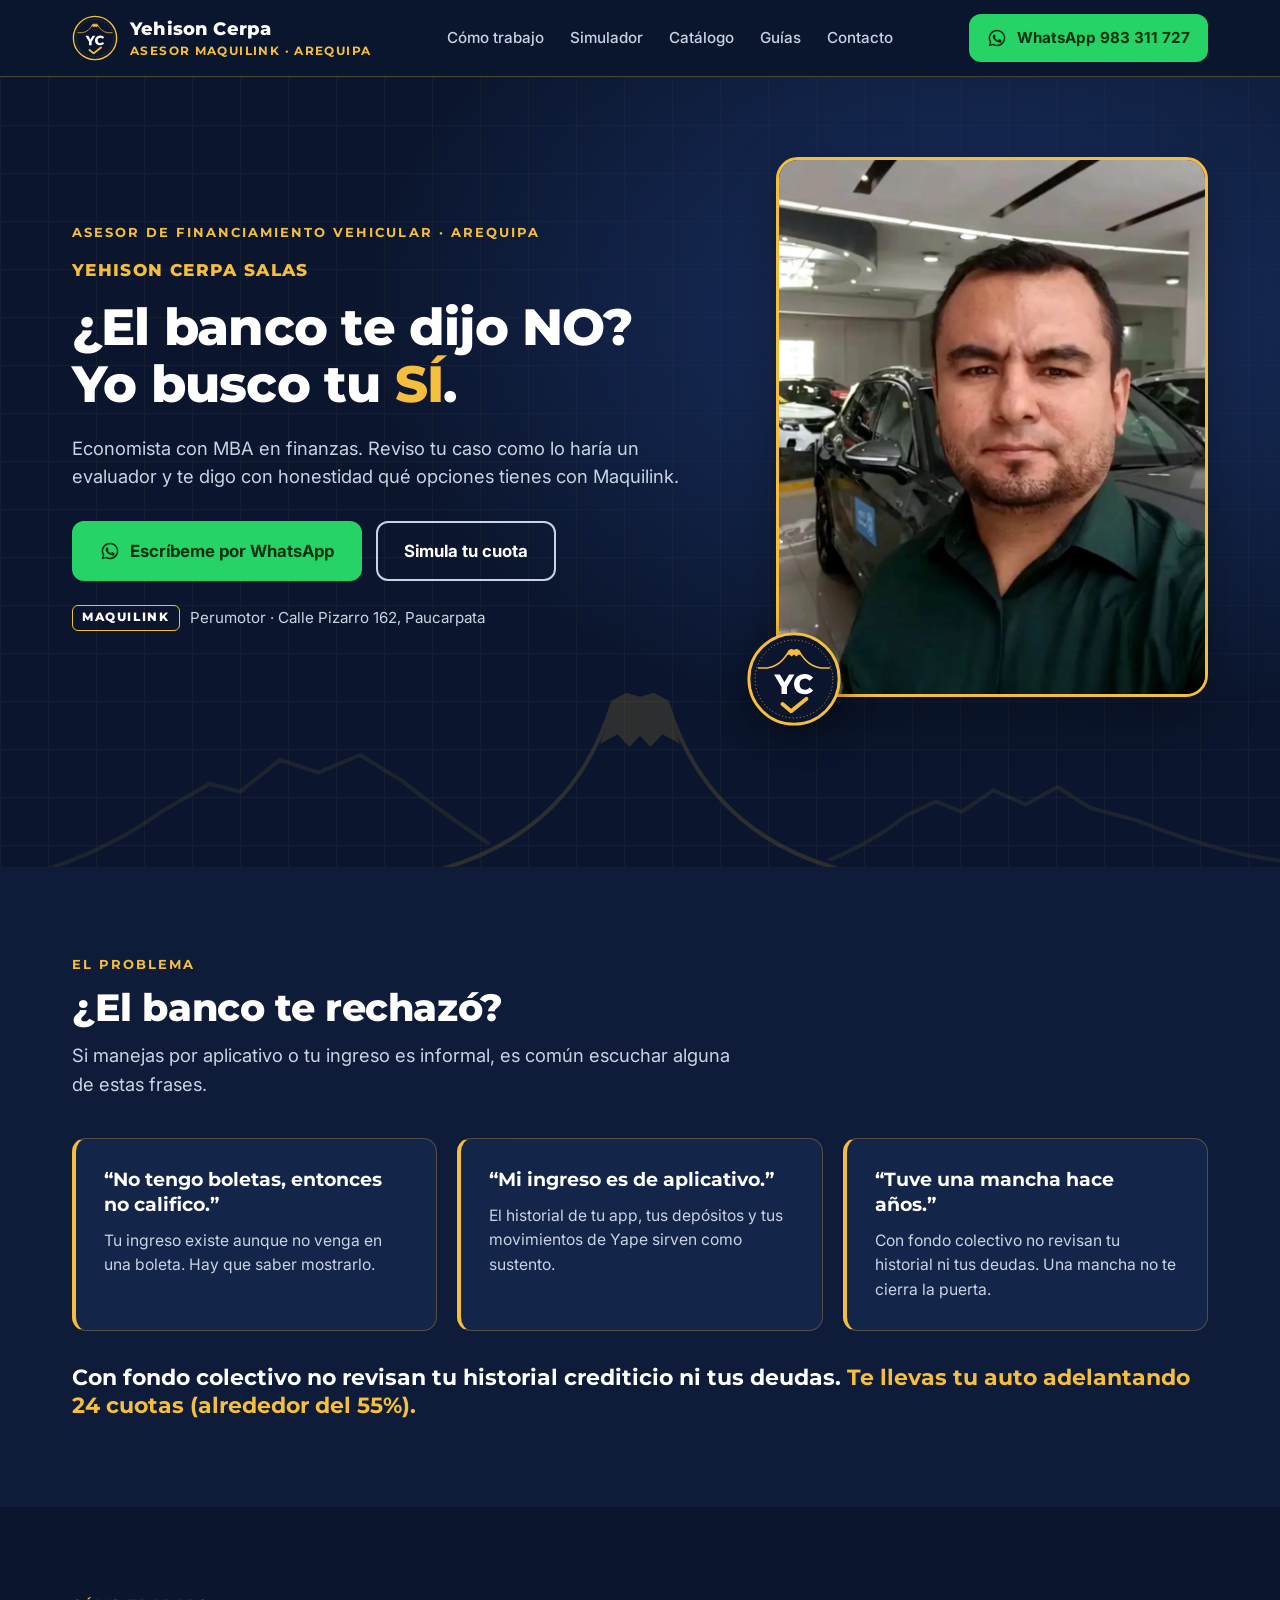
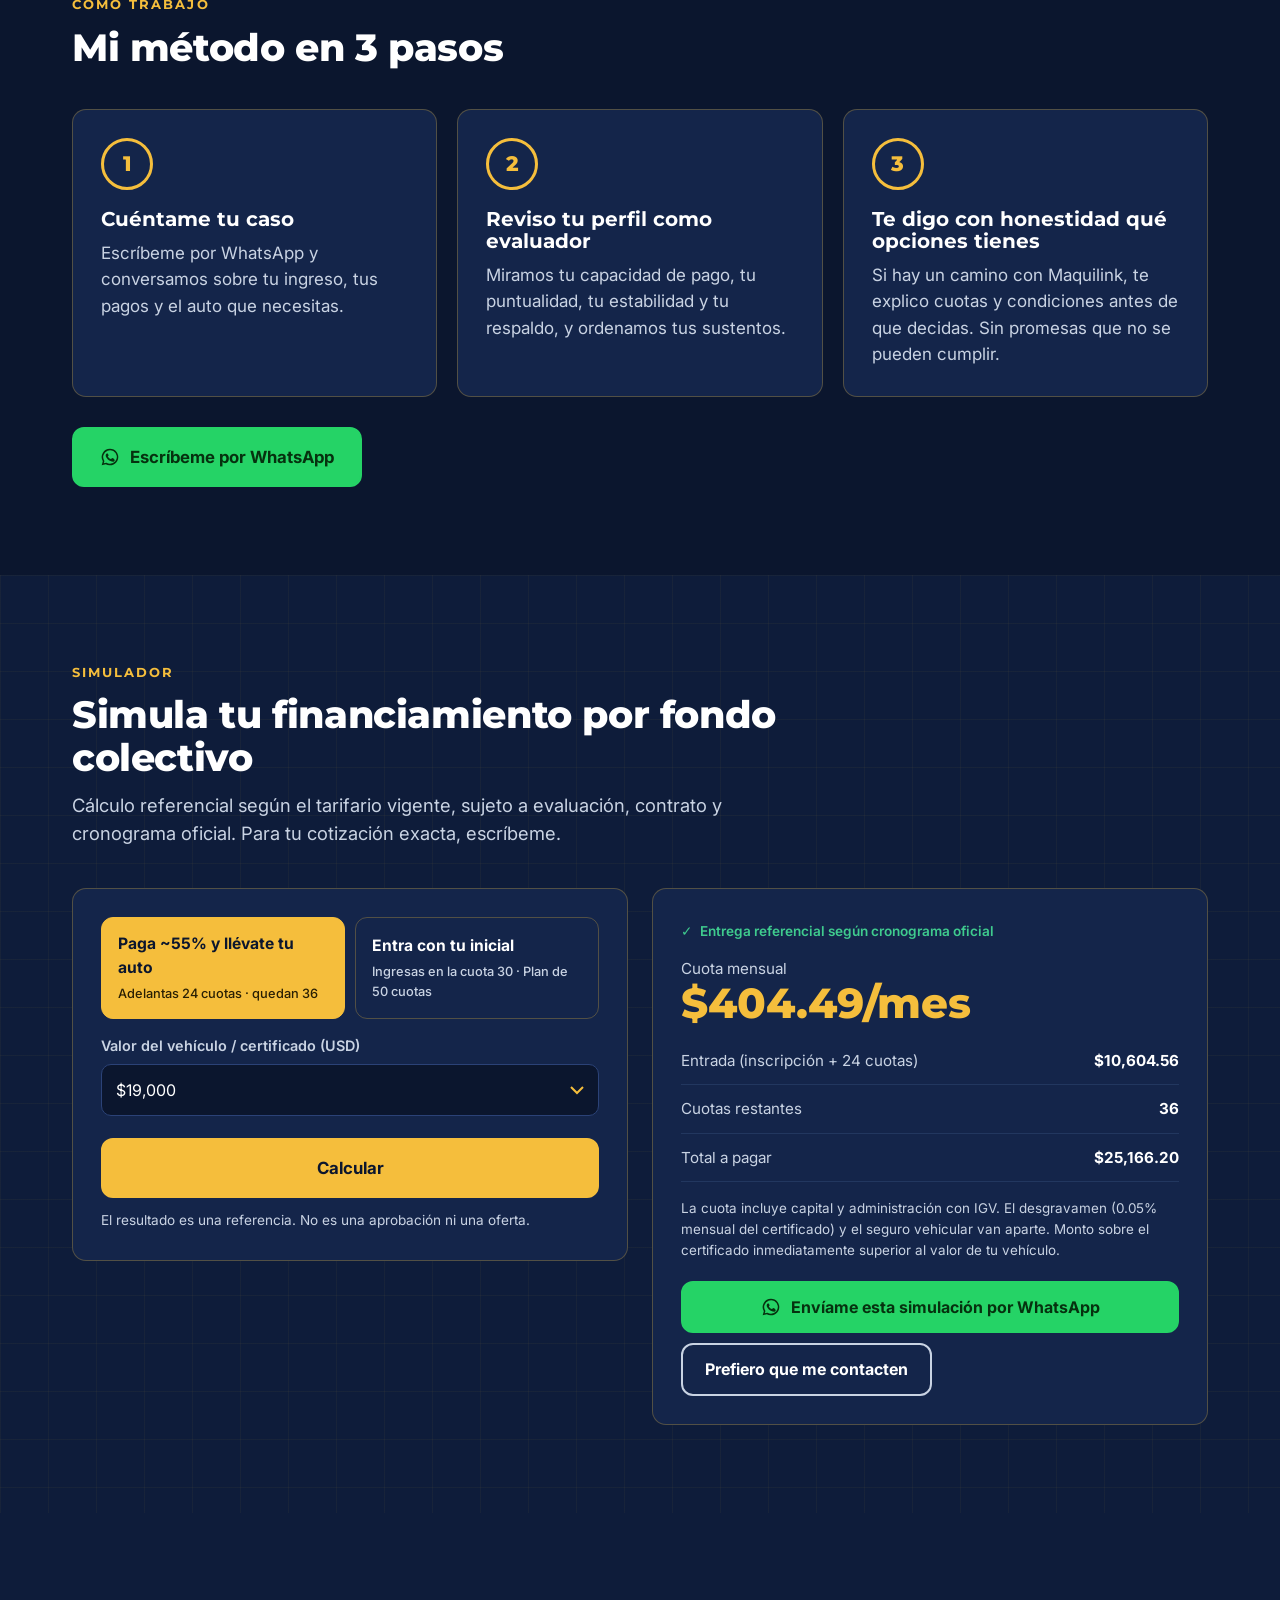
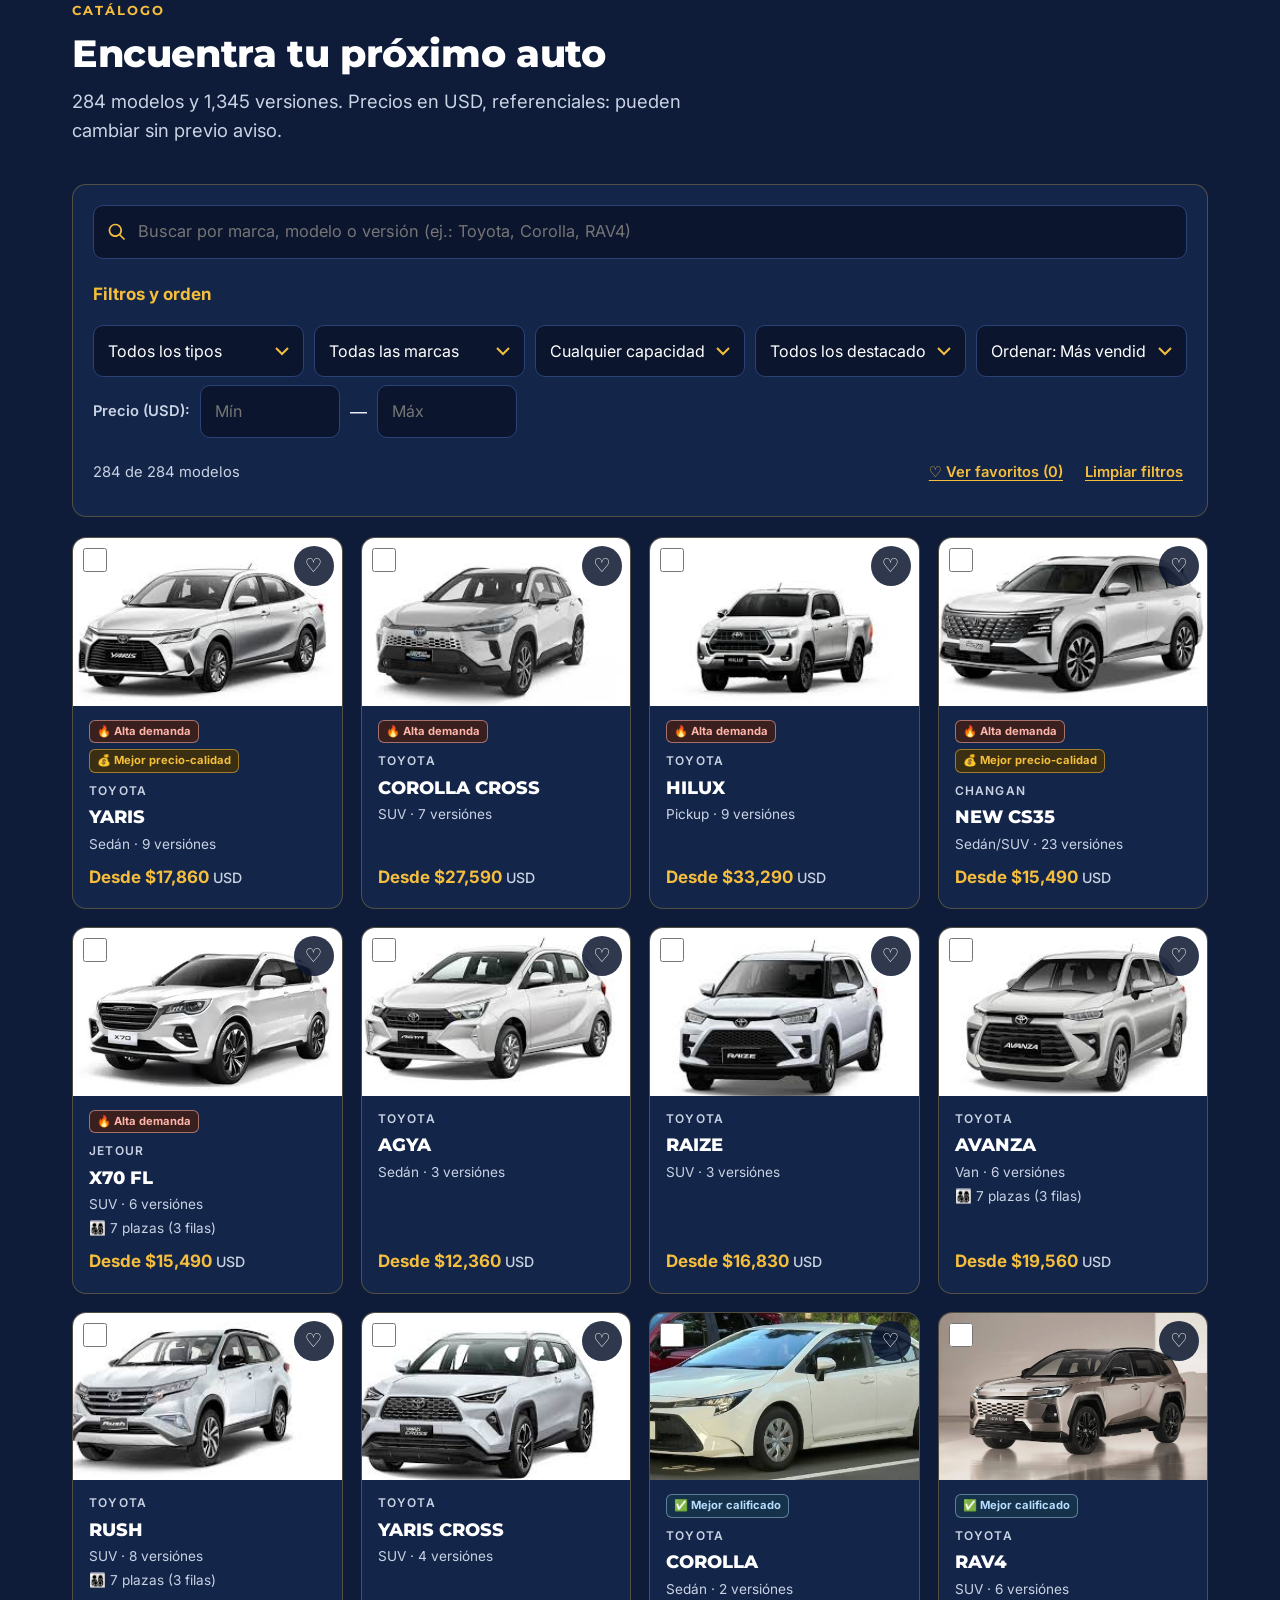
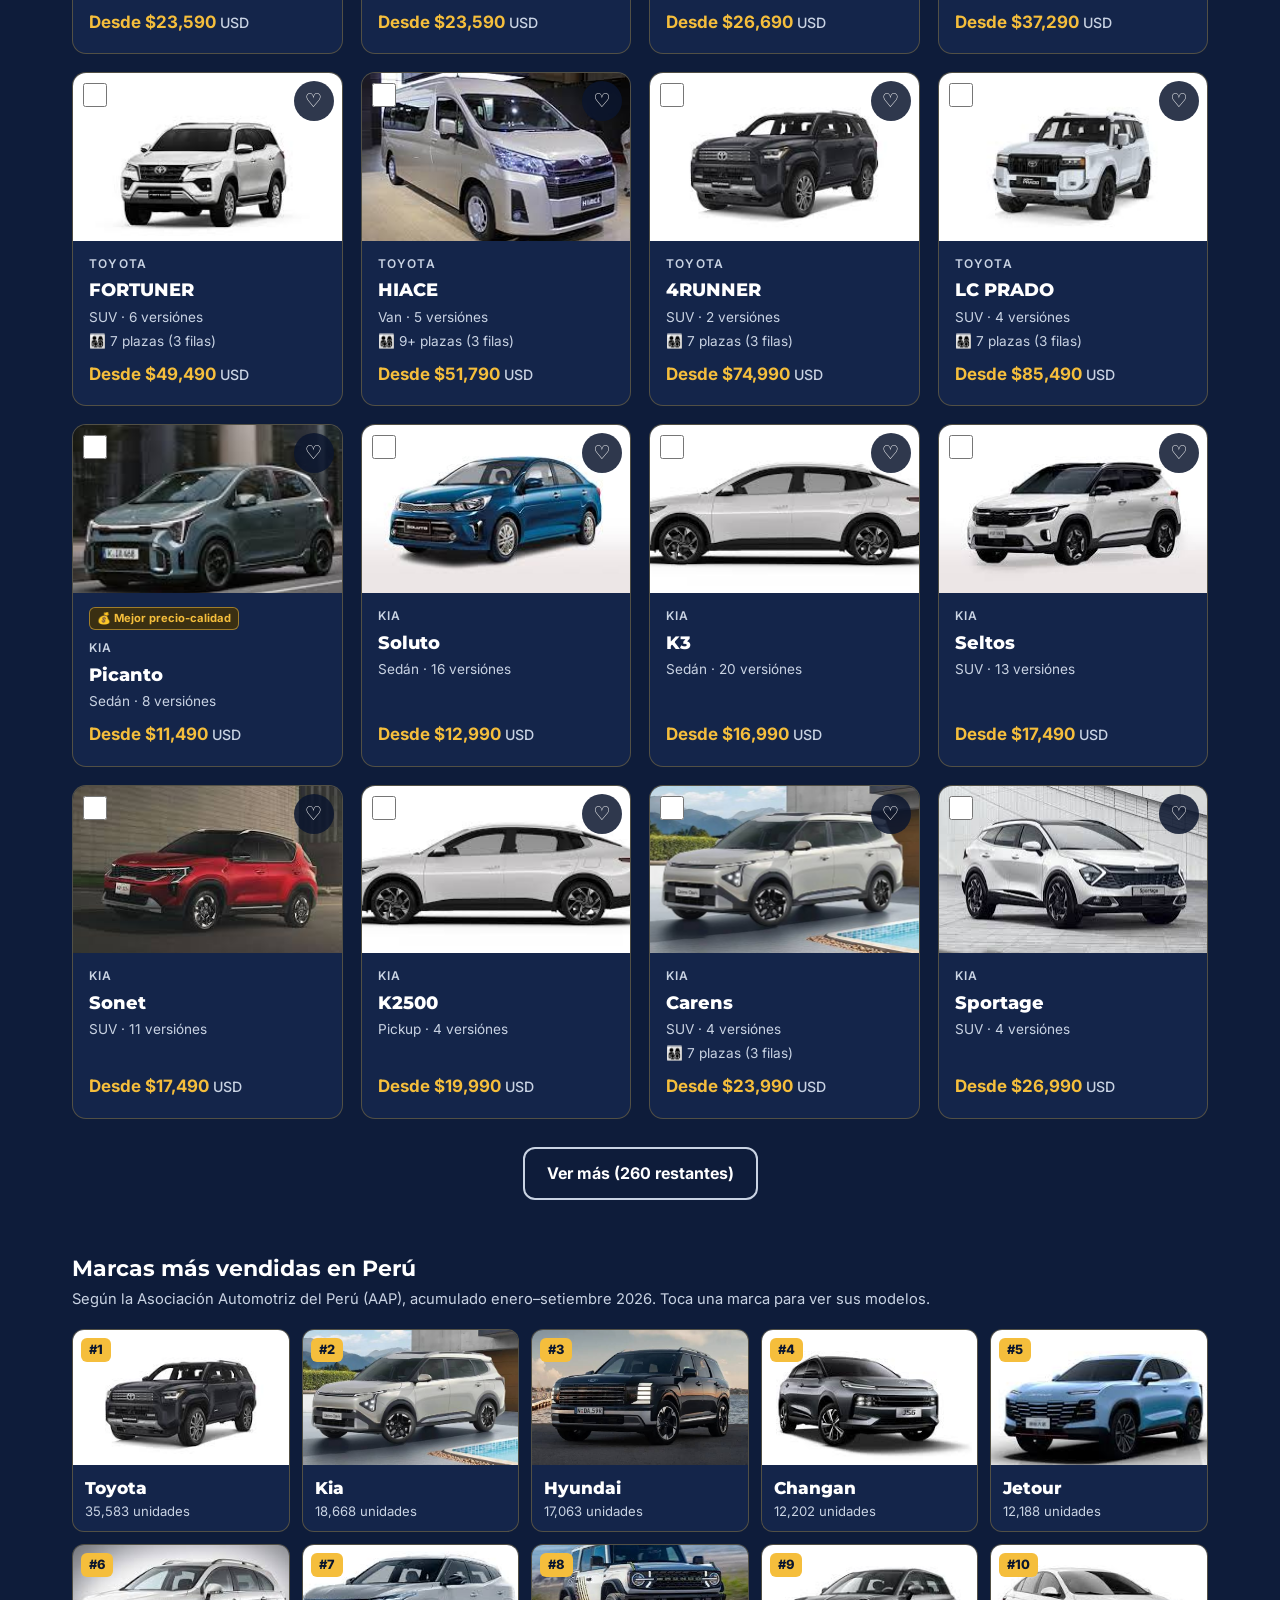
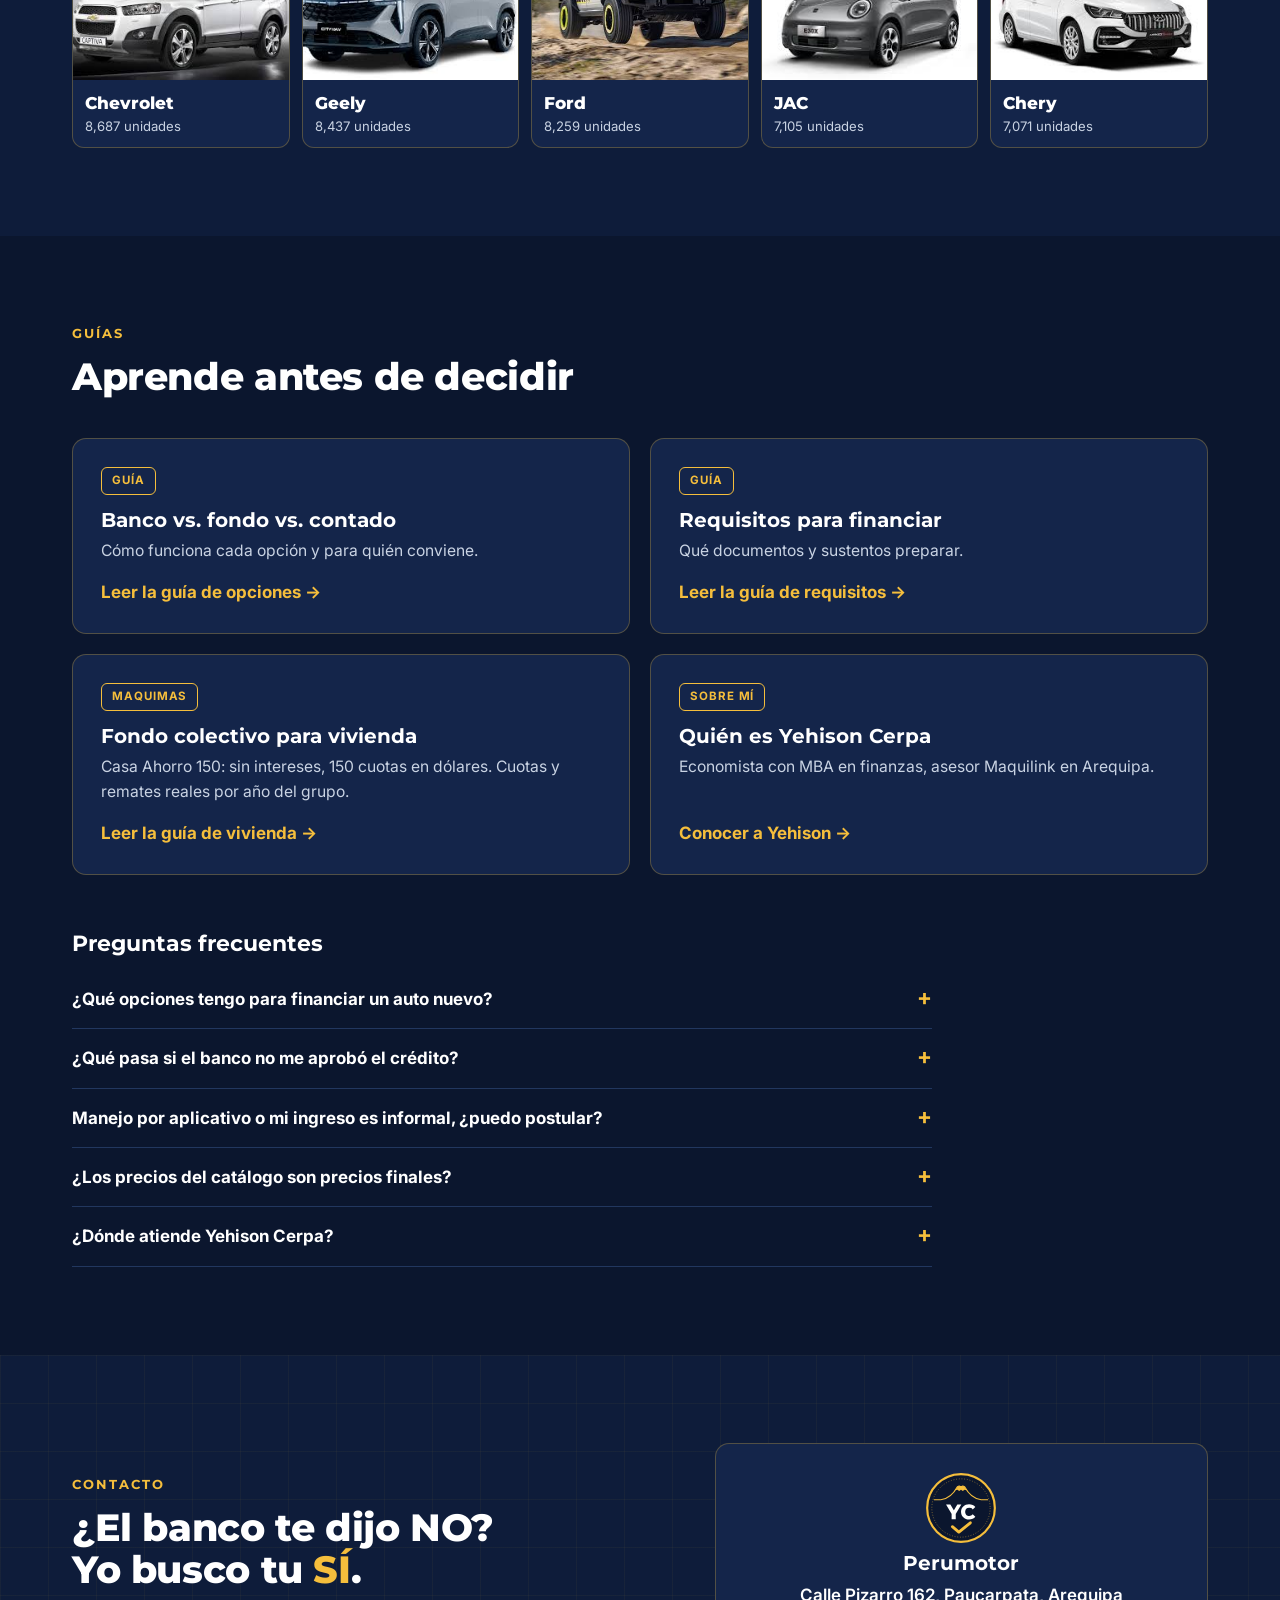
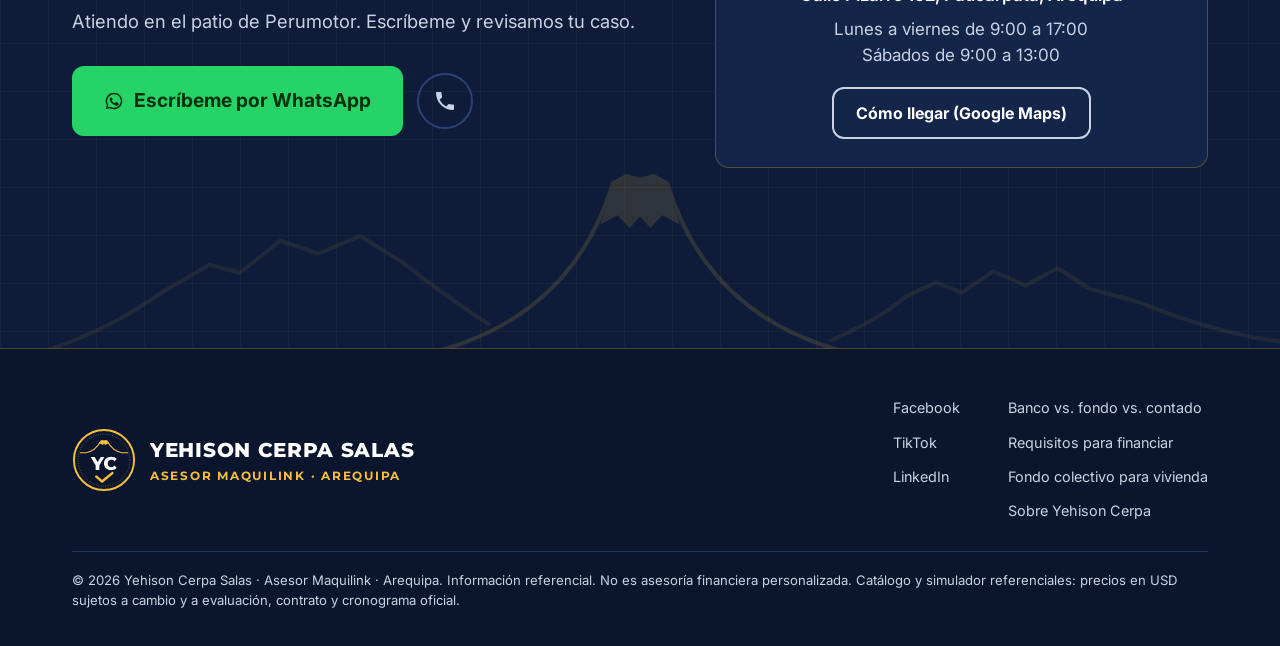
==== commit cbb35238: "Página de vivienda completa: Casa Ahorro 150 con datos reales y SEO/AEO/GEO - Condiciones del díptic" ====
--- a/index.html
+++ b/index.html
@@ -35,7 +35,7 @@
 <link rel="apple-touch-icon" href="apple-touch-icon.png">
 <link rel="preload" href="fonts/montserrat-var-latin.woff2" as="font" type="font/woff2" crossorigin>
 <link rel="preload" href="fonts/inter-var-latin.woff2" as="font" type="font/woff2" crossorigin>
-<link rel="stylesheet" href="css/estilos.css?v=3">
+<link rel="stylesheet" href="css/estilos.css?v=4">
 <script type="application/ld+json">
 {
   "@context": "https://schema.org",
@@ -366,7 +366,7 @@
     <div class="guide-grid">
       <a class="card guide" href="/comparativa-financiamiento-vehicular-arequipa.html"><span class="tag tag-info">Guía</span><h3>Banco vs. fondo vs. contado</h3><p>Cómo funciona cada opción y para quién conviene.</p><span class="more">Leer la guía de opciones <span aria-hidden="true">→</span></span></a>
       <a class="card guide" href="/requisitos-credito-vehicular-arequipa.html"><span class="tag tag-info">Guía</span><h3>Requisitos para financiar</h3><p>Qué documentos y sustentos preparar.</p><span class="more">Leer la guía de requisitos <span aria-hidden="true">→</span></span></a>
-      <a class="card guide" href="/financiamiento-vivienda-fondo-colectivo-arequipa.html"><span class="tag tag-info">Maquimas</span><h3>Fondo colectivo para vivienda</h3><p>Vivienda, terreno o local comercial. La vivienda se asesora con Maquimas.</p><span class="more">Leer la guía de vivienda <span aria-hidden="true">→</span></span></a>
+      <a class="card guide" href="/financiamiento-vivienda-fondo-colectivo-arequipa.html"><span class="tag tag-info">Maquimas</span><h3>Fondo colectivo para vivienda</h3><p>Casa Ahorro 150: sin intereses, 150 cuotas en dólares. Cuotas y remates reales por año del grupo.</p><span class="more">Leer la guía de vivienda <span aria-hidden="true">→</span></span></a>
       <a class="card guide" href="/sobre-yehison-cerpa.html"><span class="tag tag-info">Sobre mí</span><h3>Quién es Yehison Cerpa</h3><p>Economista con MBA en finanzas, asesor Maquilink en Arequipa.</p><span class="more">Conocer a Yehison <span aria-hidden="true">→</span></span></a>
     </div>
 
--- a/css/estilos.css
+++ b/css/estilos.css
@@ -407,3 +407,11 @@
 .btn-wa:hover{background:#3BE07A;border-color:#3BE07A;color:#06310F}
 .btn-wa .ico{width:20px;height:20px}
 .lead-error .btn-wa,.lead-error a.btn-wa{margin-top:10px;color:#06310F}
+
+/* Guías: ruta de navegación y tablas de datos clave */
+.crumbs{font-size:.875rem;color:var(--c-text-2);margin:0 0 14px}
+.crumbs a{color:var(--c-text-2);text-decoration:none}
+.crumbs a:hover{color:var(--c-gold)}
+.article .content-table th[scope="row"]{text-align:left;white-space:nowrap;color:var(--c-text)}
+.article .content-table{width:100%;overflow-x:auto}
+@media (max-width:600px){.article .content-table{display:block}.article .content-table th[scope="row"]{white-space:normal}}
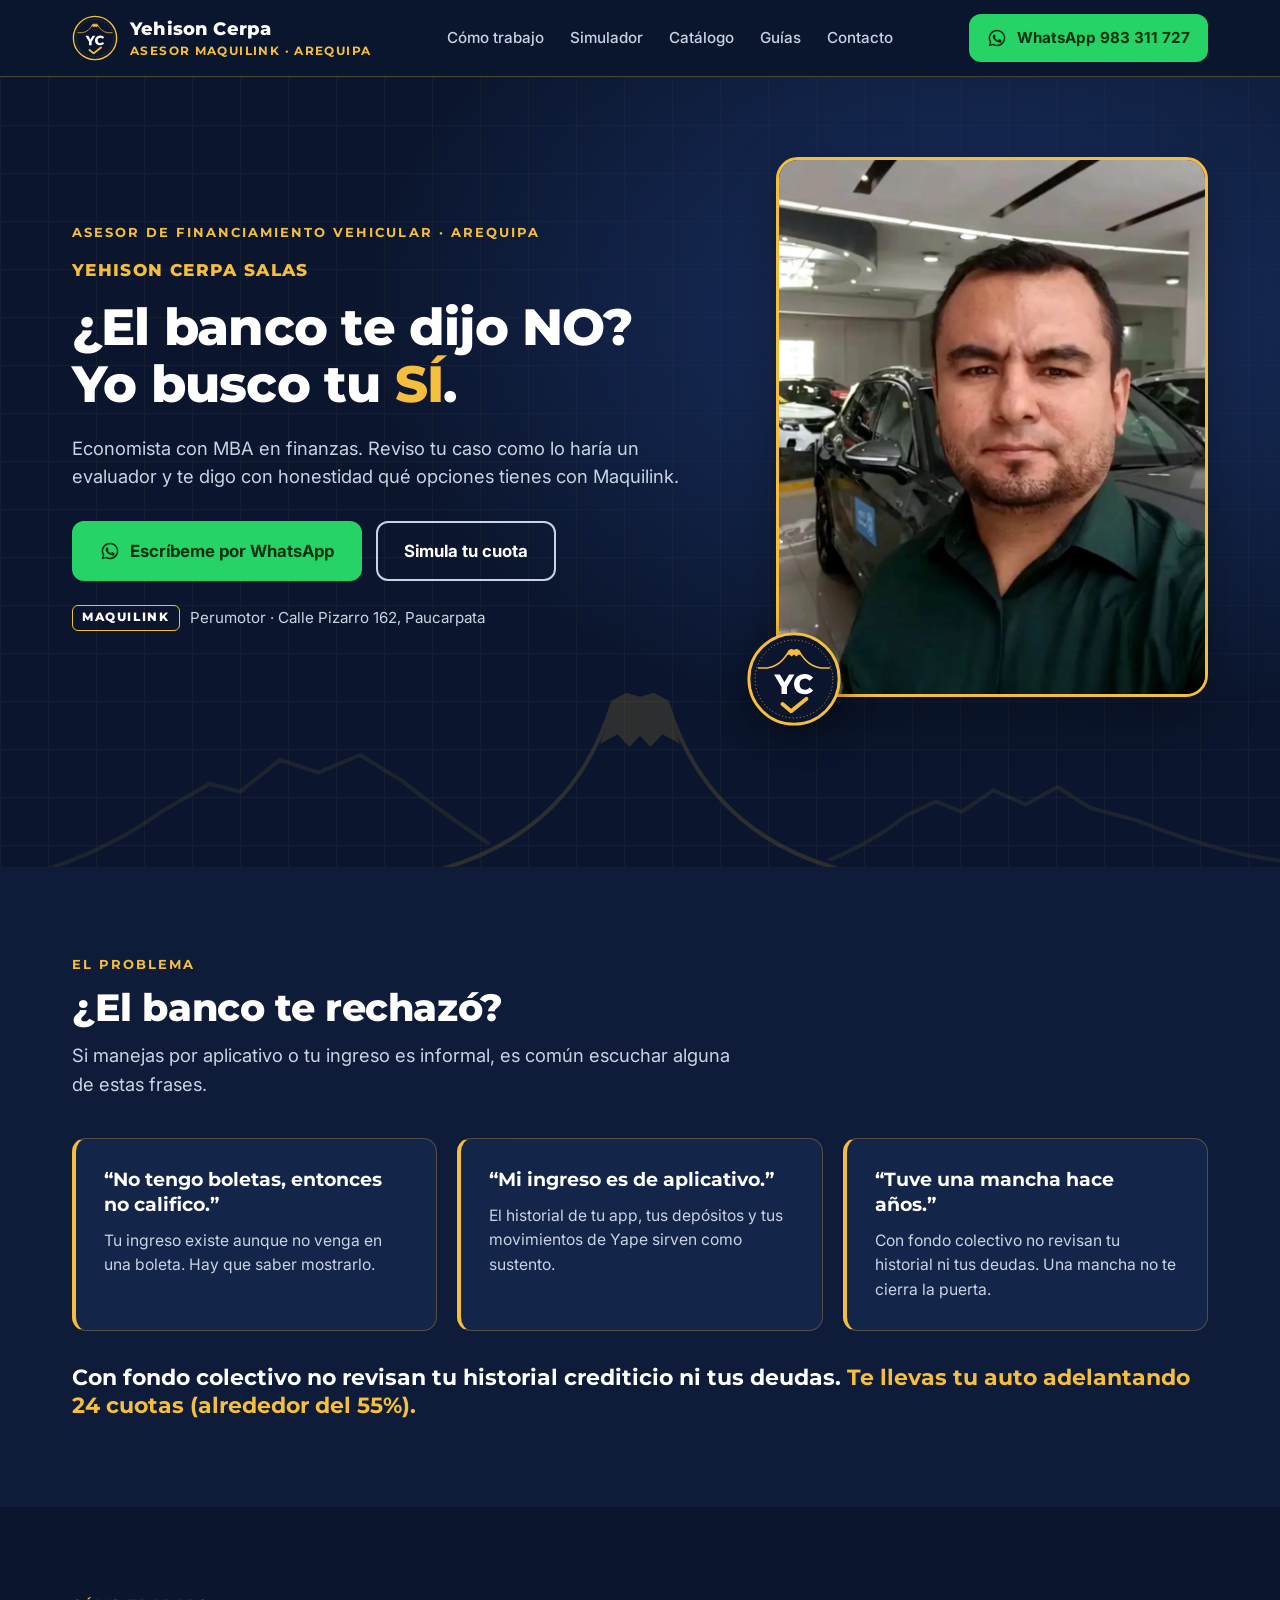
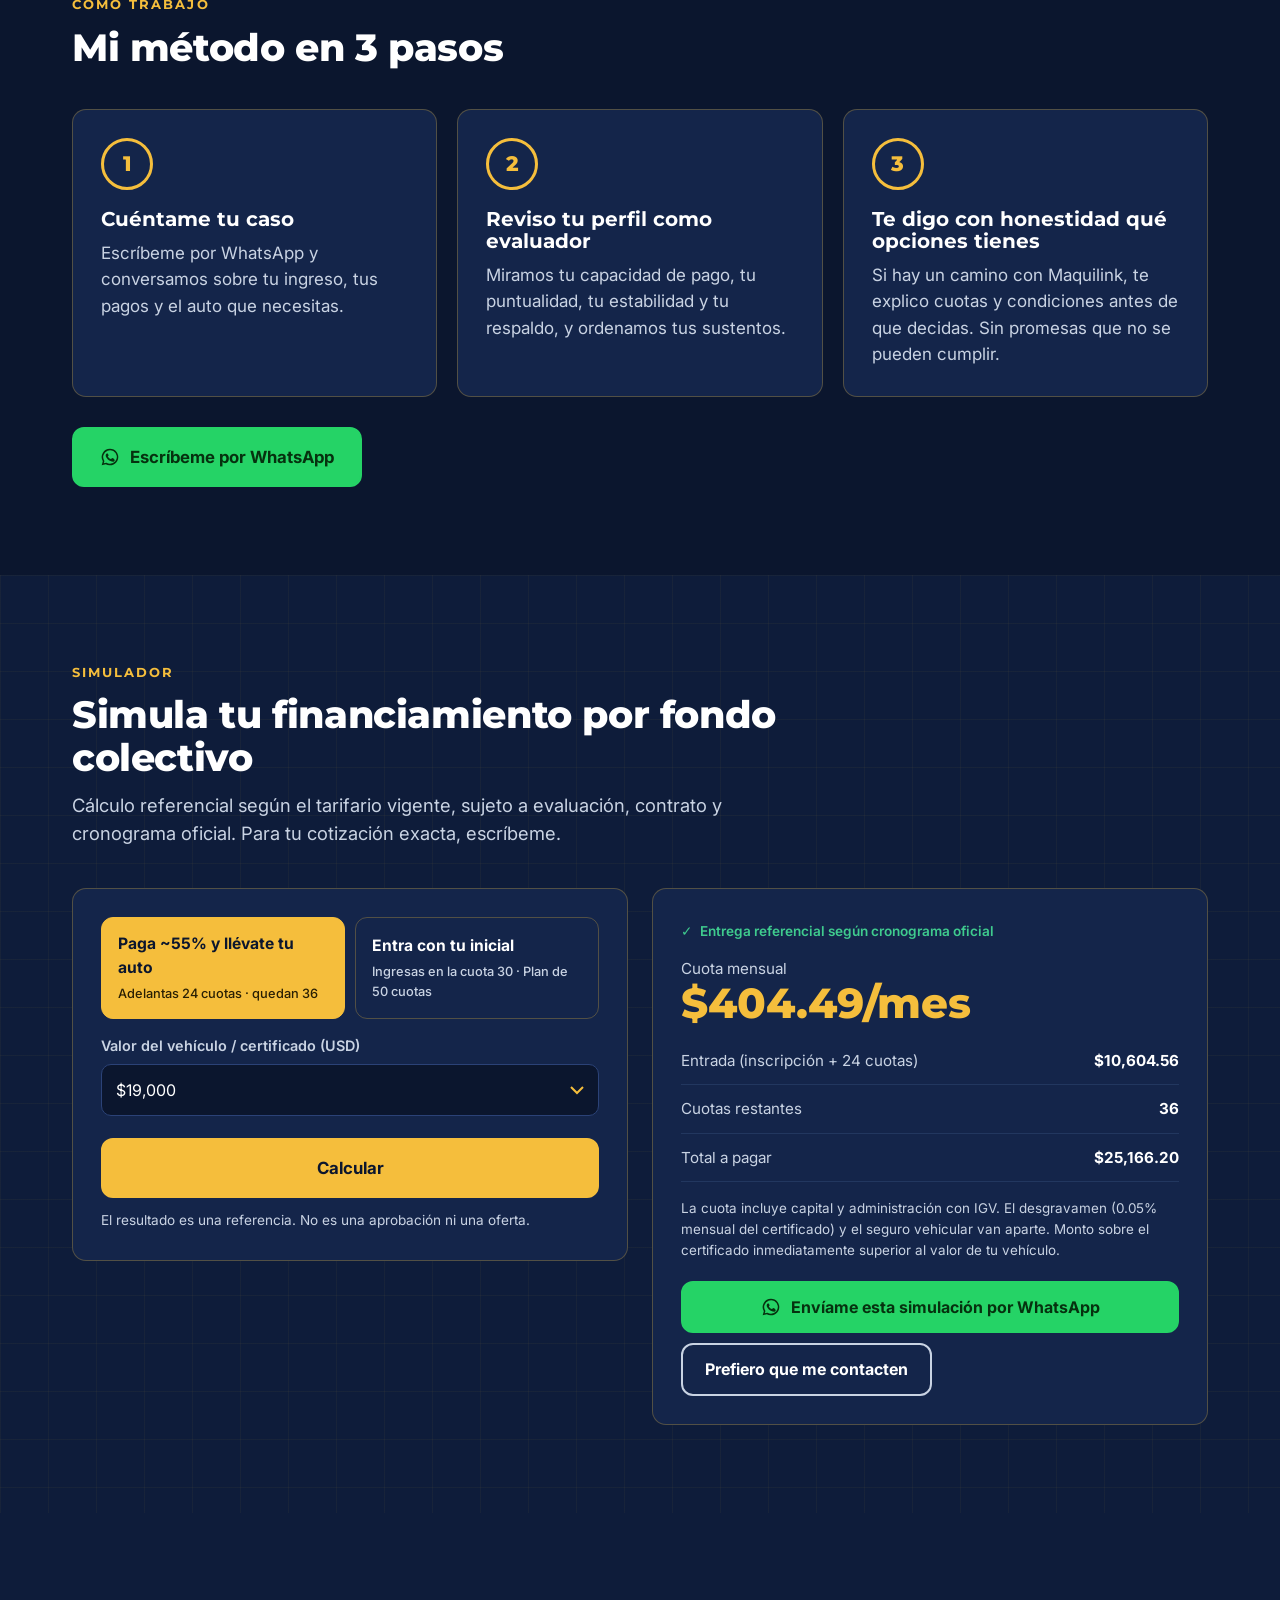
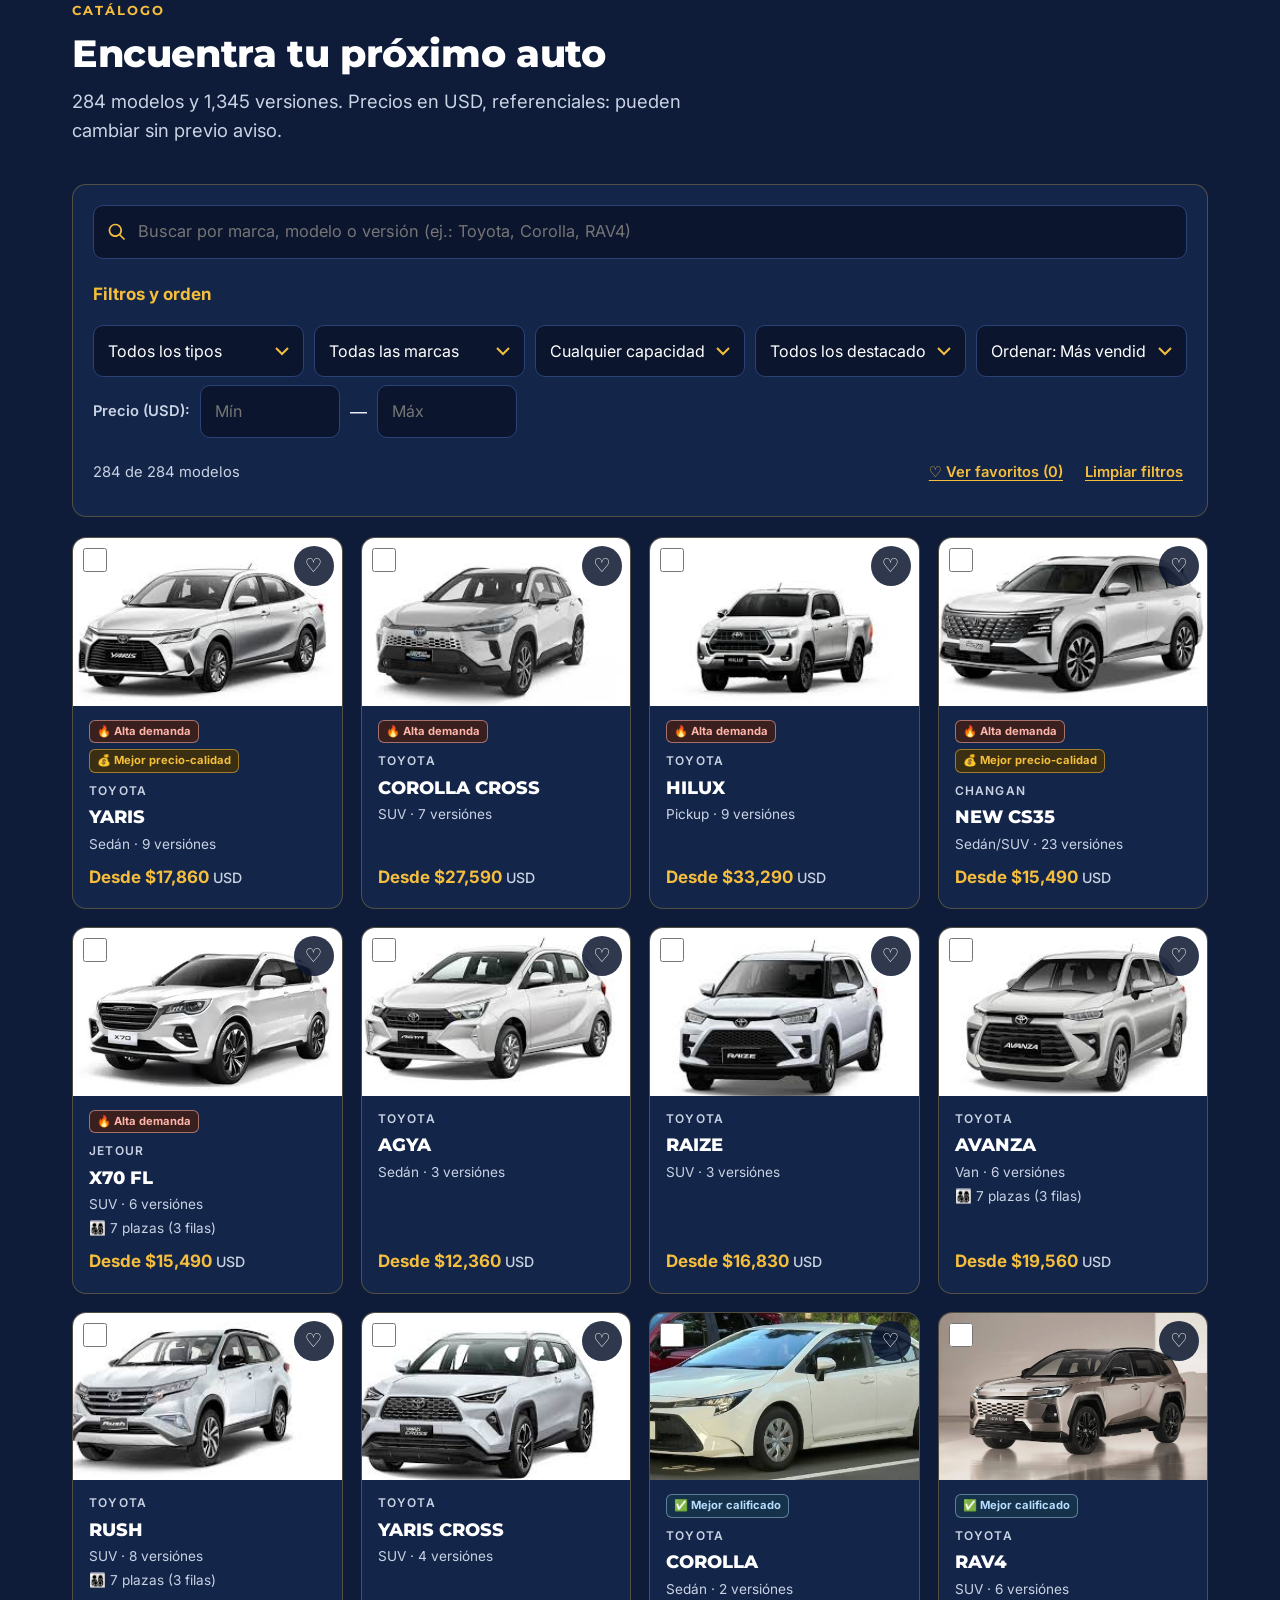
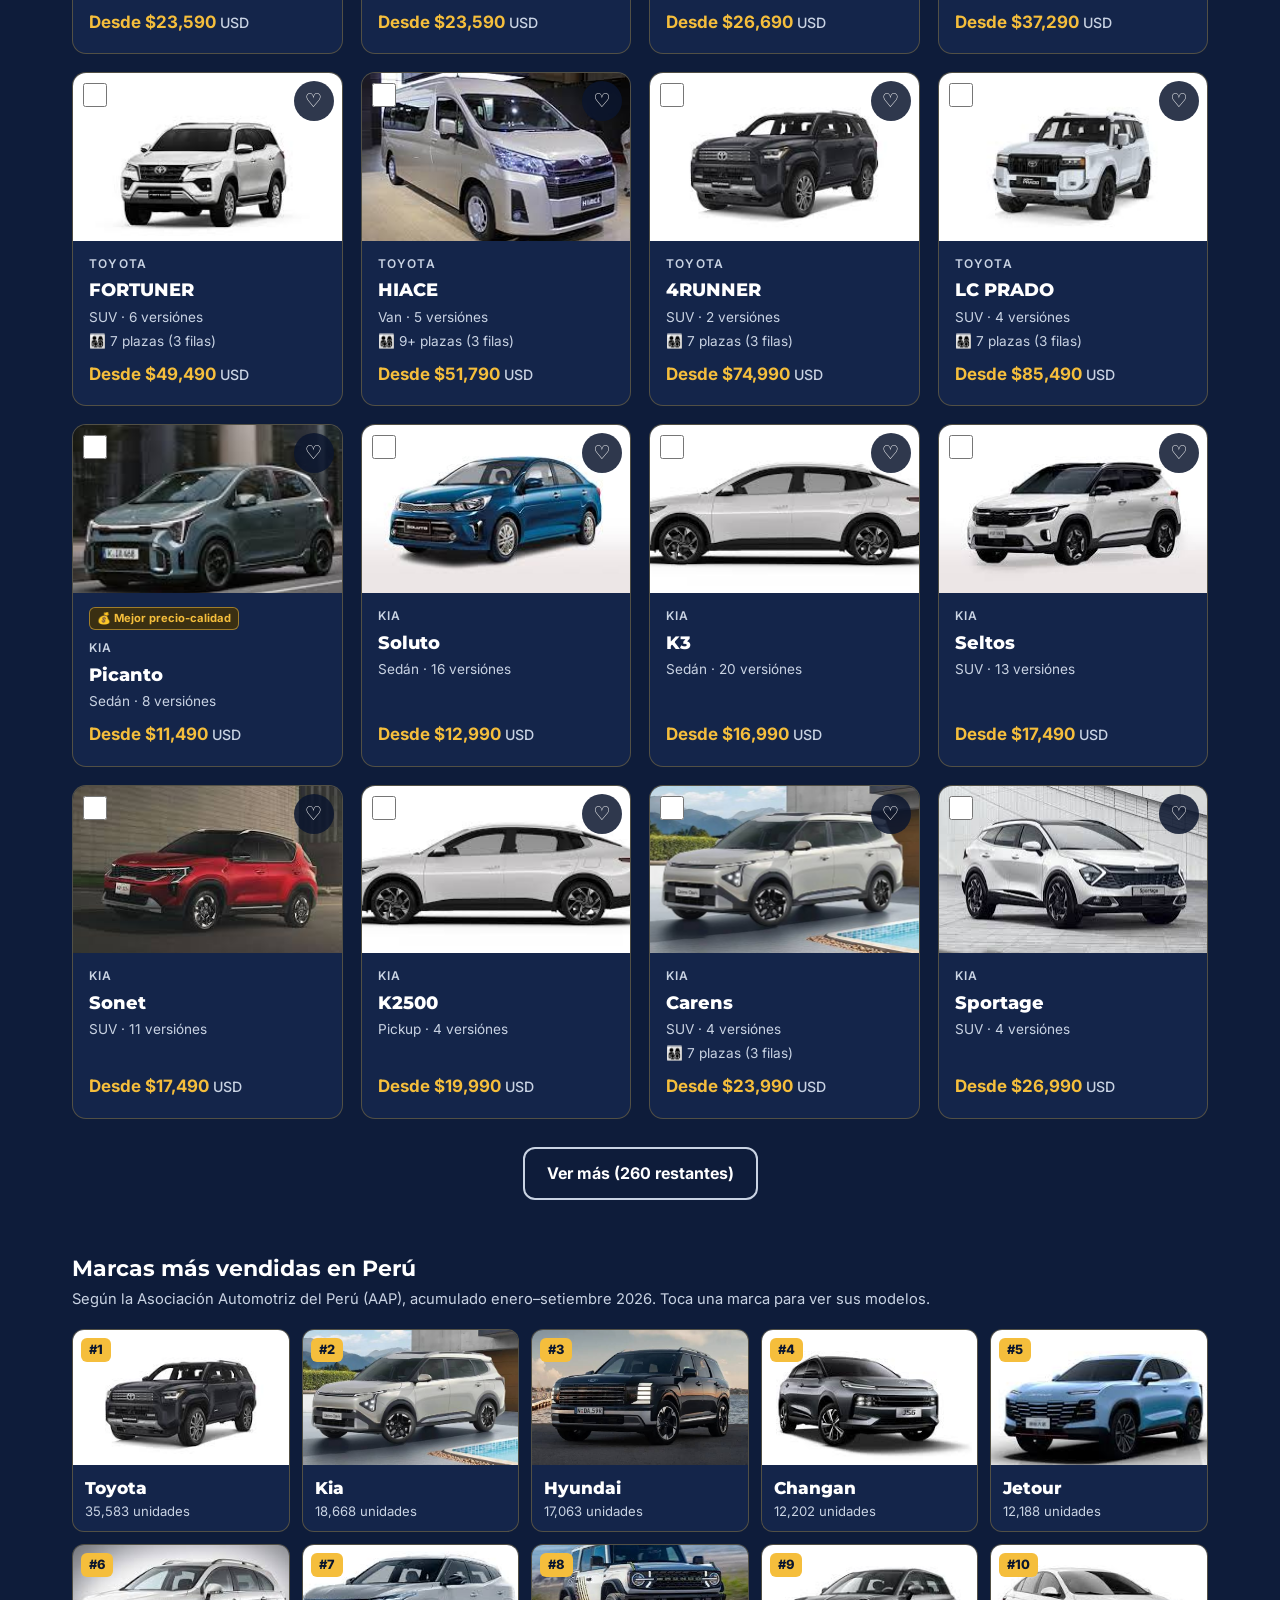
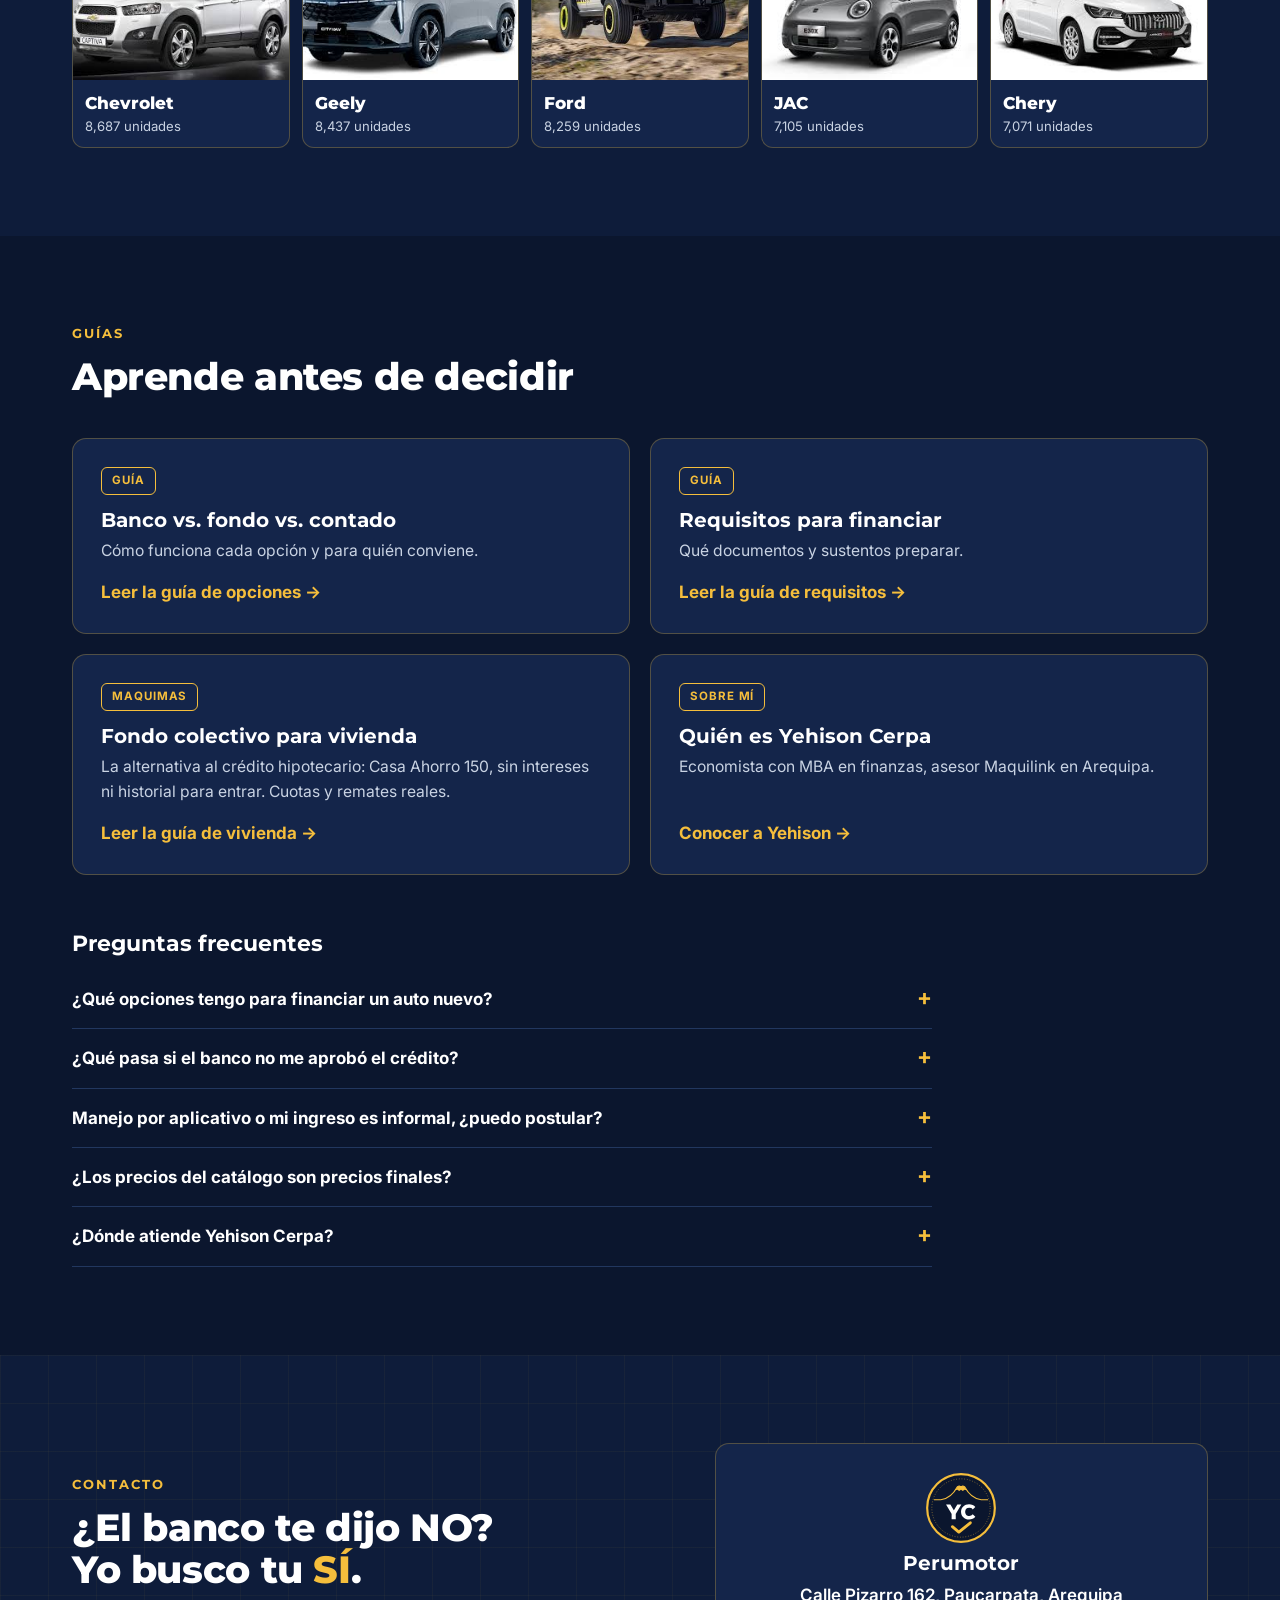
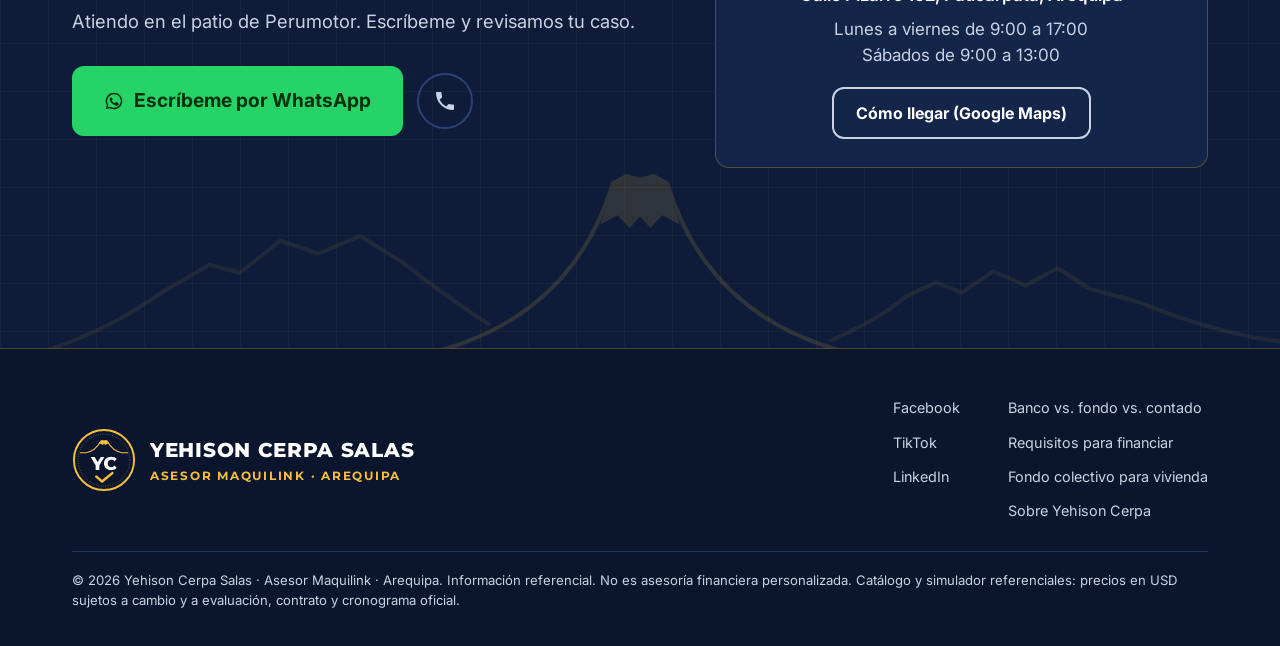
==== commit 7fdd34e8: "Vivienda: optimización para quien busca crédito hipotecario en el sur - Título, descripción, H1 y Op" ====
--- a/index.html
+++ b/index.html
@@ -35,7 +35,7 @@
 <link rel="apple-touch-icon" href="apple-touch-icon.png">
 <link rel="preload" href="fonts/montserrat-var-latin.woff2" as="font" type="font/woff2" crossorigin>
 <link rel="preload" href="fonts/inter-var-latin.woff2" as="font" type="font/woff2" crossorigin>
-<link rel="stylesheet" href="css/estilos.css?v=4">
+<link rel="stylesheet" href="css/estilos.css?v=5">
 <script type="application/ld+json">
 {
   "@context": "https://schema.org",
@@ -366,7 +366,7 @@
     <div class="guide-grid">
       <a class="card guide" href="/comparativa-financiamiento-vehicular-arequipa.html"><span class="tag tag-info">Guía</span><h3>Banco vs. fondo vs. contado</h3><p>Cómo funciona cada opción y para quién conviene.</p><span class="more">Leer la guía de opciones <span aria-hidden="true">→</span></span></a>
       <a class="card guide" href="/requisitos-credito-vehicular-arequipa.html"><span class="tag tag-info">Guía</span><h3>Requisitos para financiar</h3><p>Qué documentos y sustentos preparar.</p><span class="more">Leer la guía de requisitos <span aria-hidden="true">→</span></span></a>
-      <a class="card guide" href="/financiamiento-vivienda-fondo-colectivo-arequipa.html"><span class="tag tag-info">Maquimas</span><h3>Fondo colectivo para vivienda</h3><p>Casa Ahorro 150: sin intereses, 150 cuotas en dólares. Cuotas y remates reales por año del grupo.</p><span class="more">Leer la guía de vivienda <span aria-hidden="true">→</span></span></a>
+      <a class="card guide" href="/financiamiento-vivienda-fondo-colectivo-arequipa.html"><span class="tag tag-info">Maquimas</span><h3>Fondo colectivo para vivienda</h3><p>La alternativa al crédito hipotecario: Casa Ahorro 150, sin intereses ni historial para entrar. Cuotas y remates reales.</p><span class="more">Leer la guía de vivienda <span aria-hidden="true">→</span></span></a>
       <a class="card guide" href="/sobre-yehison-cerpa.html"><span class="tag tag-info">Sobre mí</span><h3>Quién es Yehison Cerpa</h3><p>Economista con MBA en finanzas, asesor Maquilink en Arequipa.</p><span class="more">Conocer a Yehison <span aria-hidden="true">→</span></span></a>
     </div>
 
--- a/css/estilos.css
+++ b/css/estilos.css
@@ -415,3 +415,5 @@
 .article .content-table th[scope="row"]{text-align:left;white-space:nowrap;color:var(--c-text)}
 .article .content-table{width:100%;overflow-x:auto}
 @media (max-width:600px){.article .content-table{display:block}.article .content-table th[scope="row"]{white-space:normal}}
+.article .toc{background:var(--c-bg-2,rgba(255,255,255,.04));border:1px solid var(--c-line);border-radius:12px;padding:12px 16px;margin:0 0 8px}
+.article .toc p{margin:0;font-size:.9rem;line-height:1.8}
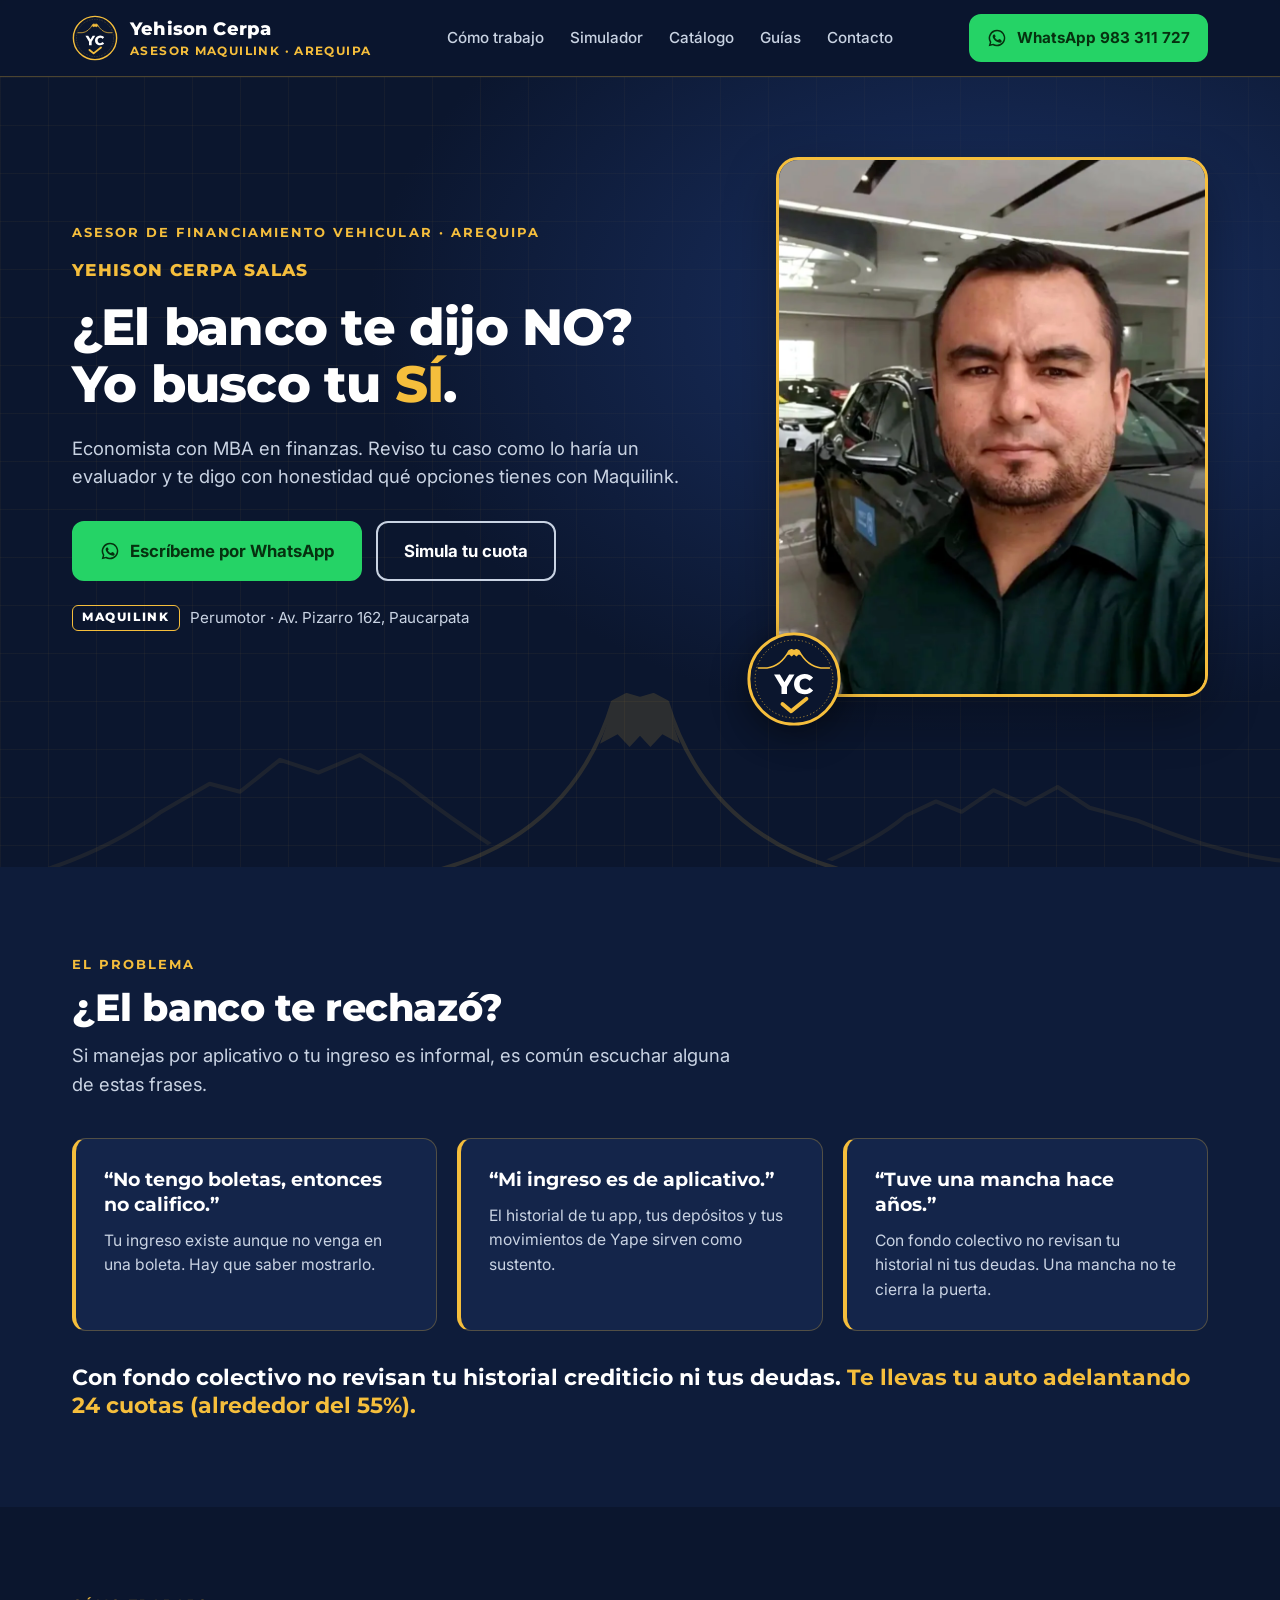
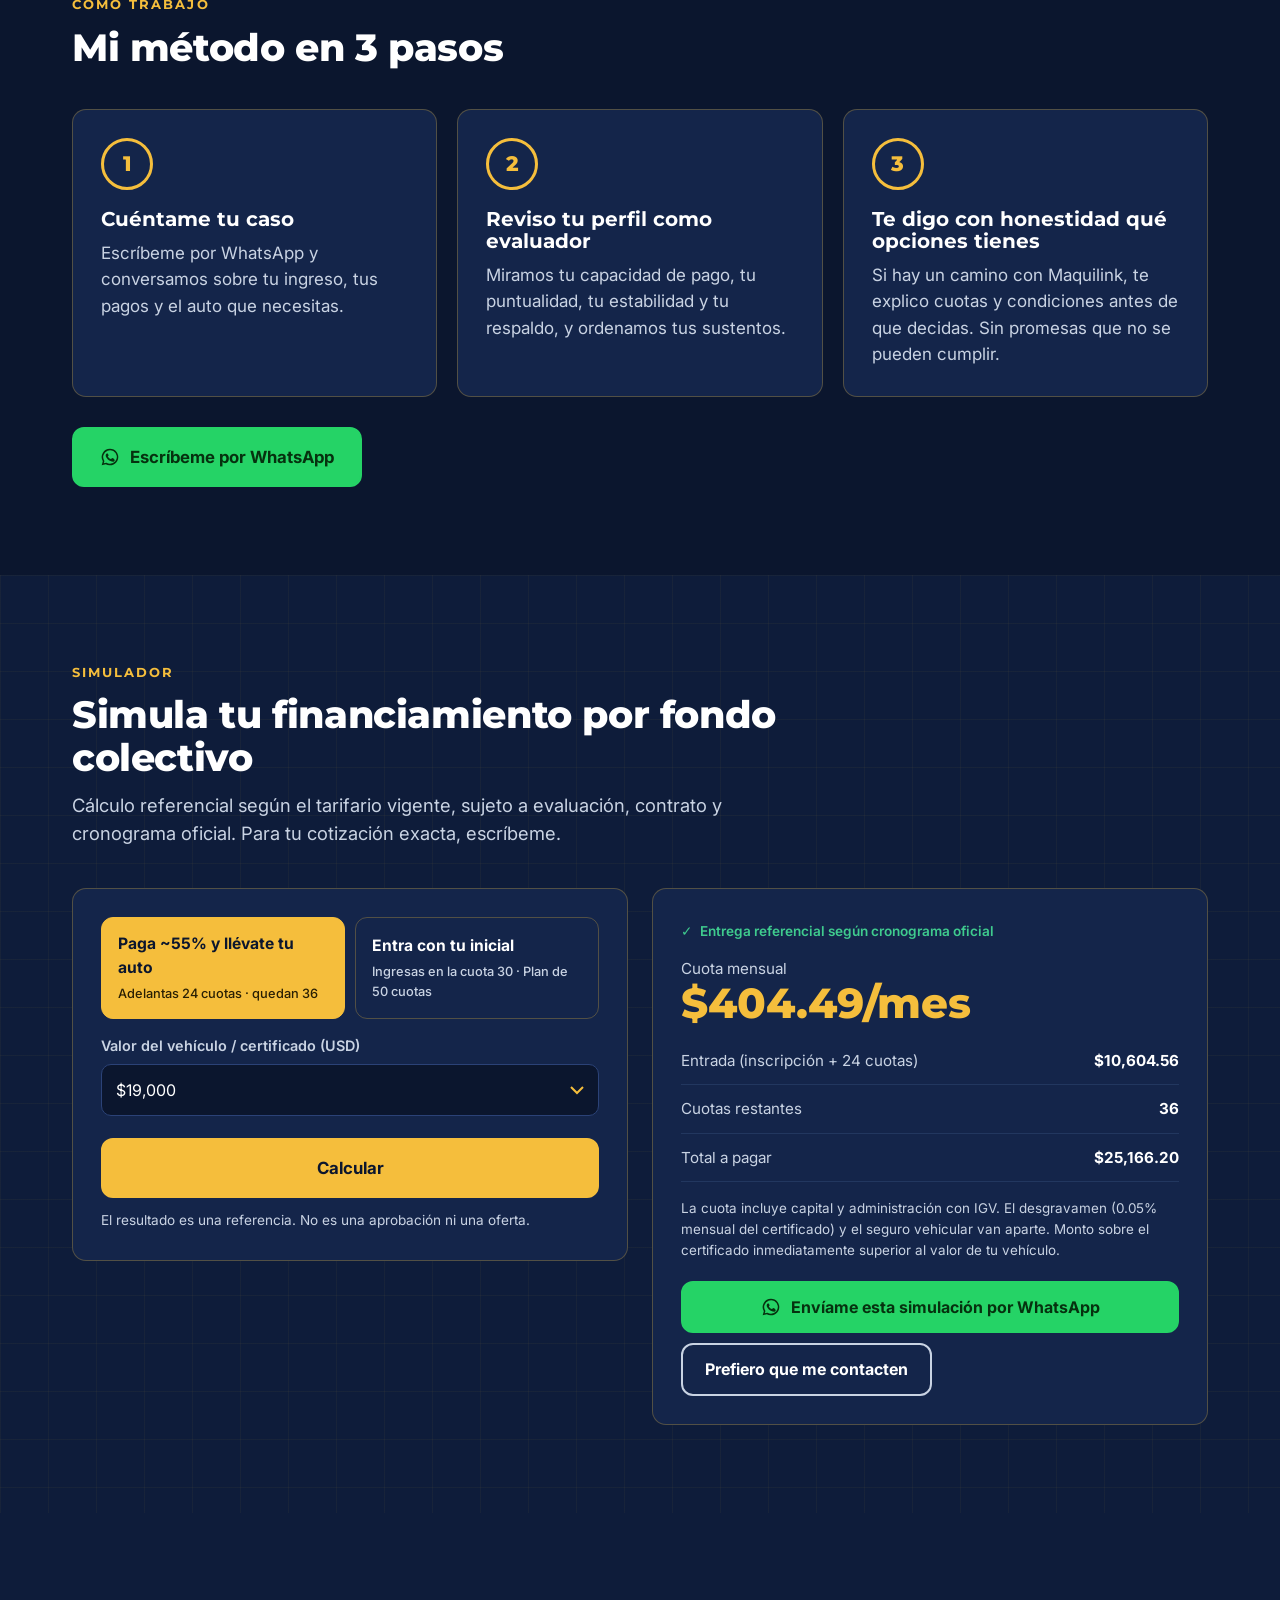
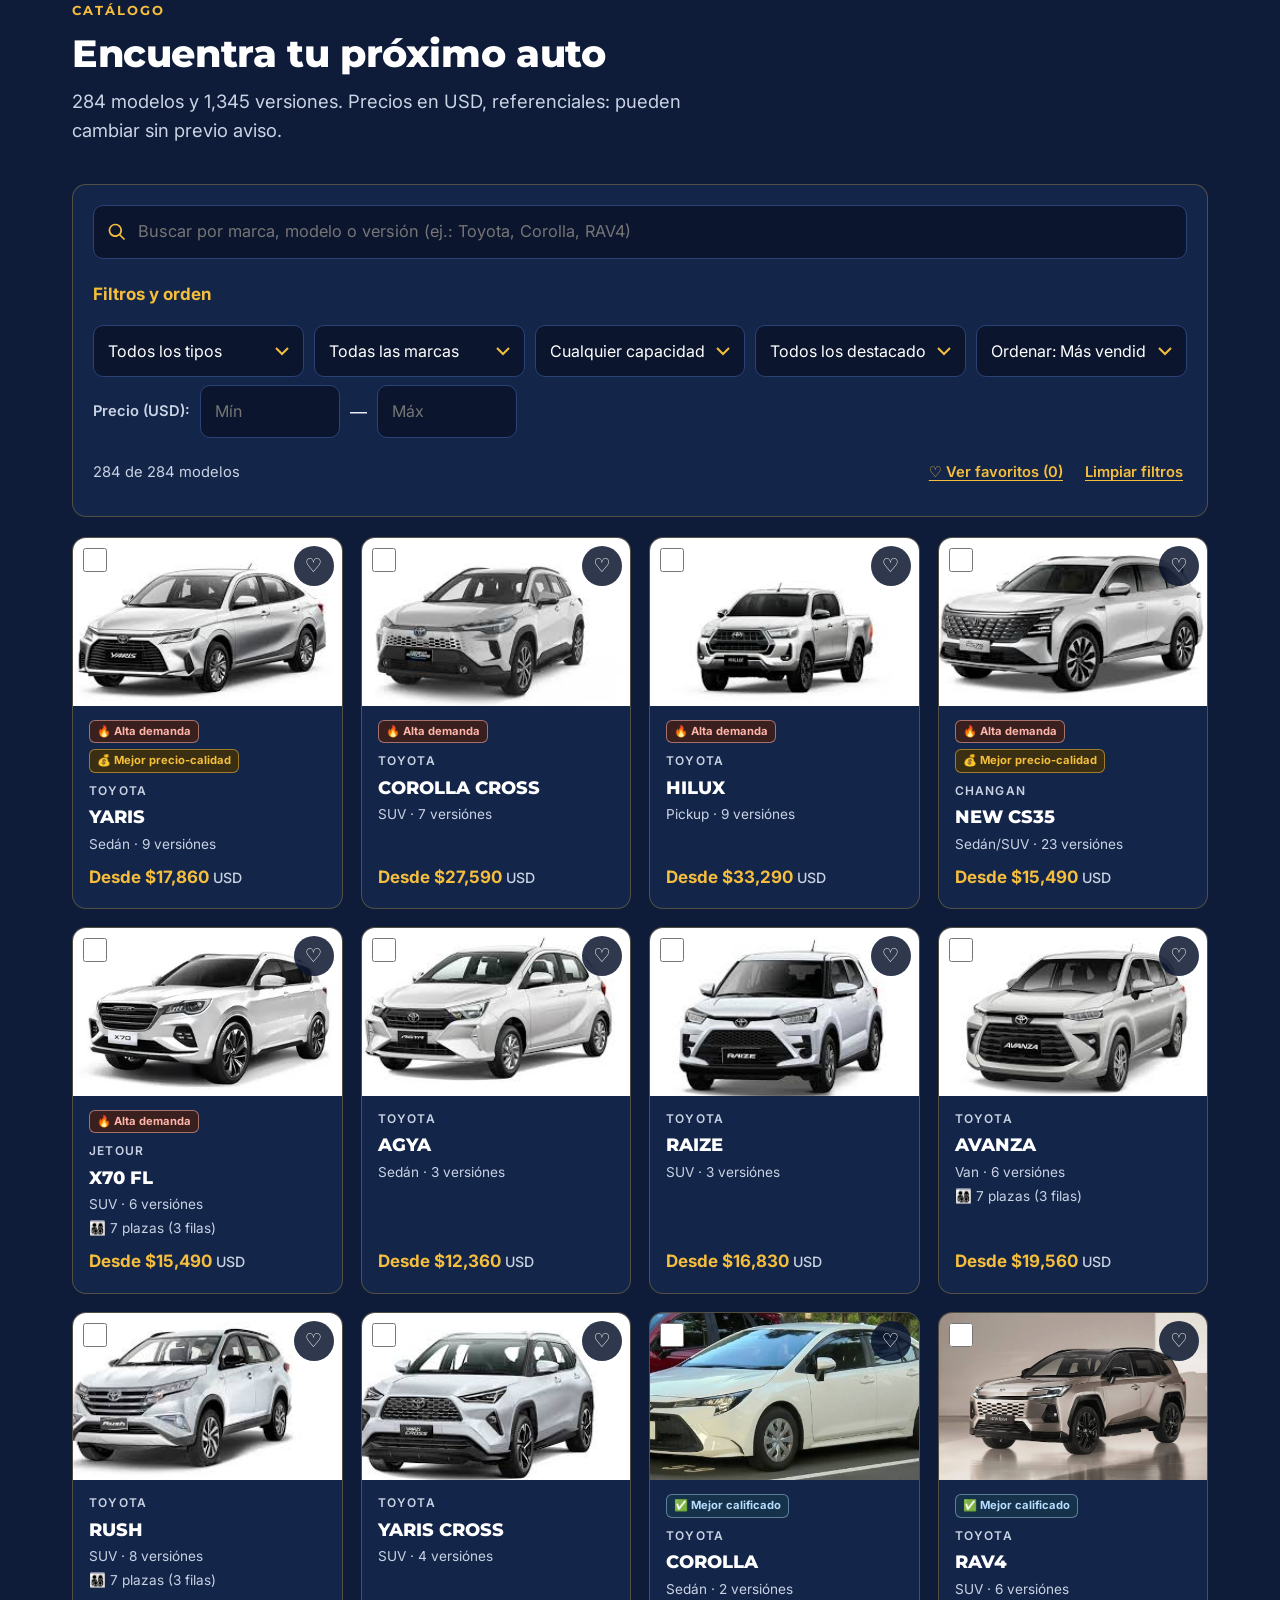
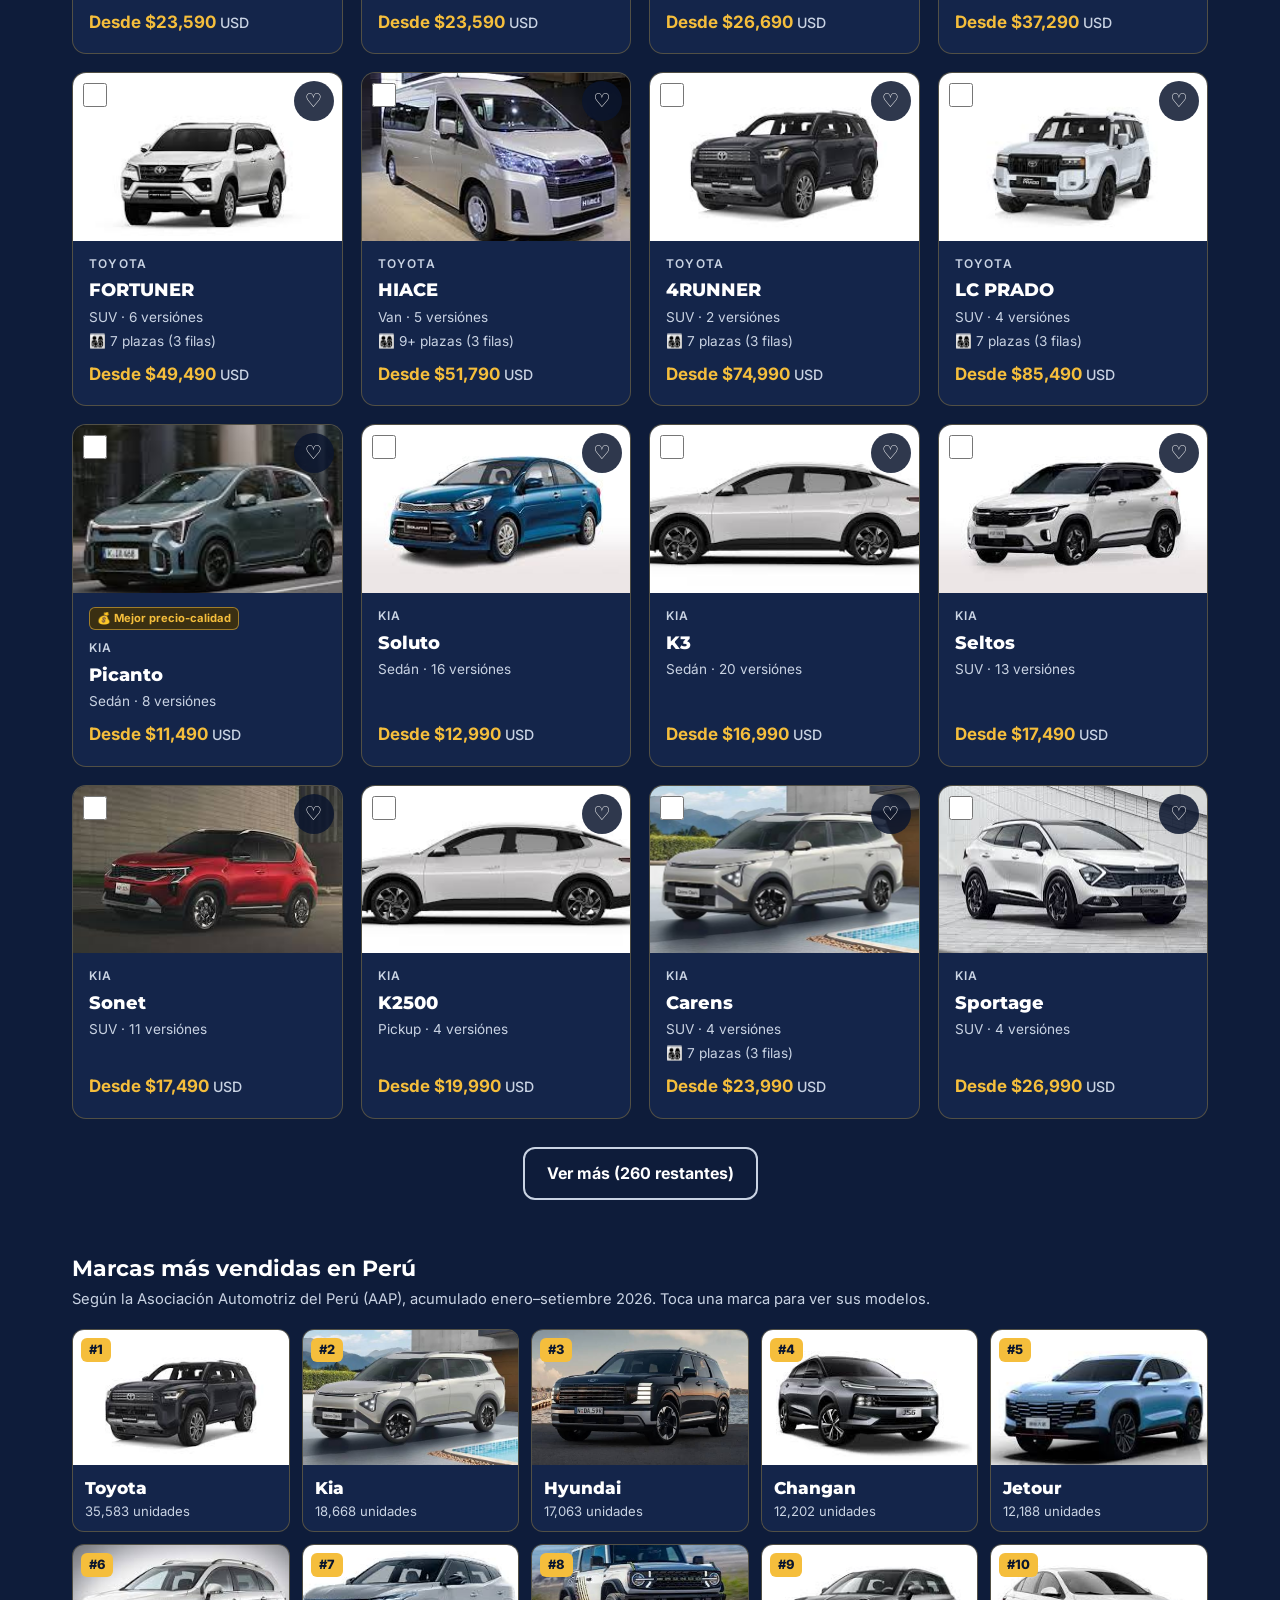
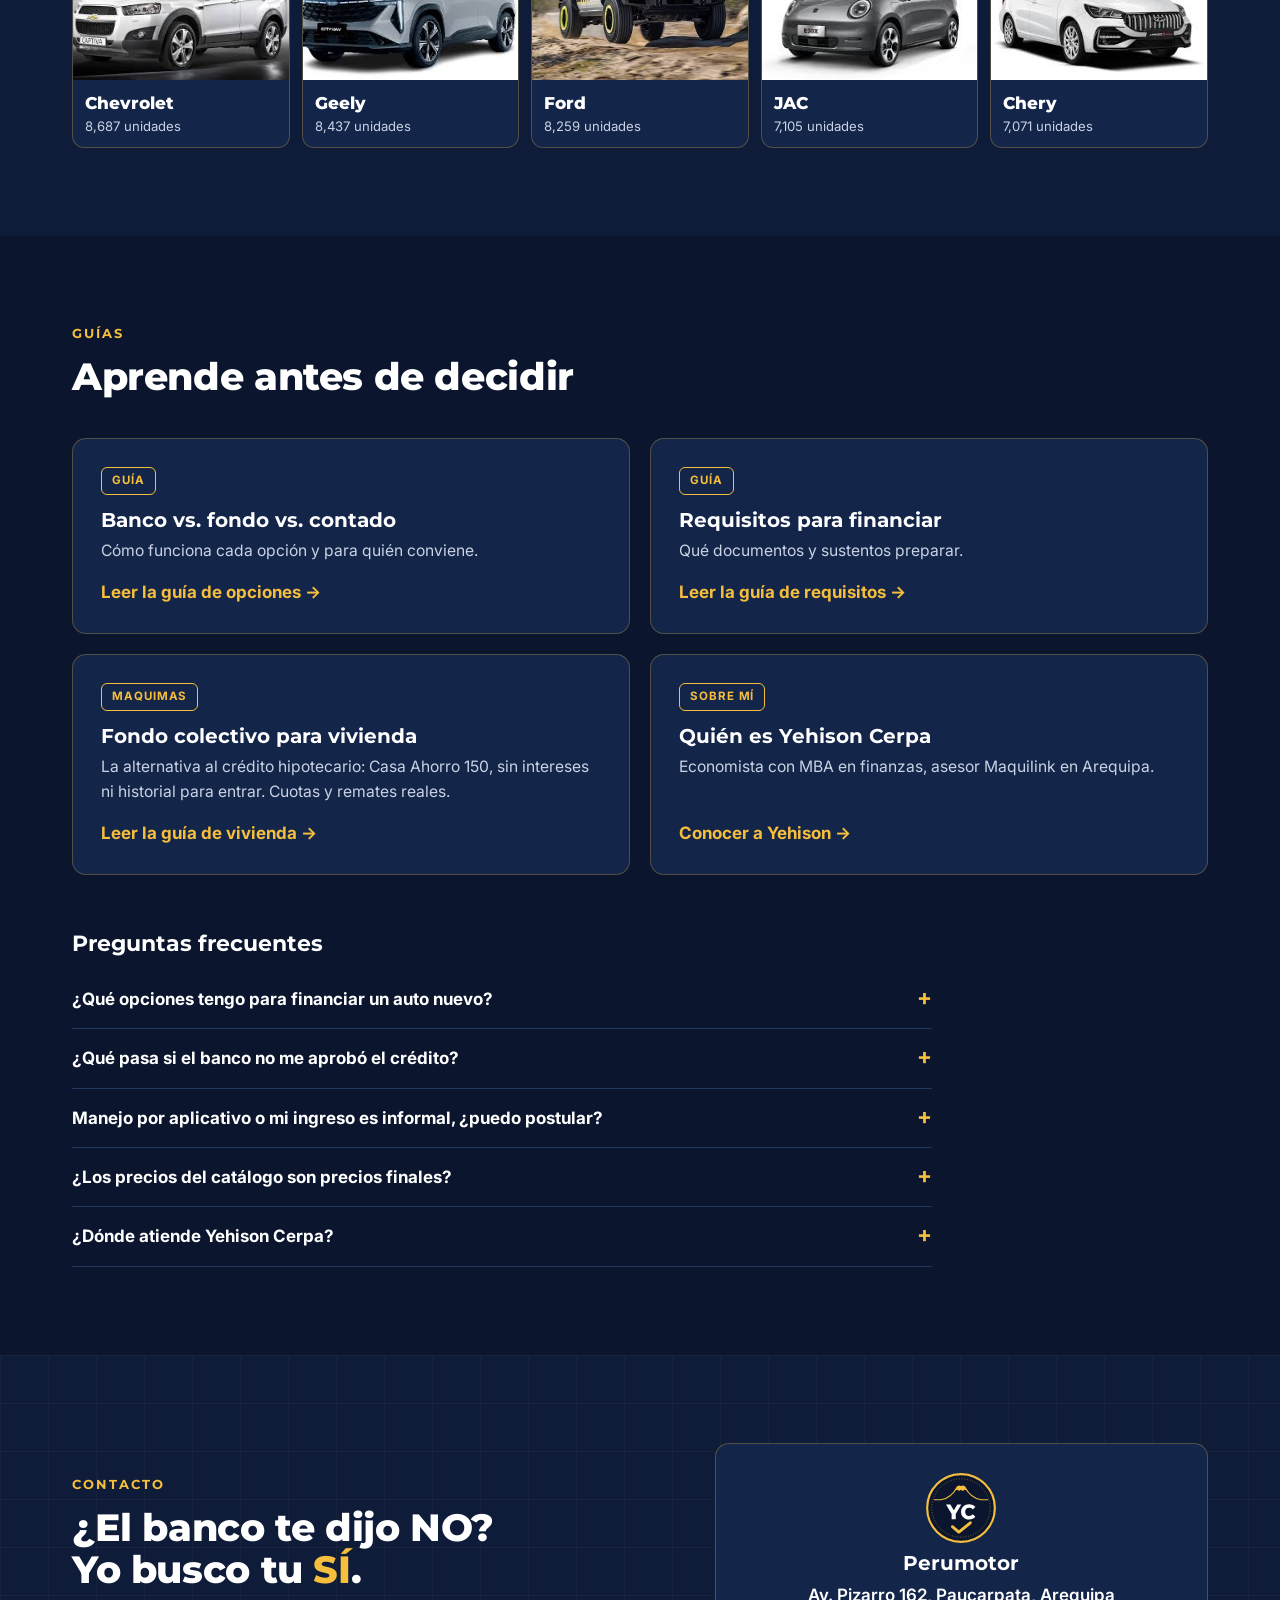
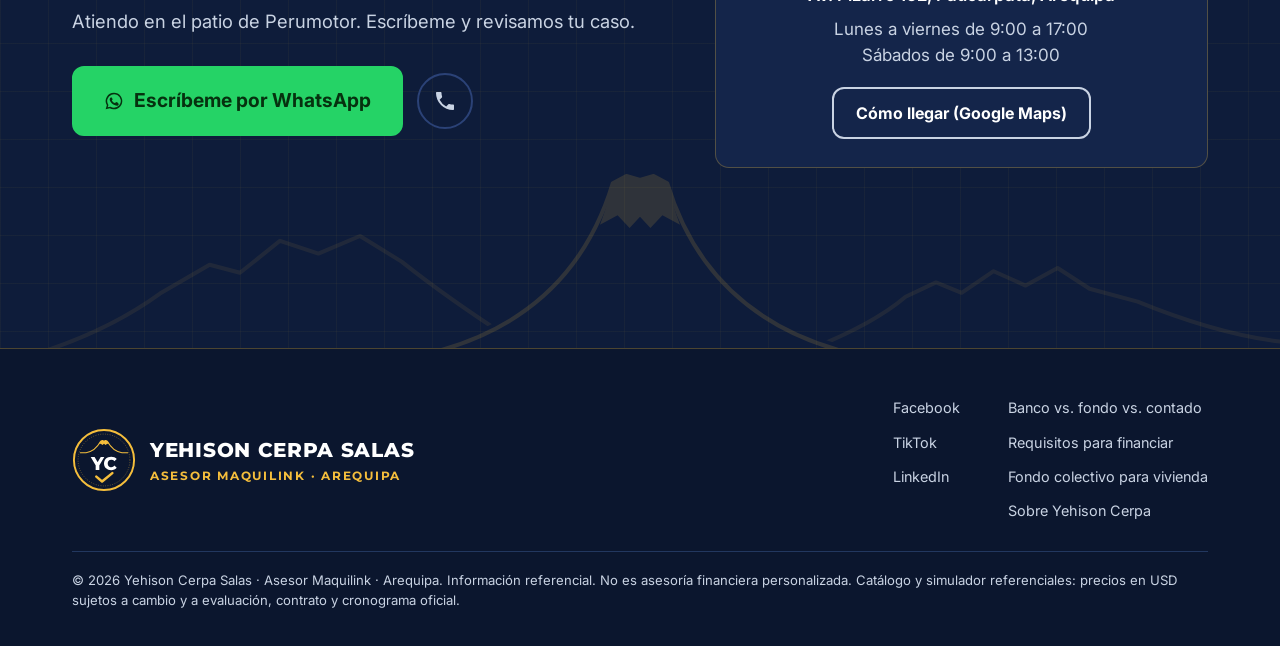
==== commit 8047a1e9: "Ubicación: Cómo llegar a Perumotor Mall (Av. Pizarro 162, Paucarpata) El botón apuntaba al perfil an" ====
--- a/index.html
+++ b/index.html
@@ -49,11 +49,13 @@
   "areaServed": { "@type": "City", "name": "Arequipa" },
   "address": {
     "@type": "PostalAddress",
-    "streetAddress": "Calle Pizarro 162 (Perumotor)",
+    "streetAddress": "Av. Pizarro 162, Perumotor Mall",
     "addressLocality": "Paucarpata",
     "addressRegion": "Arequipa",
     "addressCountry": "PE"
   },
+  "geo": { "@type": "GeoCoordinates", "latitude": -16.4251398, "longitude": -71.5150863 },
+  "hasMap": "https://www.google.com/maps/search/?api=1&query=Perumotor%20Mall%2C%20Av.%20Pizarro%20162%2C%20Paucarpata%2C%20Arequipa&query_place_id=ChIJYcLYdxhLQpERICbSoAGjuMA",
   "openingHoursSpecification": [
     { "@type": "OpeningHoursSpecification", "dayOfWeek": ["Monday", "Tuesday", "Wednesday", "Thursday", "Friday"], "opens": "09:00", "closes": "17:00" },
     { "@type": "OpeningHoursSpecification", "dayOfWeek": "Saturday", "opens": "09:00", "closes": "13:00" }
@@ -81,7 +83,7 @@
     { "@type": "Question", "name": "¿Los precios del catálogo son precios finales?",
       "acceptedAnswer": { "@type": "Answer", "text": "No. Los precios, modelos y versiones del catálogo son referenciales y pueden cambiar sin previo aviso. Para una cotización exacta, escríbeme al 983 311 727." } },
     { "@type": "Question", "name": "¿Dónde atiende Yehison Cerpa?",
-      "acceptedAnswer": { "@type": "Answer", "text": "En el patio de Perumotor, Calle Pizarro 162, Paucarpata, Arequipa. Escríbeme al 983 311 727 y revisamos tu caso." } }
+      "acceptedAnswer": { "@type": "Answer", "text": "En el patio de Perumotor, Av. Pizarro 162, Paucarpata, Arequipa. Escríbeme al 983 311 727 y revisamos tu caso." } }
   ]
 }
 </script>
@@ -122,7 +124,7 @@
         <a class="btn btn-primary btn-wa btn-lg" href="https://wa.me/51983311727?text=Hola%20Yehison%2C%20quiero%20ver%20mis%20opciones%20para%20financiar%20un%20auto" target="_blank" rel="noopener"><svg class="ico" aria-hidden="true" viewBox="0 0 24 24"><path fill="currentColor" d="M12 2a10 10 0 0 0-8.6 15.1L2 22l5-1.3A10 10 0 1 0 12 2Zm0 18.2a8.2 8.2 0 0 1-4.2-1.2l-.3-.2-3 .8.8-2.9-.2-.3A8.2 8.2 0 1 1 12 20.2Zm4.5-6.1c-.2-.1-1.5-.7-1.7-.8-.2-.1-.4-.1-.6.1l-.8 1c-.1.2-.3.2-.5.1a6.7 6.7 0 0 1-3.3-2.9c-.3-.4.2-.4.7-1.3.1-.2 0-.3 0-.4l-.8-1.8c-.2-.5-.4-.4-.6-.4h-.5c-.2 0-.4.1-.7.3-.2.3-.9.9-.9 2.2s1 2.5 1.1 2.7c.1.2 1.9 2.9 4.6 4 1.7.7 2.4.8 3.2.7.5-.1 1.5-.6 1.8-1.2.2-.6.2-1.1.1-1.2 0-.1-.2-.2-.4-.3Z"/></svg>Escríbeme por WhatsApp</a>
         <a class="btn btn-ghost btn-lg" href="#simulador">Simula tu cuota</a>
       </div>
-      <p class="addr"><span class="mq">MAQUILINK</span><span>Perumotor · Calle Pizarro 162, Paucarpata</span></p>
+      <p class="addr"><span class="mq">MAQUILINK</span><span>Perumotor · Av. Pizarro 162, Paucarpata</span></p>
     </div>
     <div class="hero-photo-wrap">
       <picture>
@@ -376,7 +378,7 @@
       <details class="faq-item"><summary>¿Qué pasa si el banco no me aprobó el crédito?</summary><p>Con el fondo colectivo de Maquilink no revisan tu historial crediticio ni tus deudas. Funciona con cuotas mensuales y adjudicación del vehículo según el plan. Te explico si esta opción se ajusta a tu caso.</p></details>
       <details class="faq-item"><summary>Manejo por aplicativo o mi ingreso es informal, ¿puedo postular?</summary><p>Tu ingreso informal también se puede evaluar. Solo hay que saber presentarlo: ordenamos tus sustentos y te explico cuotas y condiciones antes de que decidas.</p></details>
       <details class="faq-item"><summary>¿Los precios del catálogo son precios finales?</summary><p>No. Los precios, modelos y versiones del catálogo son referenciales y pueden cambiar sin previo aviso. Para una cotización exacta, escríbeme al 983 311 727.</p></details>
-      <details class="faq-item"><summary>¿Dónde atiende Yehison Cerpa?</summary><p>En el patio de Perumotor, Calle Pizarro 162, Paucarpata, Arequipa. Escríbeme al 983 311 727 y revisamos tu caso.</p></details>
+      <details class="faq-item"><summary>¿Dónde atiende Yehison Cerpa?</summary><p>En el patio de Perumotor, Av. Pizarro 162, Paucarpata, Arequipa. Escríbeme al 983 311 727 y revisamos tu caso.</p></details>
     </div>
   </div>
 </section>
@@ -396,9 +398,9 @@
     <div class="card place">
       <img src="img/sello.svg" width="72" height="72" alt="">
       <h3>Perumotor</h3>
-      <address>Calle Pizarro 162, Paucarpata, Arequipa</address>
+      <address>Av. Pizarro 162, Paucarpata, Arequipa</address>
       <p class="hours">Lunes a viernes de 9:00 a 17:00<br>Sábados de 9:00 a 13:00</p>
-      <a class="btn btn-ghost" href="https://www.google.com/maps?cid=18366997622674241397" target="_blank" rel="noopener">Cómo llegar (Google Maps)</a>
+      <a class="btn btn-ghost" href="https://www.google.com/maps/search/?api=1&amp;query=Perumotor%20Mall%2C%20Av.%20Pizarro%20162%2C%20Paucarpata%2C%20Arequipa&amp;query_place_id=ChIJYcLYdxhLQpERICbSoAGjuMA" target="_blank" rel="noopener">Cómo llegar (Google Maps)</a>
     </div>
   </div>
   <img class="misti" src="img/misti-linea-dorado.svg" width="1600" height="360" alt="">
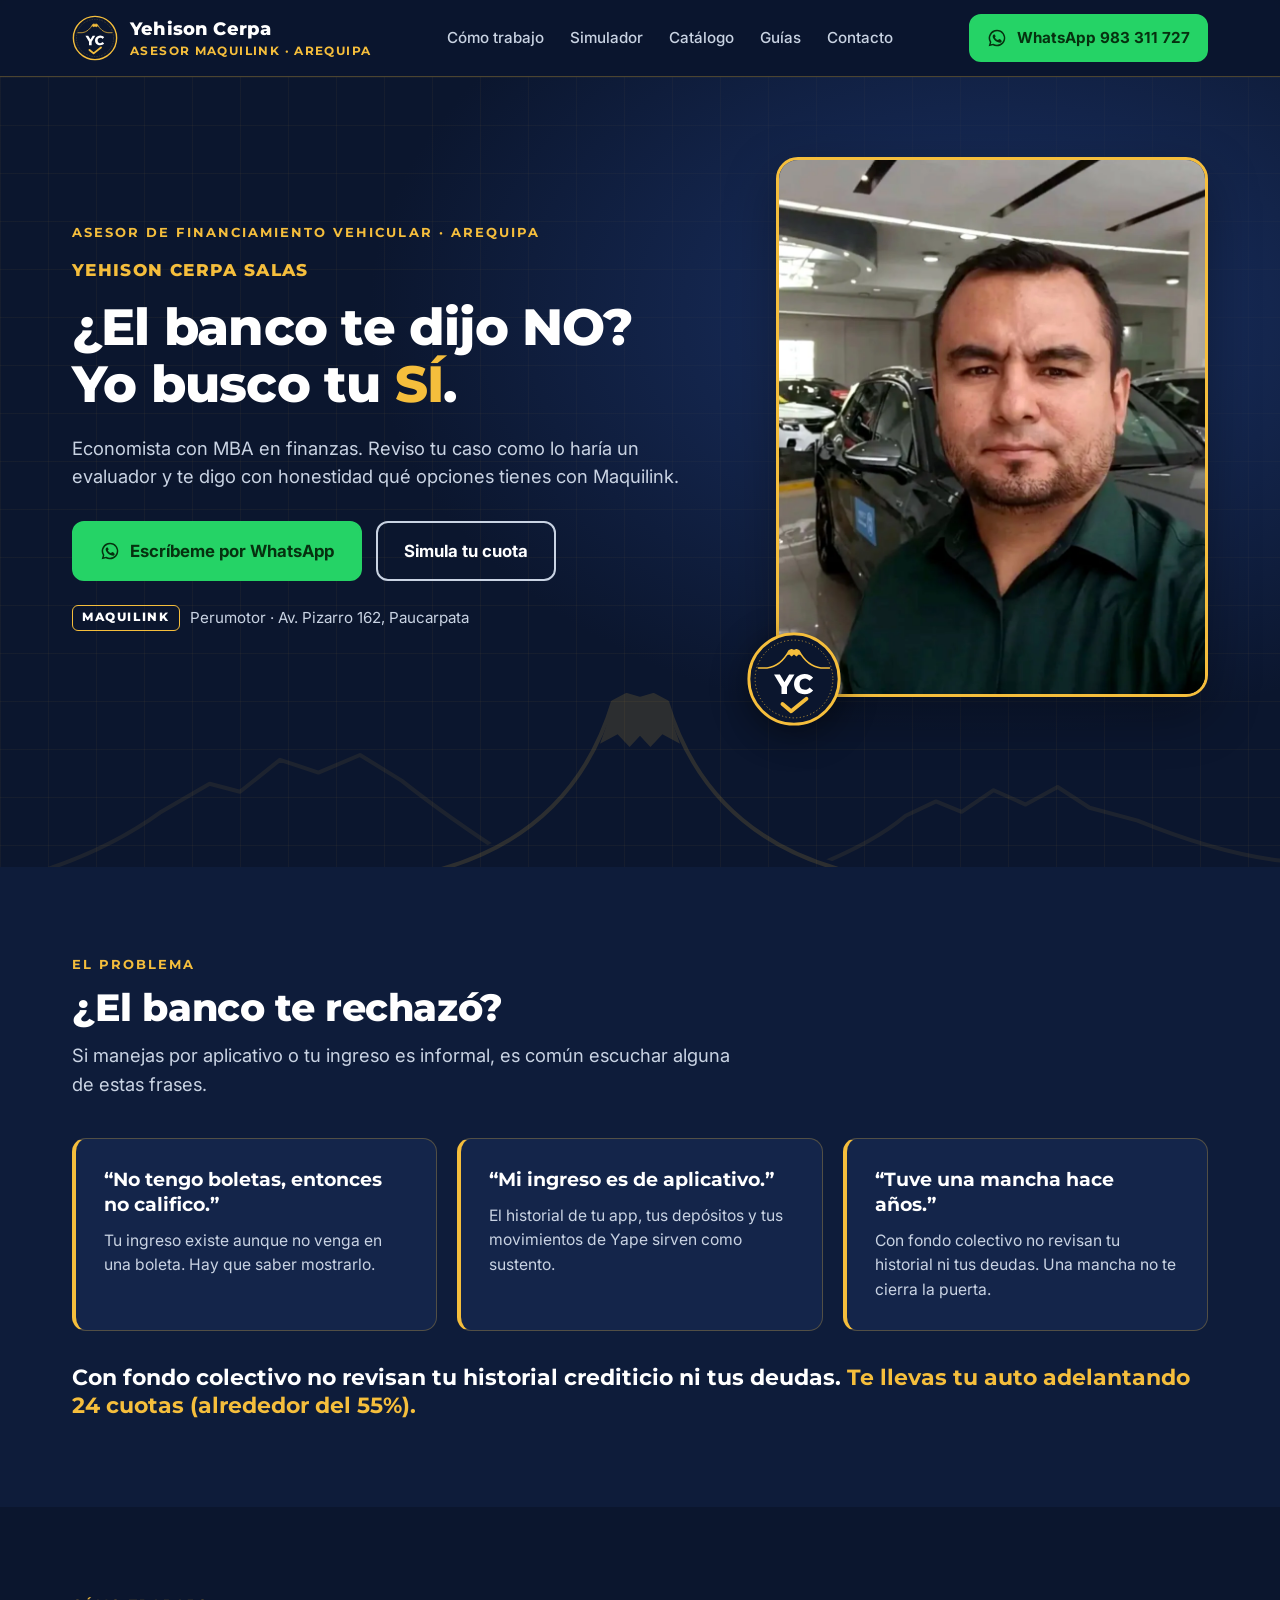
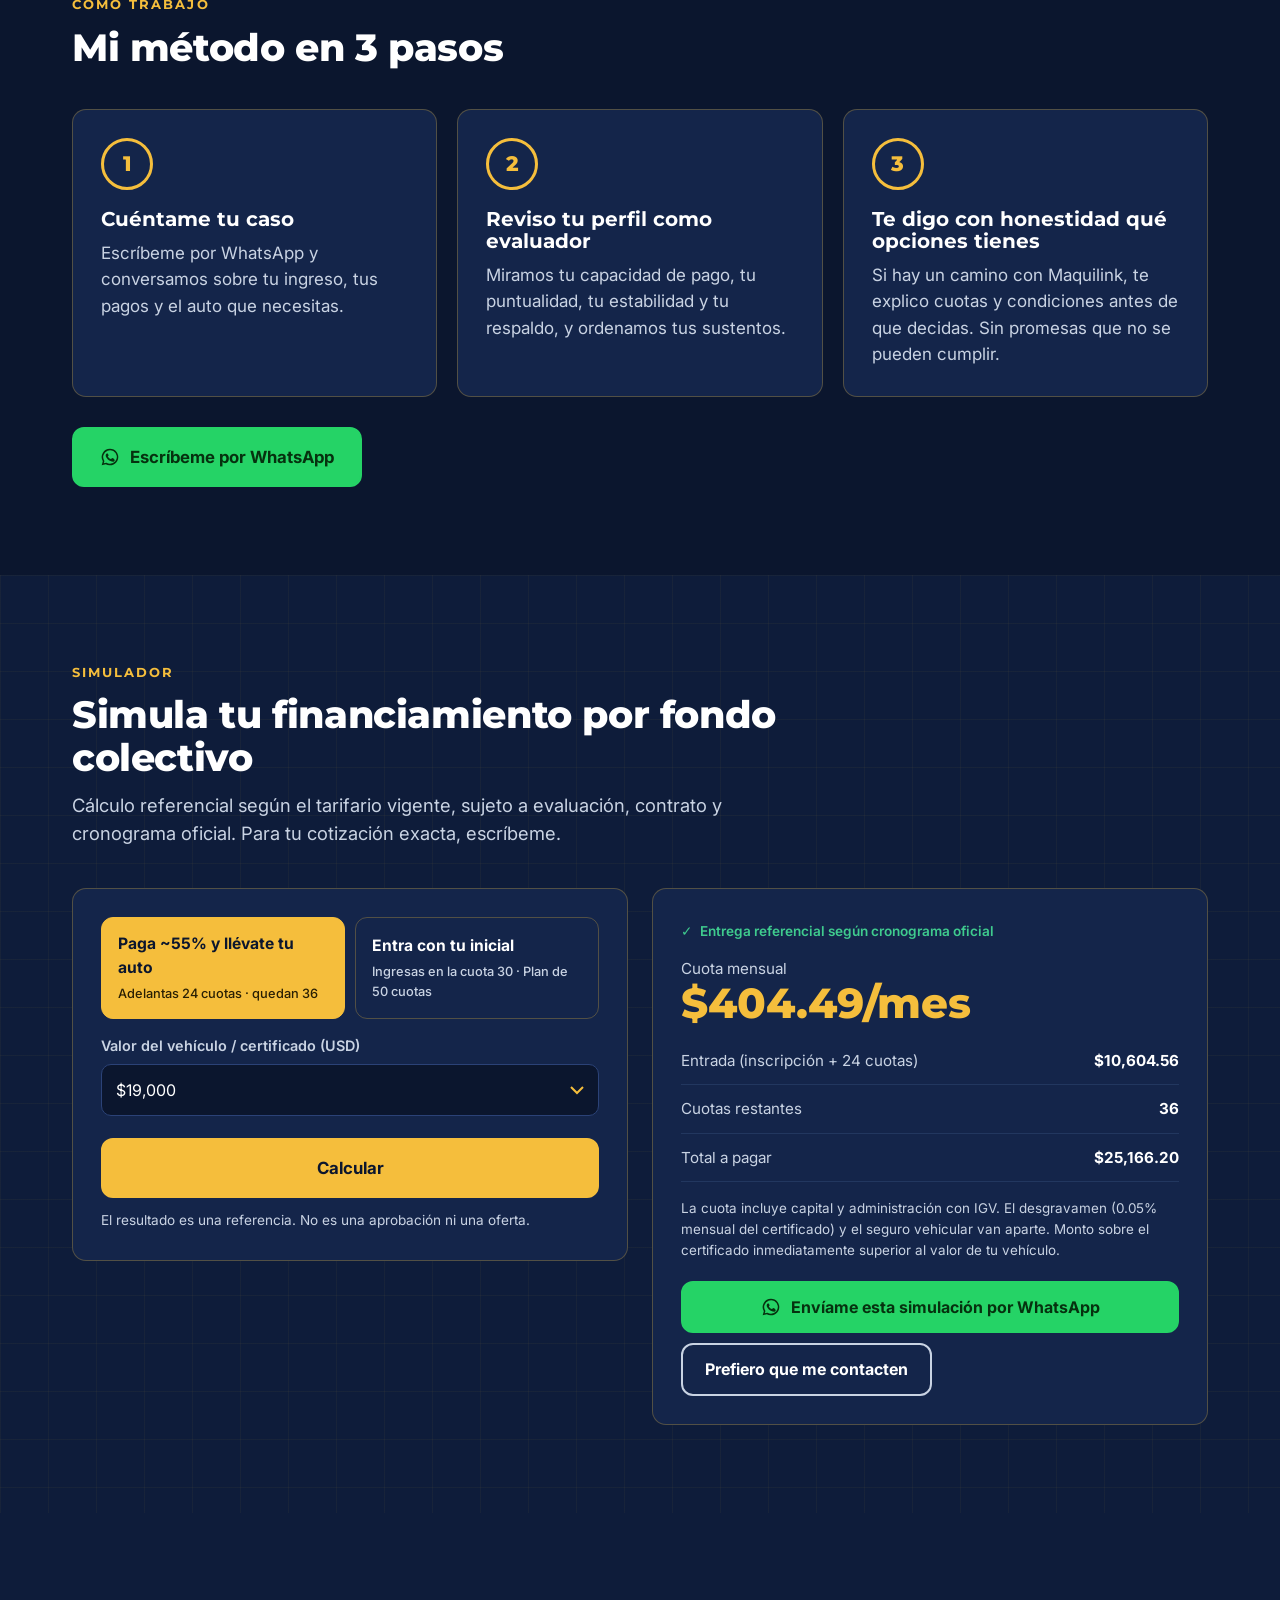
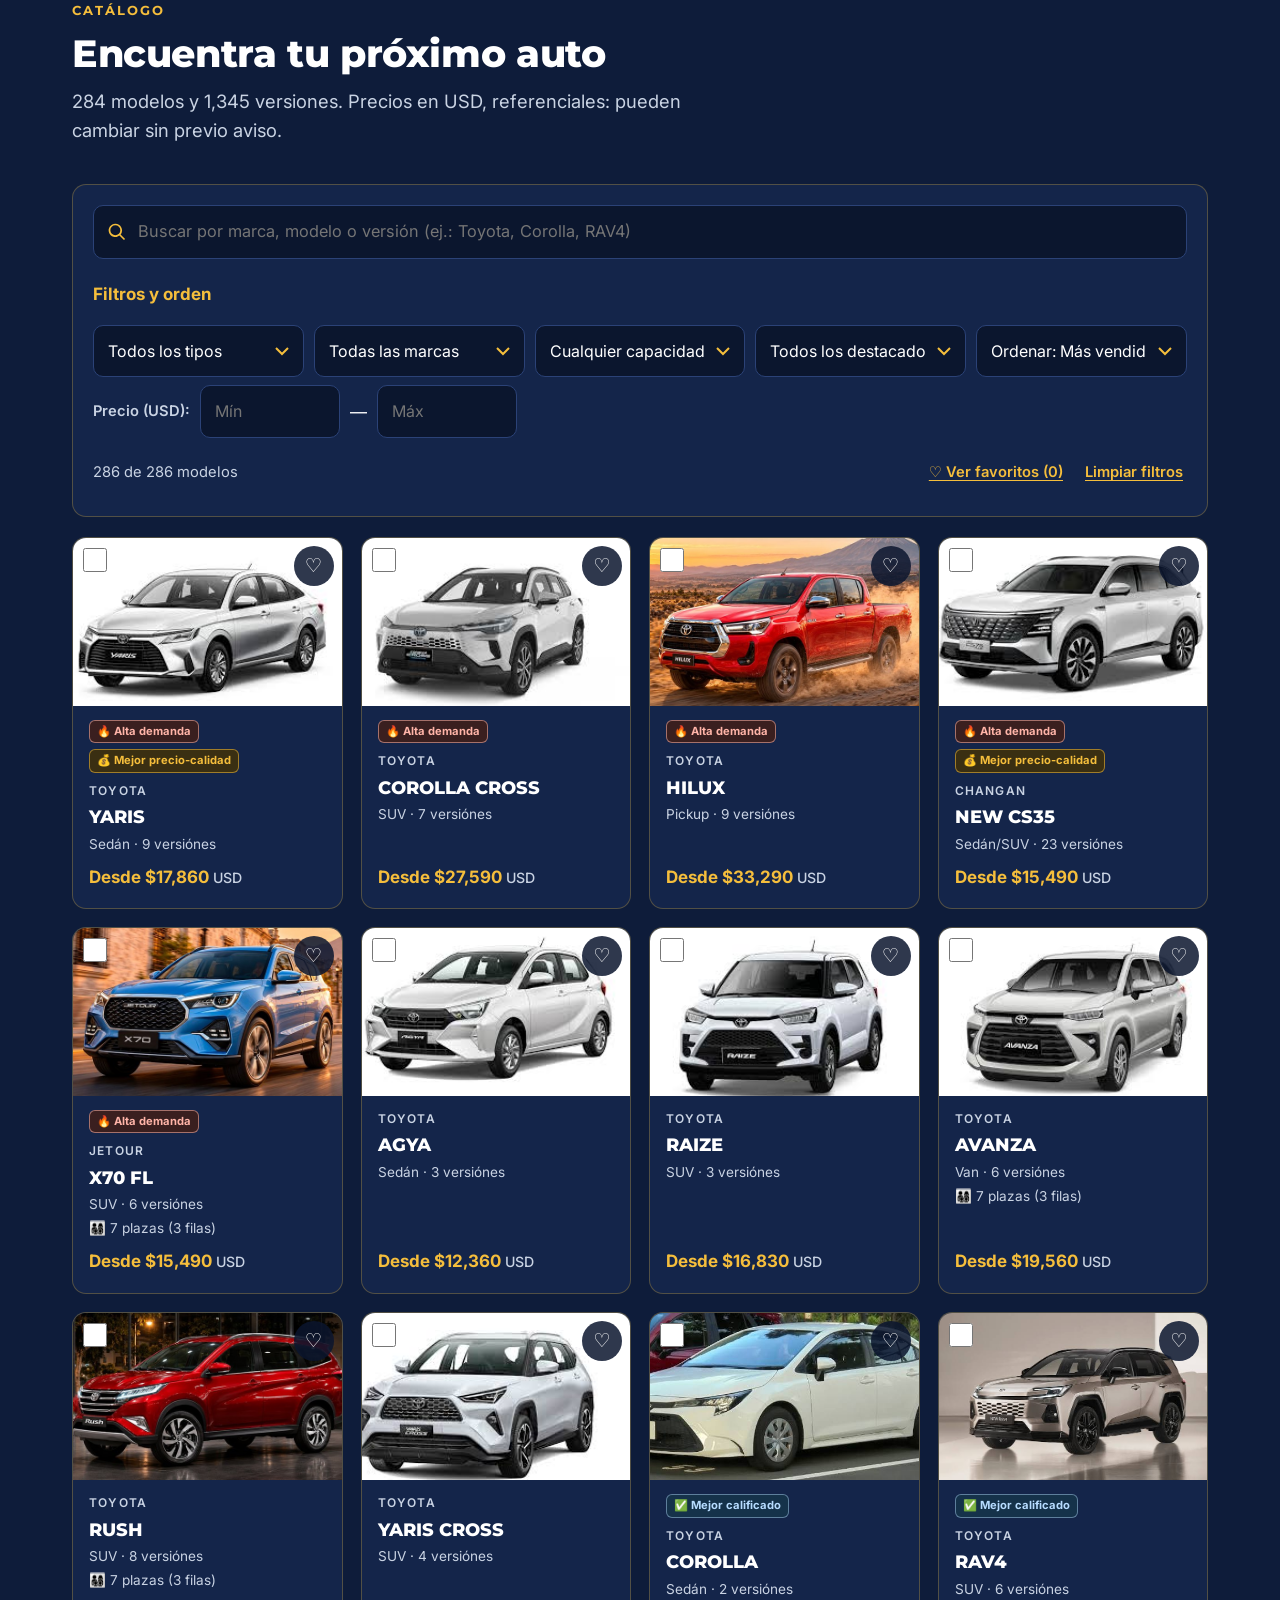
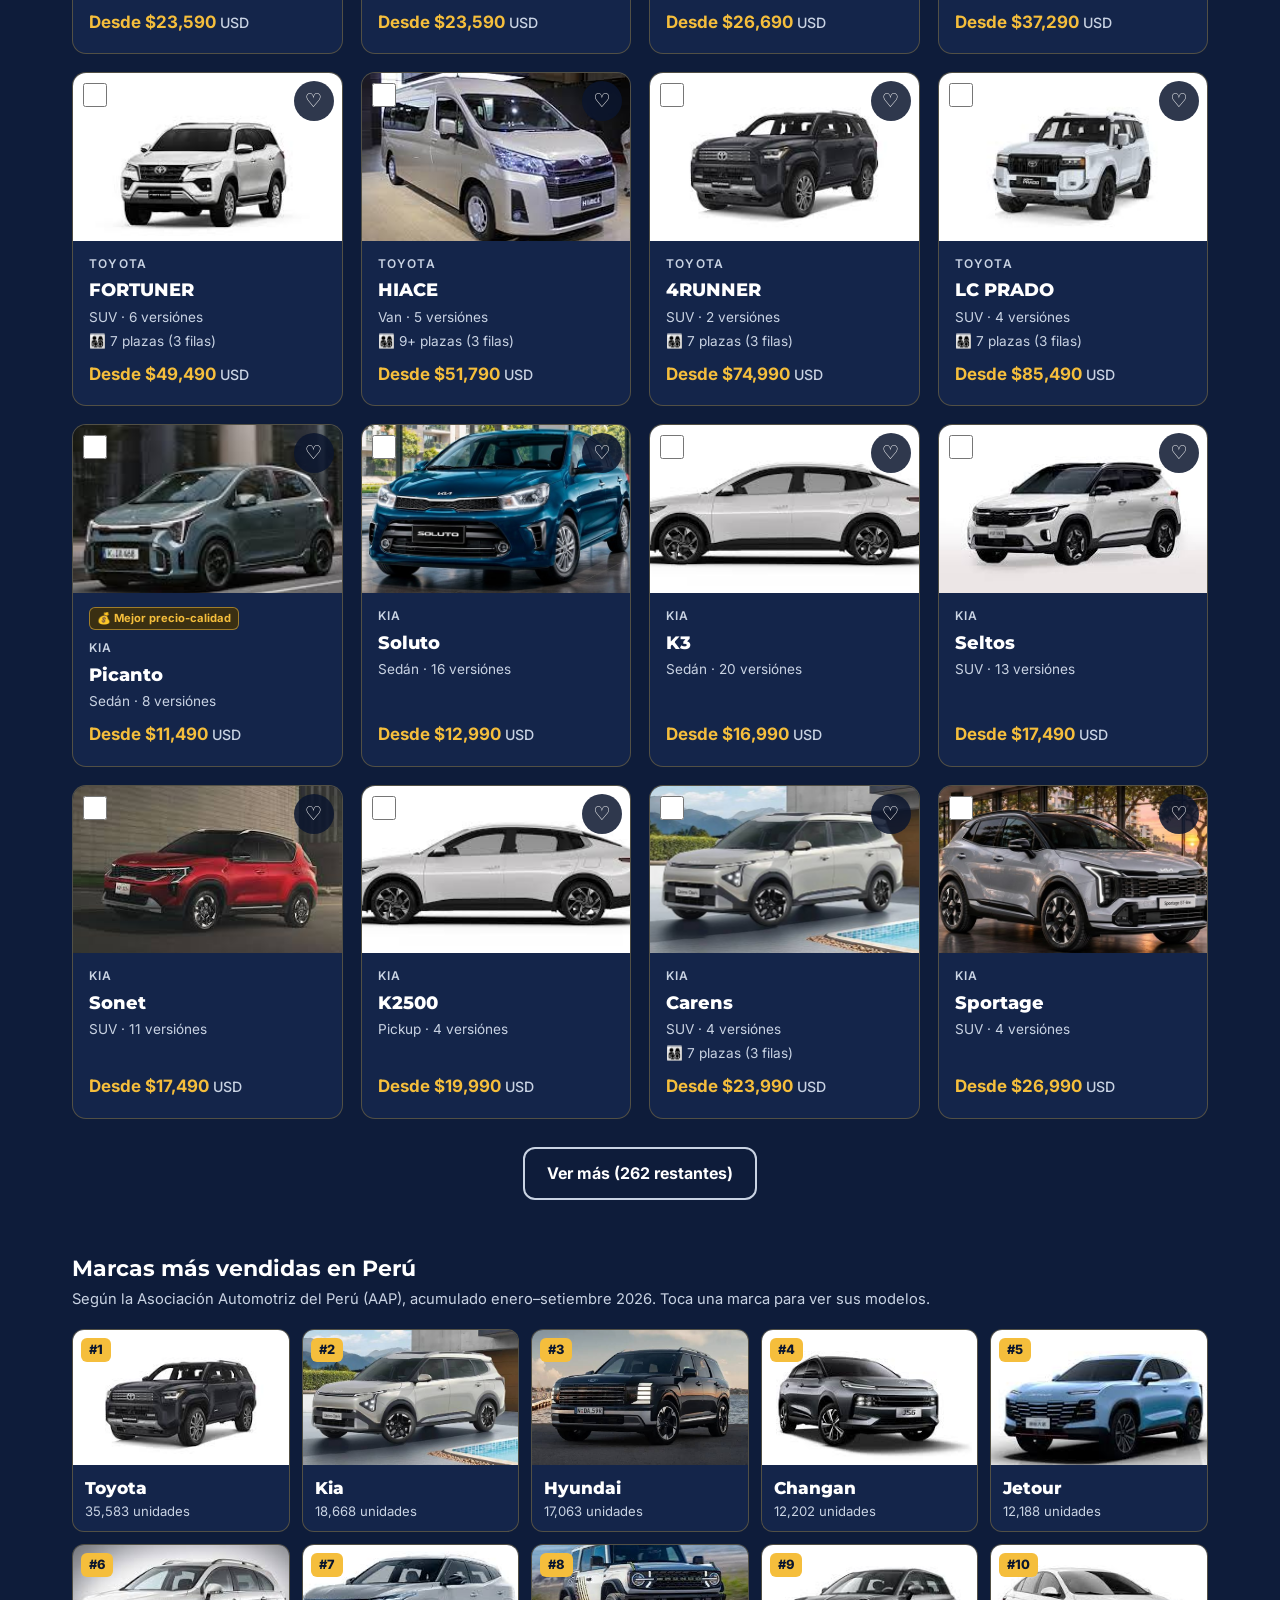
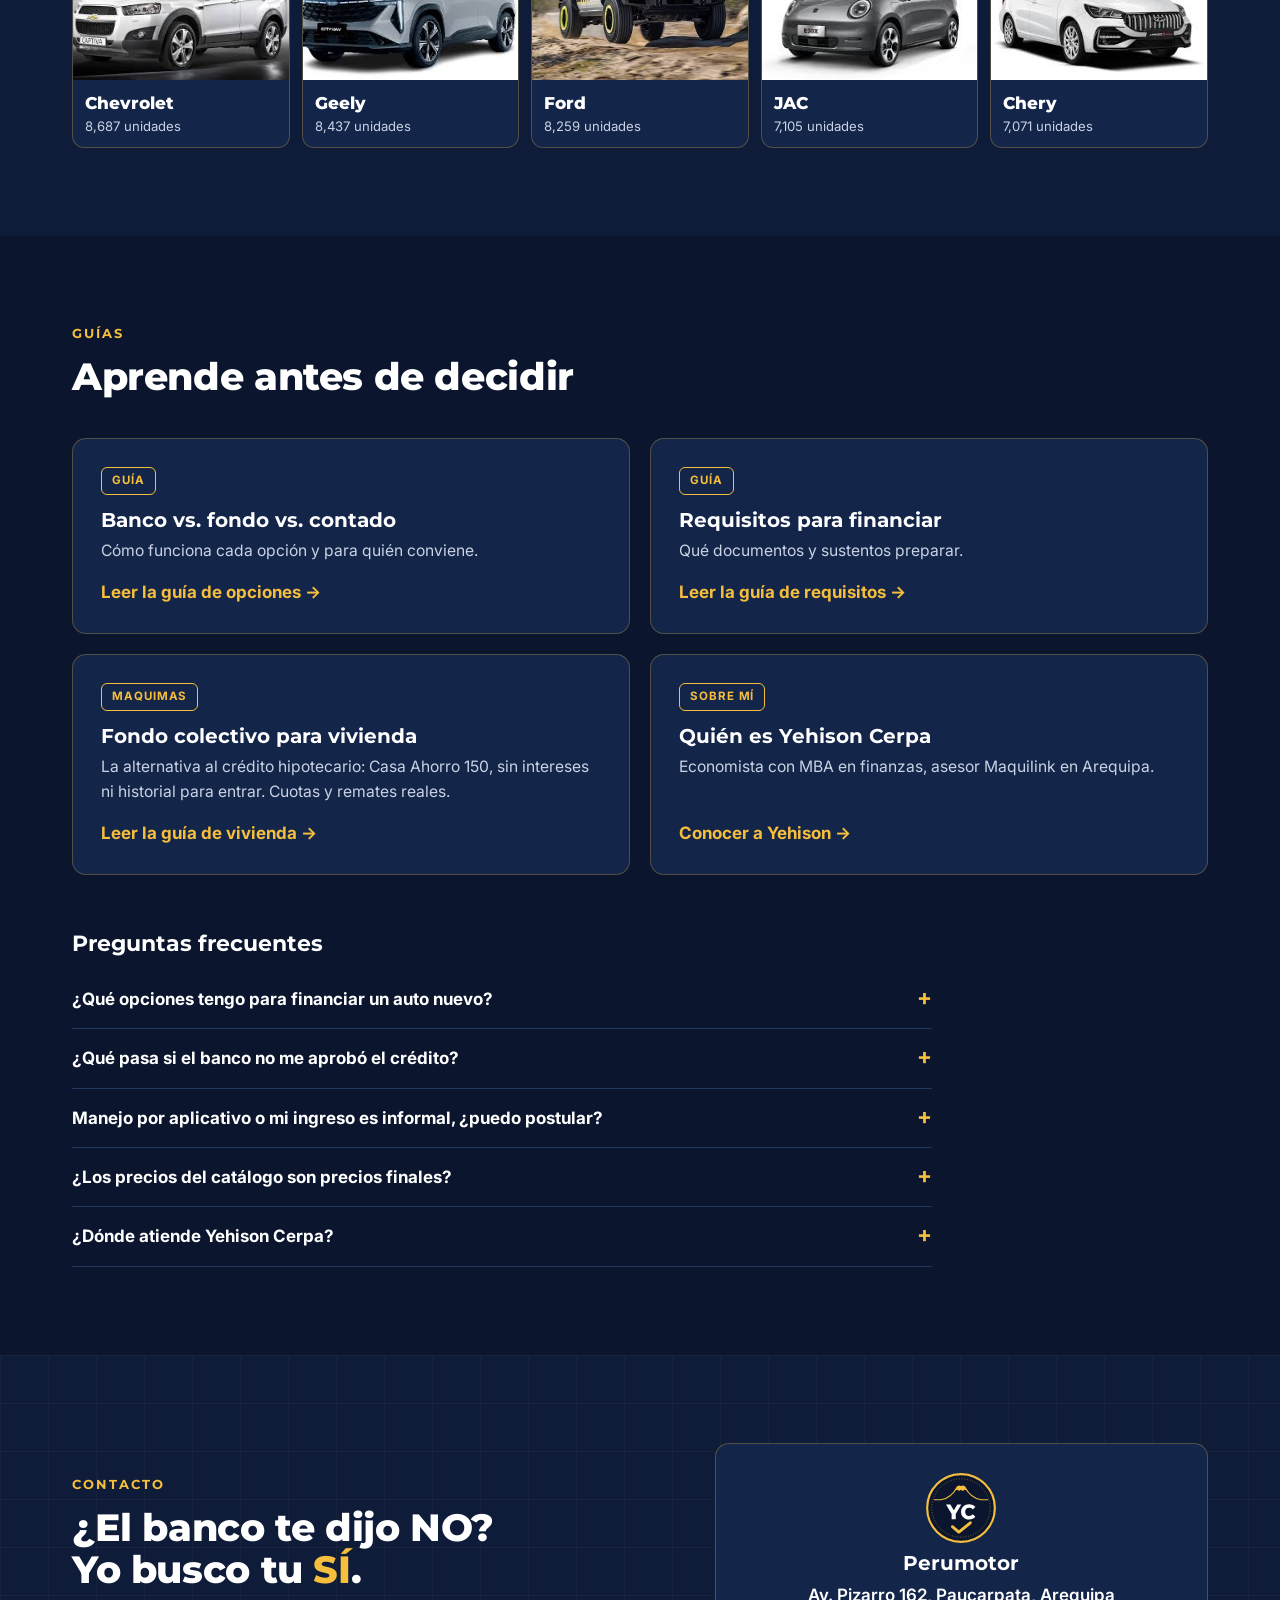
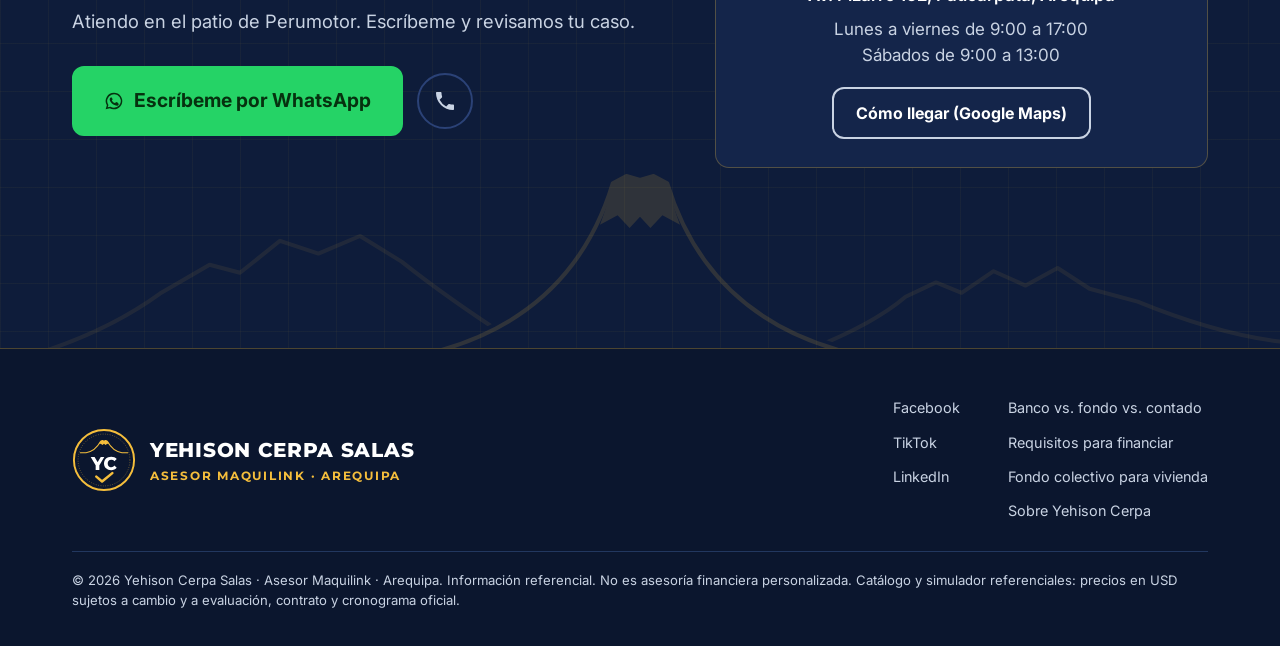
==== commit b972792f: "Catálogo: fotos Maqui+ para Hilux, Rush, Soluto, Sportage y X70; nuevos Hyundai H100 e Isuzu Serie F" ====
--- a/index.html
+++ b/index.html
@@ -450,8 +450,8 @@
   </div>
 </div>
 
-<script src="data/cars.js?v=3"></script>
-<script src="js/app.js?v=3"></script>
+<script src="data/cars.js?v=4"></script>
+<script src="js/app.js?v=4"></script>
 <script src="js/mejoras.js?v=3"></script>
 </body>
 </html>
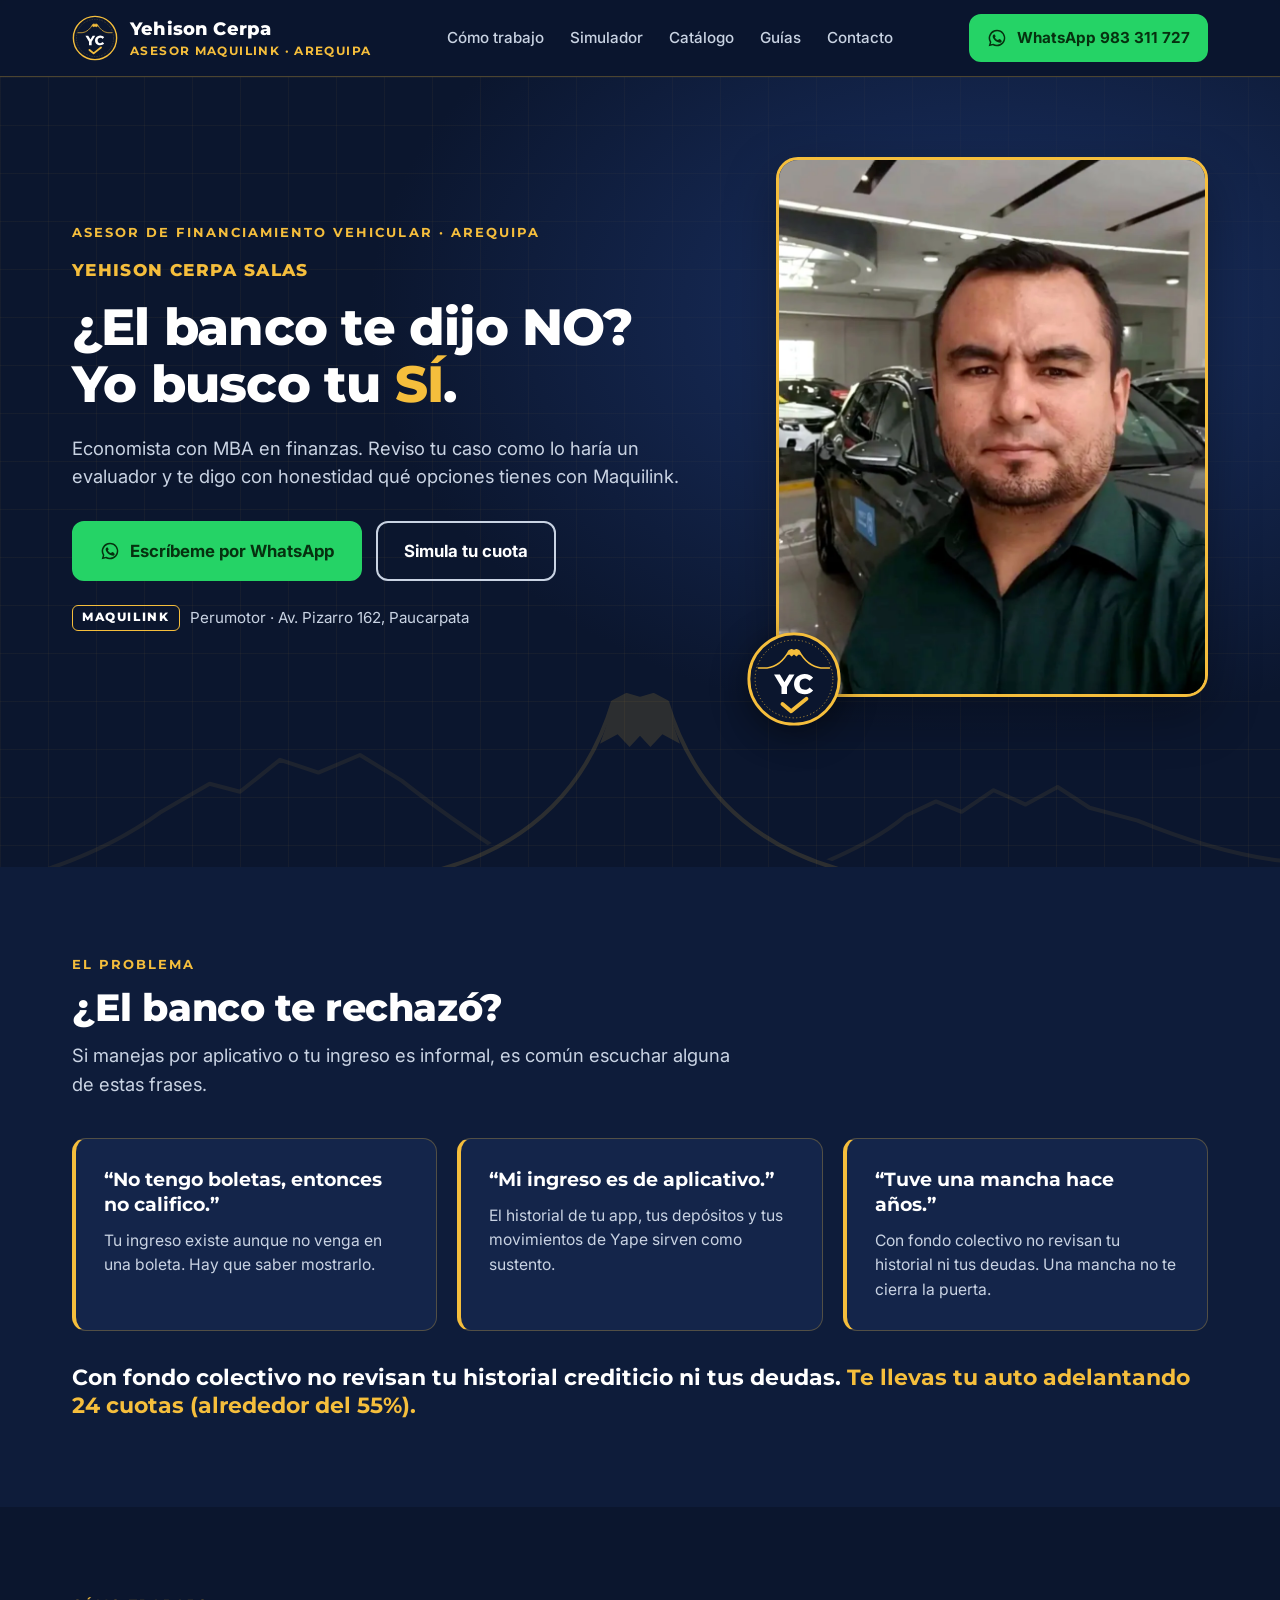
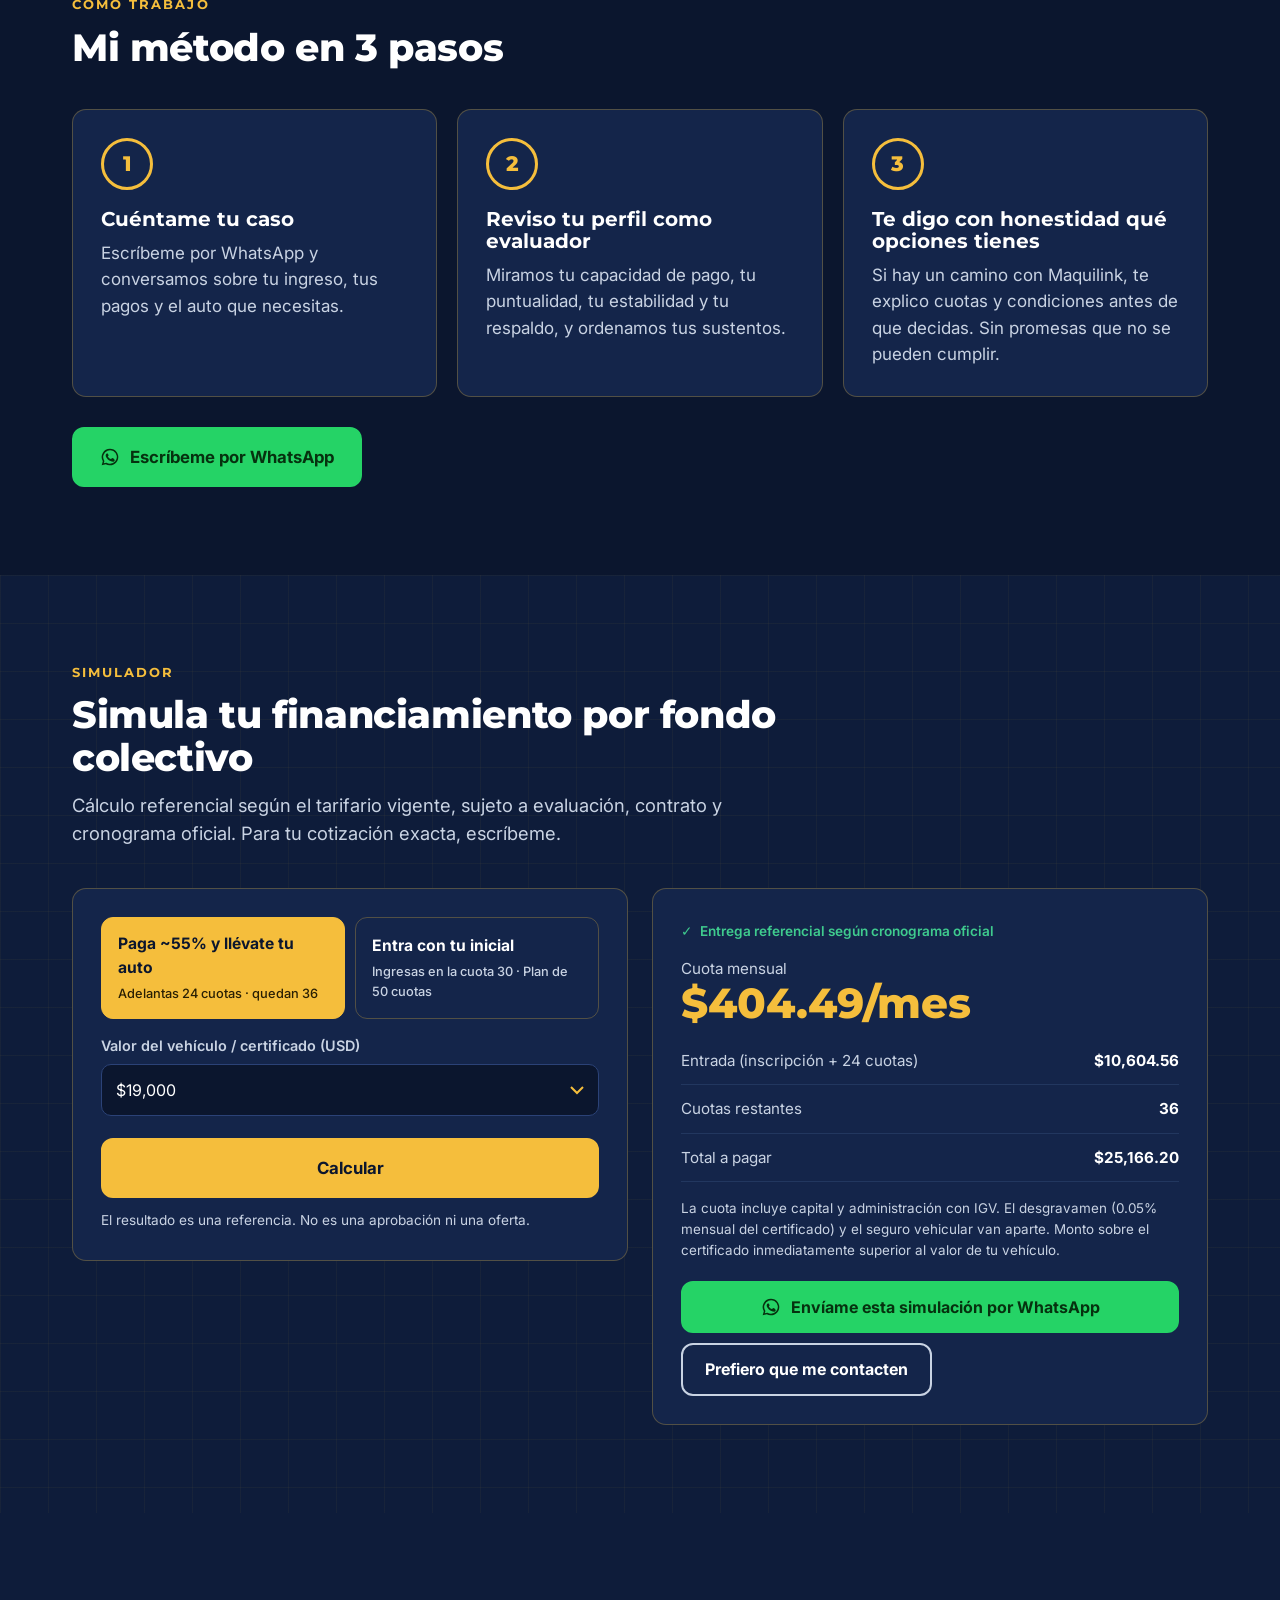
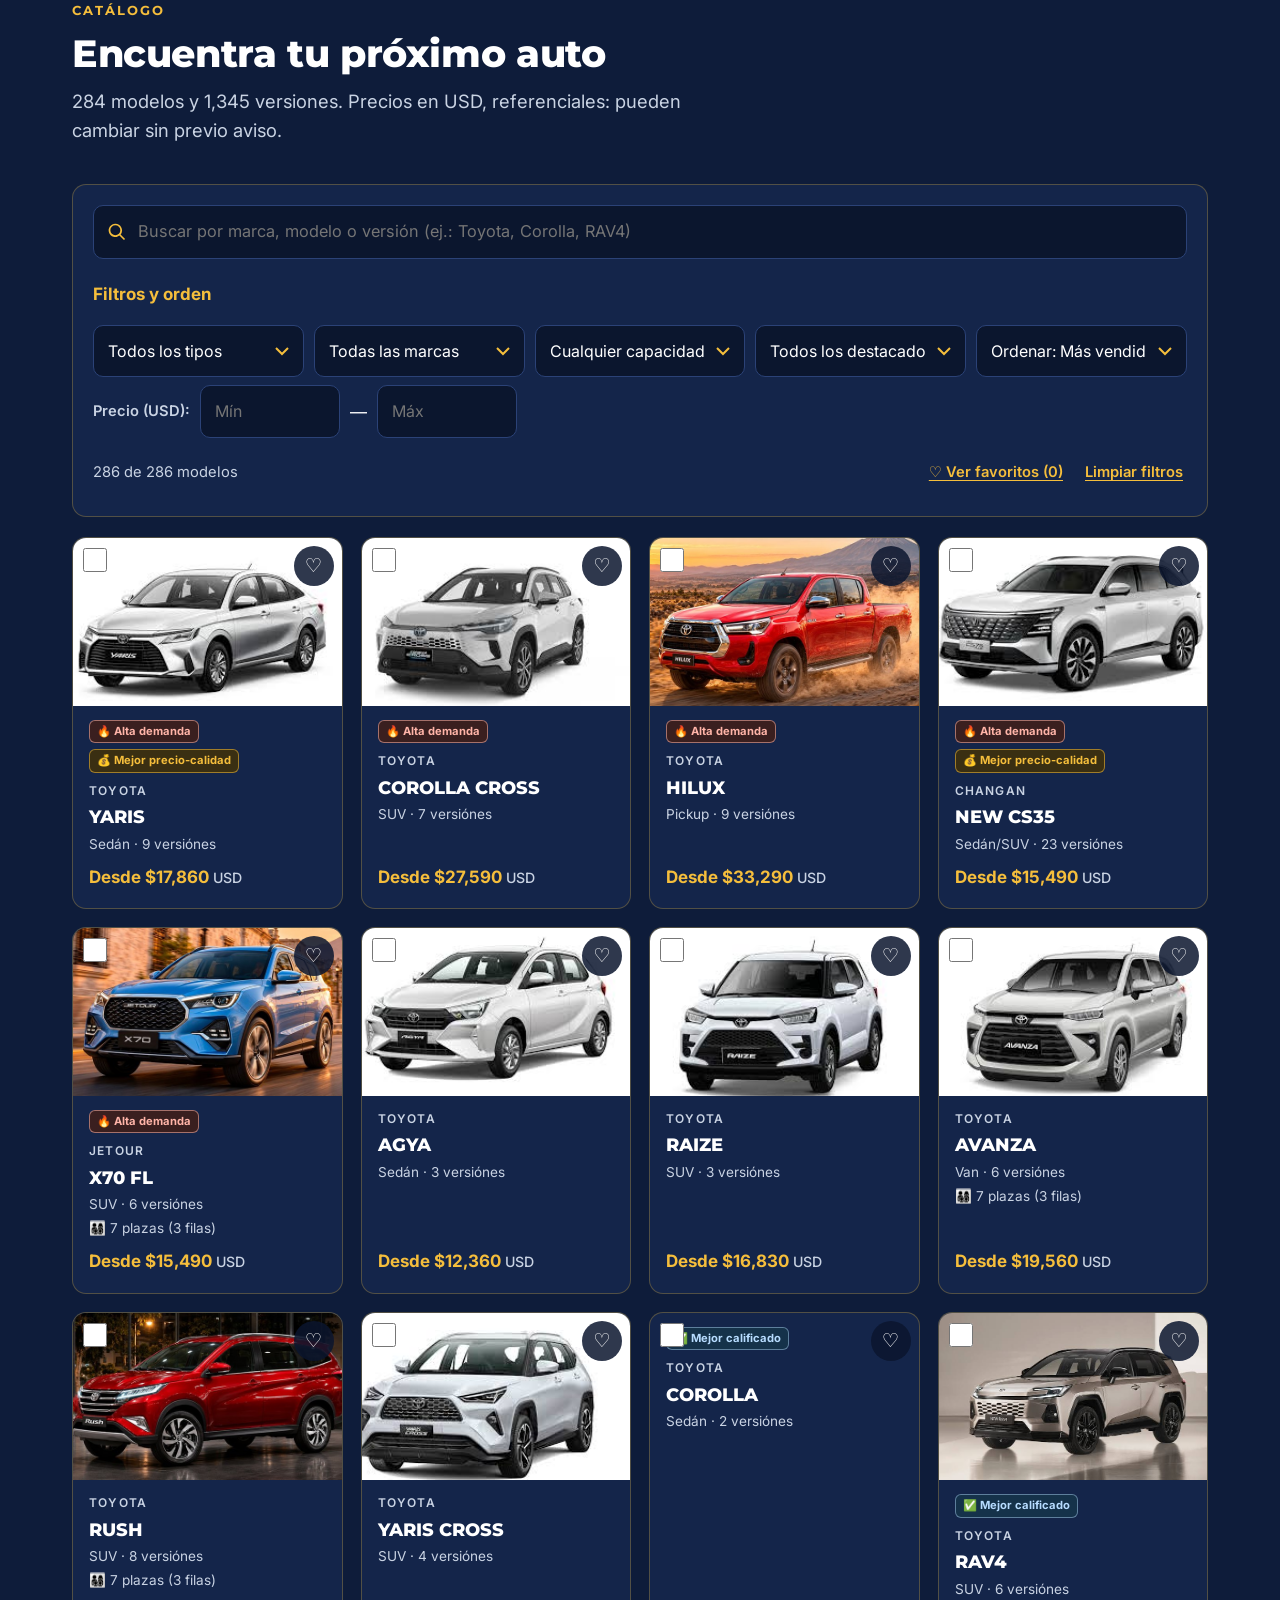
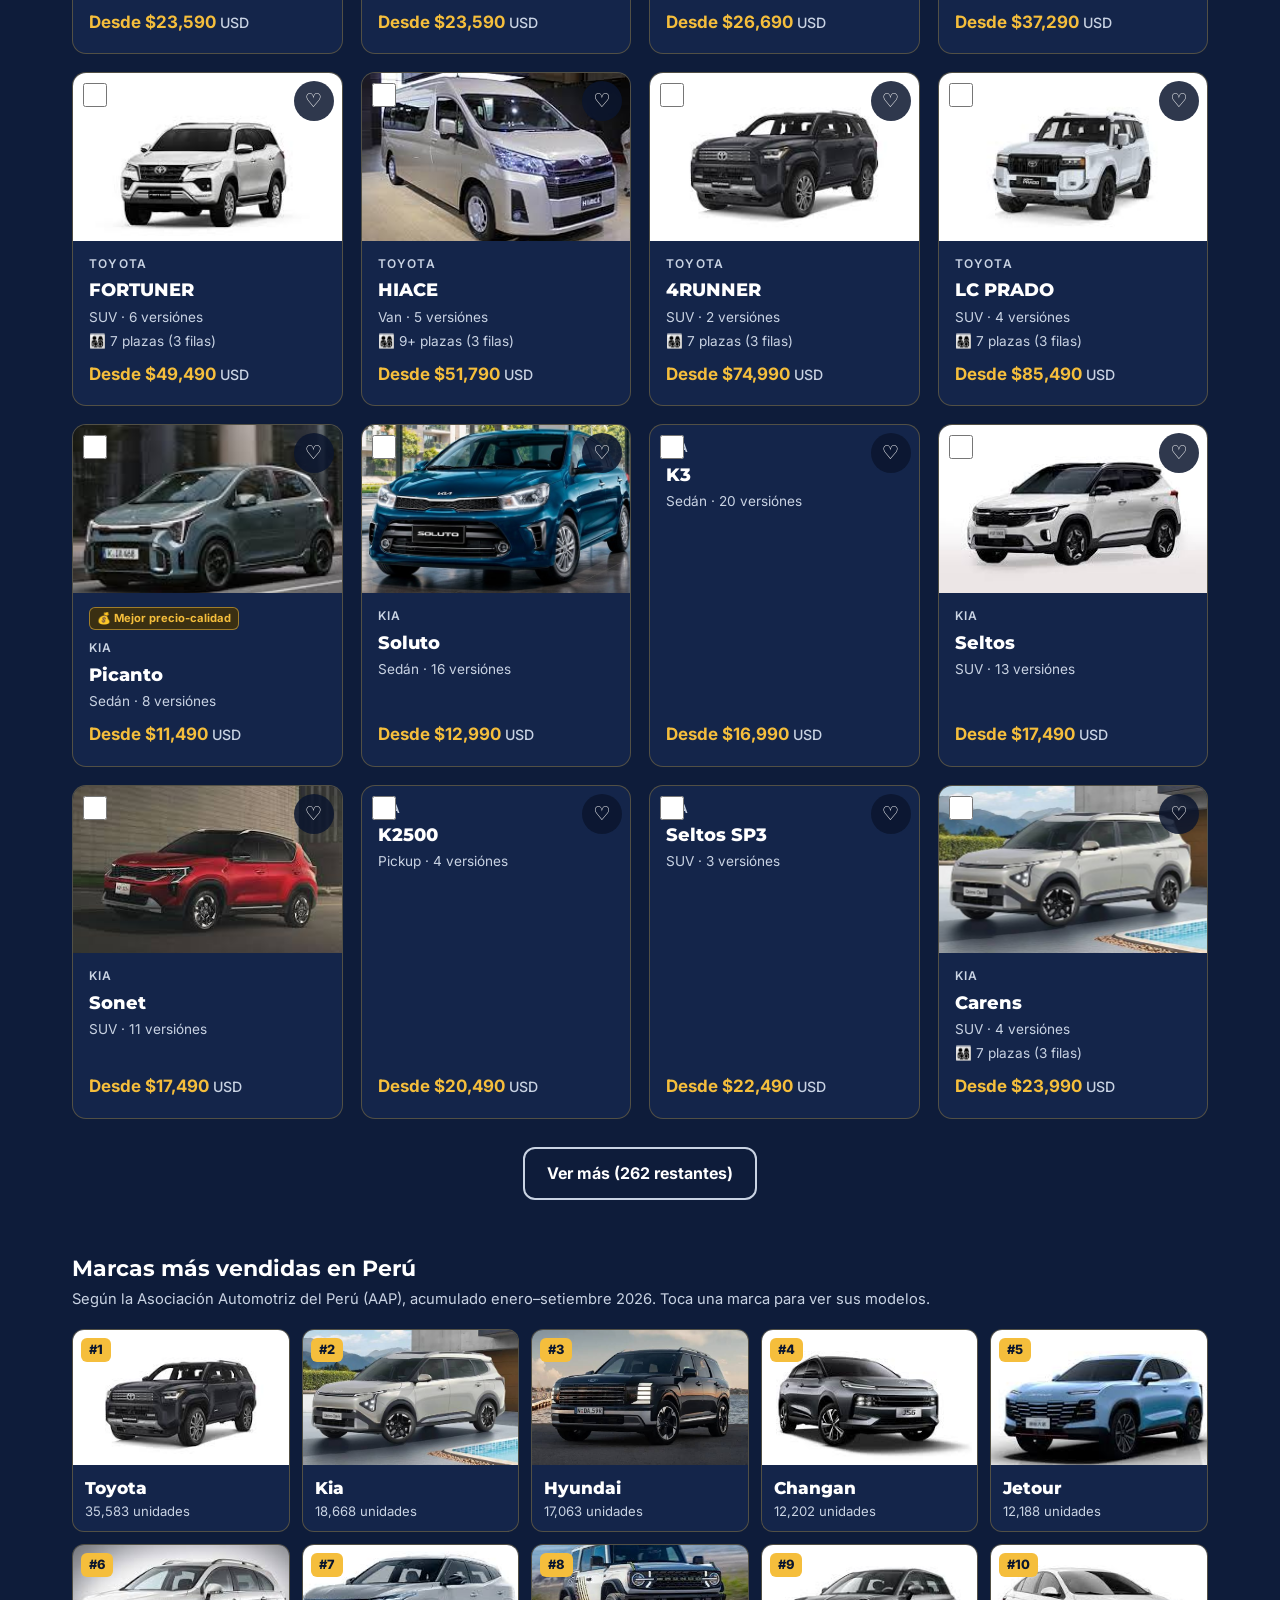
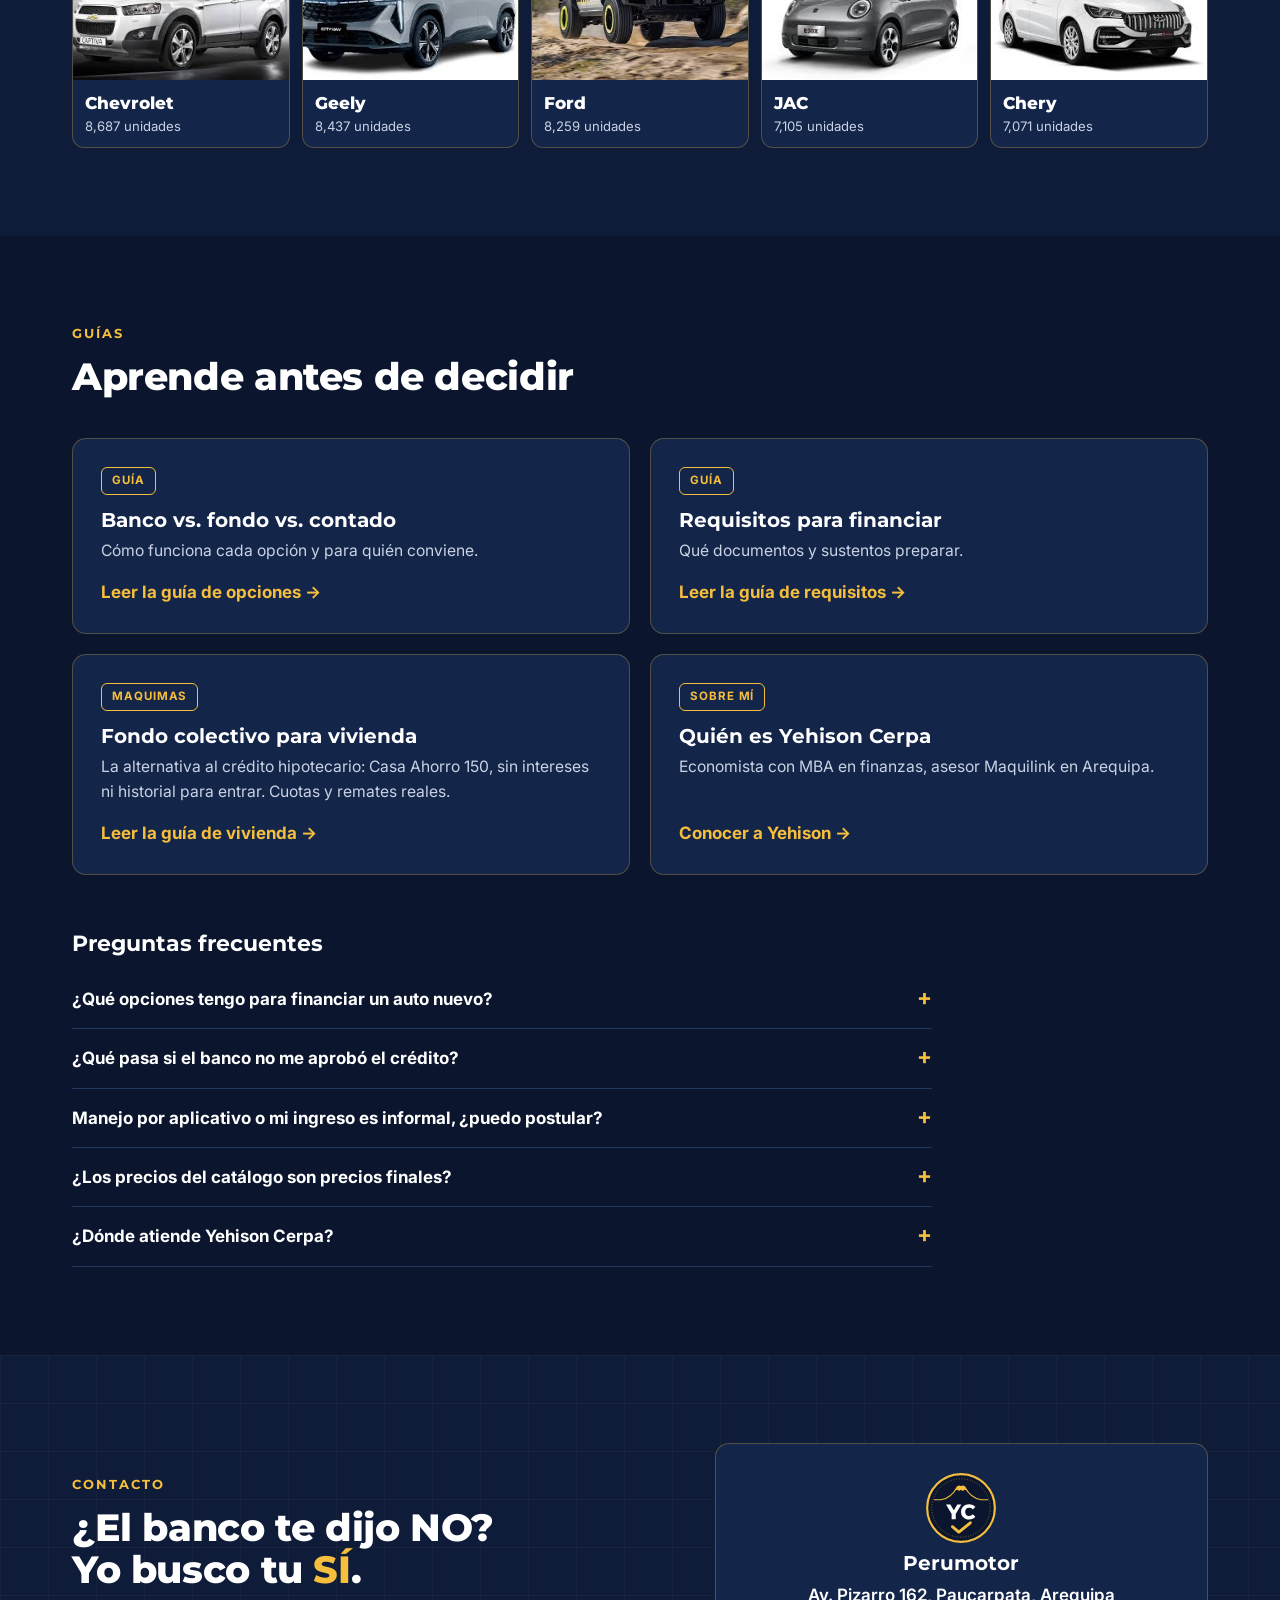
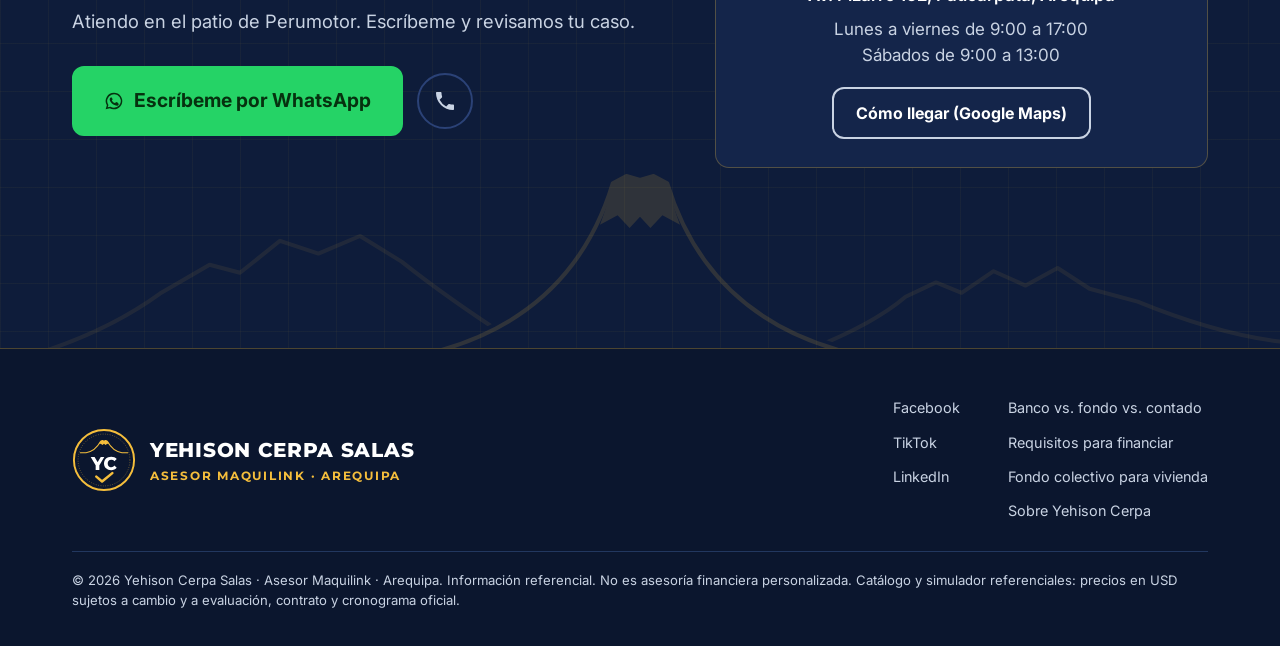
==== commit 05ef8e2f: "Catálogo: precios de noviembre 2026, KIA Seltos SP3, fotos corregidas y H100 sin duplicado Co-Author" ====
--- a/index.html
+++ b/index.html
@@ -450,7 +450,7 @@
   </div>
 </div>
 
-<script src="data/cars.js?v=4"></script>
+<script src="data/cars.js?v=5"></script>
 <script src="js/app.js?v=4"></script>
 <script src="js/mejoras.js?v=3"></script>
 </body>
